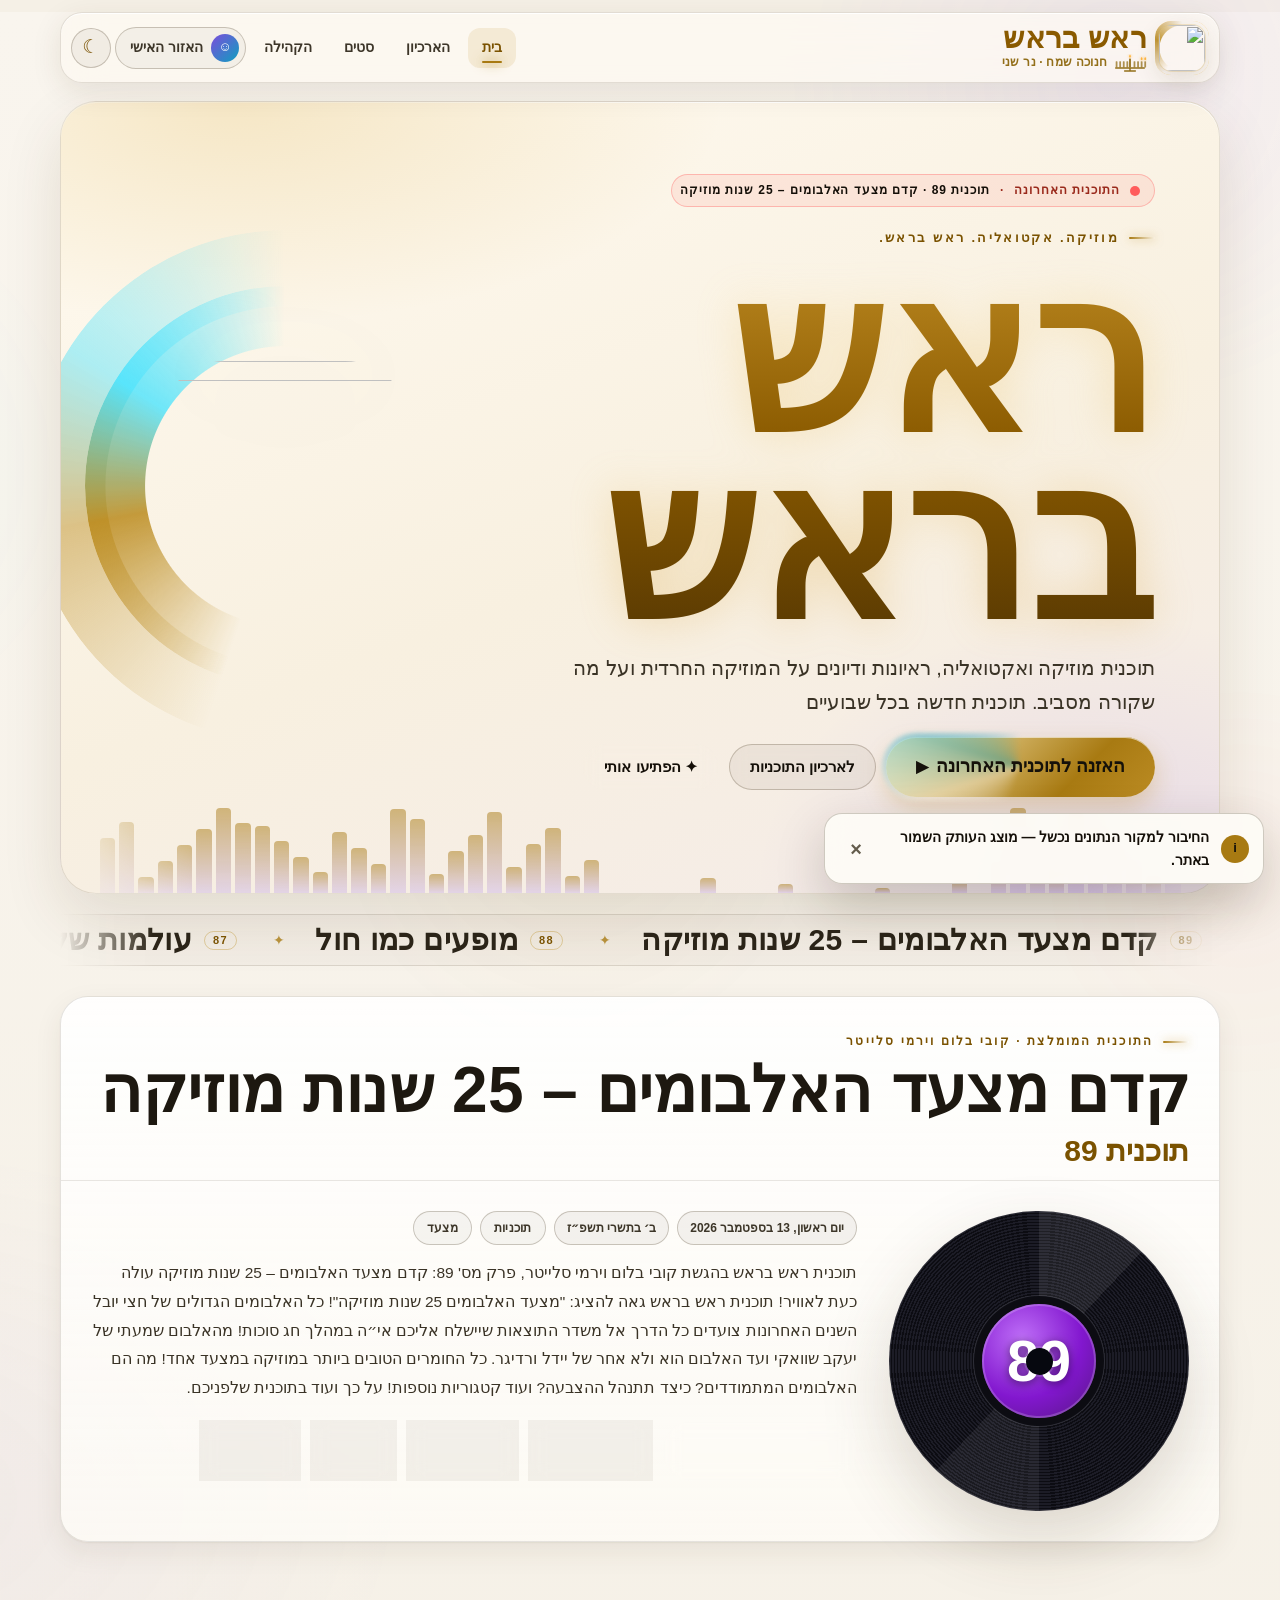
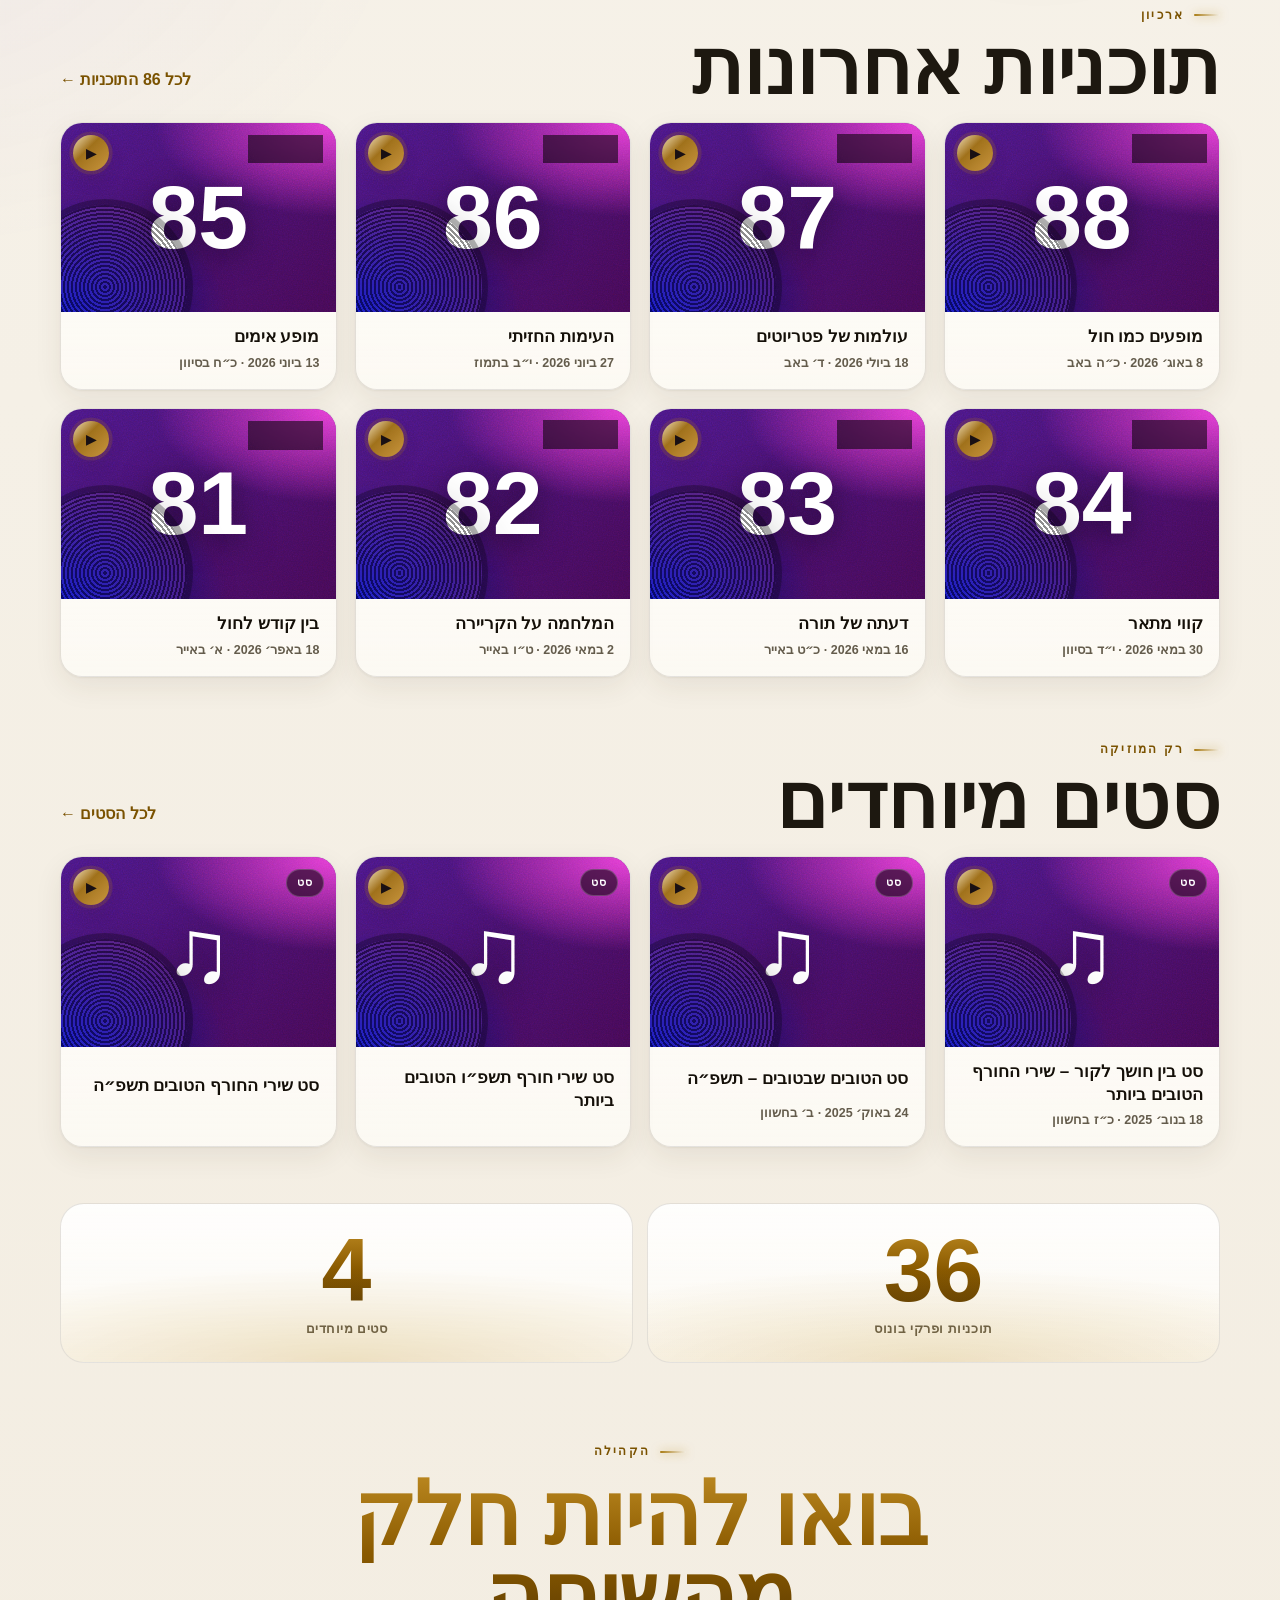
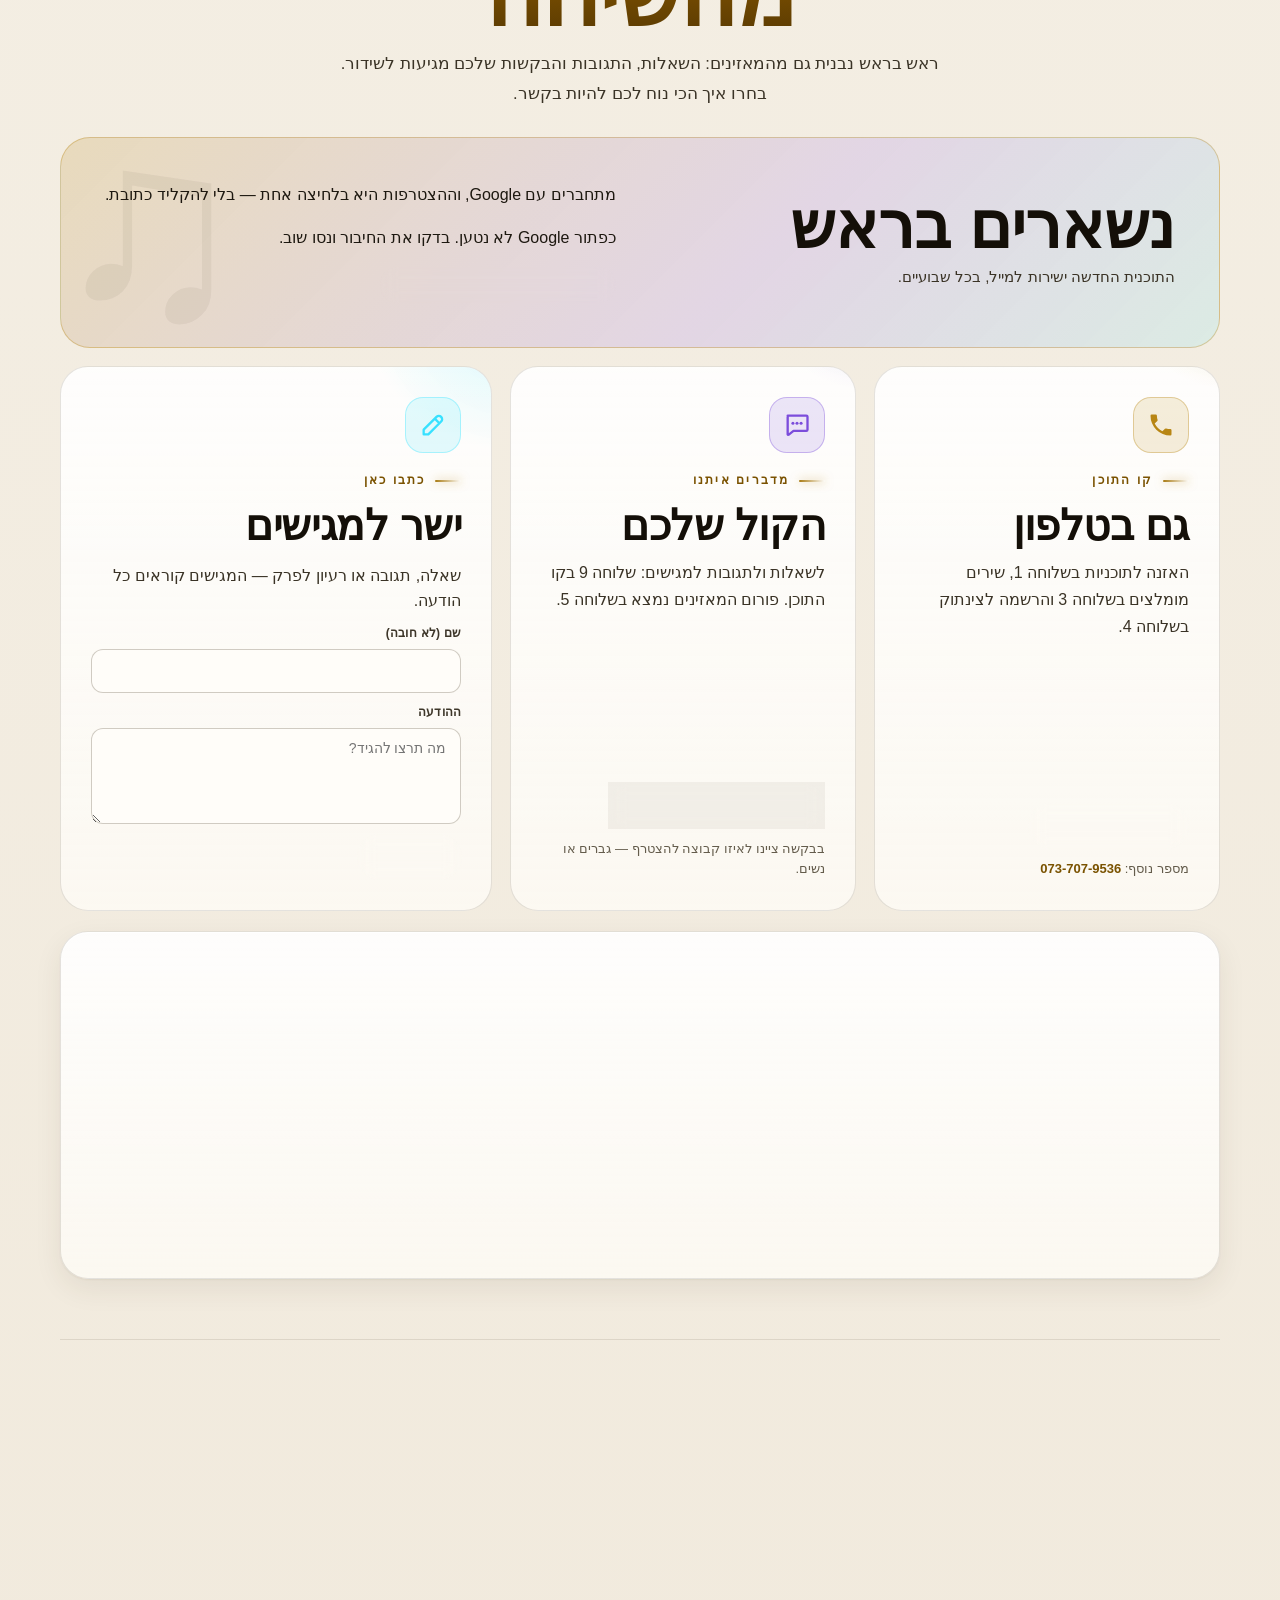
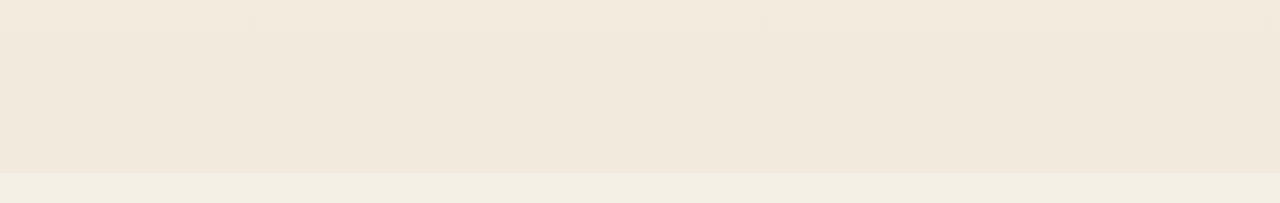
==== index.html @ 5e5c18af "Improve homepage search metadata" ====
<!doctype html>
<html lang="he" dir="rtl">
<head>
  <meta charset="utf-8">
  <meta name="viewport" content="width=device-width, initial-scale=1, viewport-fit=cover">
  <meta name="google-site-verification" content="rrPLo1RTYZDaKfsz_mU2lzwqFz5Nbcm3mrhCY-wW2sg">
  <meta http-equiv="Content-Security-Policy" content="default-src 'self'; script-src 'self' https://accounts.google.com/gsi/client; style-src 'self' 'unsafe-inline' https://fonts.googleapis.com https://accounts.google.com/gsi/style; font-src 'self' https://fonts.gstatic.com; img-src 'self' data: blob: https:; media-src 'self' blob: https:; connect-src 'self' https://rosh-berosh.smwlyqswkwt232.workers.dev https://accounts.google.com https://fonts.googleapis.com https://fonts.gstatic.com; frame-src https://accounts.google.com; worker-src 'self'; base-uri 'self'; form-action 'self'; object-src 'none'">
  <title>ראש בראש — תוכנית מוזיקה ואקטואליה</title>
  <meta name="description" content="ראש בראש היא תוכנית מוזיקה ואקטואליה עם ראיונות, דיונים על המוזיקה החרדית, שיחות עם מאזינים והקלטות מהארכיון. האזינו לתוכנית האחרונה ולפרקים.">
  <meta name="theme-color" content="#06080f">
  <meta property="og:title" content="ראש בראש — תוכנית מוזיקה ואקטואליה">
  <meta property="og:description" content="תוכנית מוזיקה ואקטואליה עם ראיונות, דיונים על המוזיקה החרדית והקלטות מהארכיון.">
  <meta property="og:type" content="website">
  <meta property="og:image" content="https://shmuel-lamed.github.io/rosh-berosh-2/assets/img/og-default.png">
  <meta property="og:image:width" content="1200">
  <meta property="og:image:height" content="630">
  <meta property="og:image:alt" content="ראש בראש — מוזיקה. אקטואליה. ראש בראש.">
  <meta property="og:locale" content="he_IL">
  <meta name="twitter:card" content="summary_large_image">
  <meta name="twitter:image" content="https://shmuel-lamed.github.io/rosh-berosh-2/assets/img/og-default.png">
  <link rel="icon" href="assets/img/medallion.svg" type="image/svg+xml">
  <link rel="icon" href="assets/img/icon-192.png" type="image/png" sizes="192x192">
  <link rel="apple-touch-icon" href="assets/img/apple-touch-icon.png">
  <link rel="manifest" href="manifest.webmanifest">
  <script src="assets/js/theme.js"></script>
  <script src="assets/js/app-update.js" defer></script>
  <link rel="preconnect" href="https://fonts.googleapis.com">
  <link rel="preconnect" href="https://fonts.gstatic.com" crossorigin>
  <link rel="preconnect" href="https://rosh-berosh.smwlyqswkwt232.workers.dev" crossorigin>
  <link rel="stylesheet" href="https://fonts.googleapis.com/css2?family=Heebo:wght@400;600;700;800;900&family=Karantina:wght@400;700&display=swap">
  <link rel="stylesheet" href="assets/css/rosh.css">
  <link rel="stylesheet" href="assets/css/features.css">
  <link rel="stylesheet" href="assets/css/polls.css">
  <!-- defer: הסקריפטים יורדים במקביל כבר מראש הדף, ורצים לפי הסדר אחרי שהדף נבנה -->
  <script src="assets/js/ui.js" defer></script>
  <script src="assets/js/store.js" defer></script>
  <script src="assets/js/player.js" defer></script>
  <script src="assets/js/extras.js" defer></script>
  <script src="assets/js/polls.js" defer></script>
  <script src="assets/js/router.js" defer></script>
  <script src="assets/js/home.js" defer></script>
</head>
<body>
  <a class="skip-link" href="#main">דילוג לתוכן</a>
  <div class="shell">
    <div id="site-header"></div>

    <main id="main">
      <section class="hero" aria-labelledby="hero-title" data-anim-zone>
        <div class="hero-copy">
          <a class="hero-live" id="hero-live" href="#featured" hidden><i aria-hidden="true"></i><span data-live-label>התוכנית האחרונה</span> · <b data-live-title></b></a>
          <p class="kicker"><span data-site-tagline>מוזיקה. אקטואליה. ראש בראש.</span></p>
          <h1 class="parade-title" id="hero-title">
            <span class="hero-line1 hero-title" data-text="ראש בראש" data-site-name>ראש בראש</span>
          </h1>
          <p class="lead" data-site-description>תוכנית מוזיקה ואקטואליה, ראיונות ודיונים על המוזיקה החרדית ועל מה שקורה מסביב. תוכנית חדשה בכל שבועיים</p>
          <div class="actions hero-actions">
            <button type="button" class="btn xl primary" data-play-latest>האזנה לתוכנית האחרונה <span>▶</span></button>
            <a class="btn" href="archive.html">לארכיון התוכניות</a>
            <button type="button" class="btn ghost" data-random title="תוכנית אקראית (R)">✦ הפתיעו אותי</button>
          </div>
        </div>
        <div class="hero-visual" aria-hidden="true">
          <span class="hero-orbit two"></span>
          <span class="hero-orbit"></span>
          <img class="hero-logo" src="assets/img/medallion.svg" alt="" width="250" height="250">
        </div>
        <div class="hero-eq" id="hero-eq" aria-hidden="true"></div>
      </section>

      <div class="ticker" id="ticker" aria-hidden="true" data-anim-zone></div>

      <section id="featured" aria-live="polite" data-reveal><div class="skel-featured" aria-hidden="true"><div class="skel-block"></div><div class="skel-lines"><div class="skel-line short"></div><div class="skel-line big"></div><div class="skel-line"></div><div class="skel-line"></div><div class="skel-line short"></div></div></div></section>
      <section id="whats-new" class="whats-new" aria-label="עדכונים חדשים" hidden></section>
      <section id="resume"></section>
      <section id="home-polls" class="polls-zone" aria-label="סקר" hidden></section>
      <section id="recent" class="grid-section"><div class="skel-grid" aria-hidden="true"><div class="skel-tile"><div class="skel-img"></div><div class="skel-line"></div><div class="skel-line short"></div></div><div class="skel-tile"><div class="skel-img"></div><div class="skel-line"></div><div class="skel-line short"></div></div><div class="skel-tile"><div class="skel-img"></div><div class="skel-line"></div><div class="skel-line short"></div></div><div class="skel-tile"><div class="skel-img"></div><div class="skel-line"></div><div class="skel-line short"></div></div></div></section>
      <section id="sets" class="grid-section"></section>
      <section id="stats"></section>
      <section id="follow"></section>
      <section id="about" class="card about-section" data-reveal><div class="card-body"><p class="kicker">מאחורי המיקרופון</p><h2>שתי דעות. שיחה אחת.</h2><p>ראש בראש היא תוכנית מוזיקה ואקטואליה בהגשת קובי בלום וירמי סלייטר. ראיונות עם אמנים, דיונים על המוזיקה החרדית, שיחות עם מאזינים ופרקים מיוחדים.</p><p>בארכיון תמצאו את תקופות ההגשה של שלמה גולדברג, מיכאל לוי וקובי בלום, את גרסת השלישייה ואת ההקלטות המשוחזרות מקו המכלול.</p><a class="btn" href="archive.html">לגלות את הארכיון</a></div></section>
    </main>

    <div id="site-footer"></div>
  </div>
</body>
</html>
---- assets/css/rosh.css ----
/* ראש בראש — מערכת העיצוב "אולפן לילה".
   רקע חצות עם זוהר נע, זהב חם, טיפוגרפיה ענקית (Karantina) וגוף ברור (Heebo),
   זכוכית כהה לכרטיסים, תקליט מסתובב בנגן, אקולייזר חי, ותנועה שמכבדת
   prefers-reduced-motion. תמה כהה (ברירת המחדל) ותמה בהירה — כל הצבעים שתלויים בתמה הם טוקנים. */

@property --a { syntax: '<angle>'; inherits: false; initial-value: 0deg; }

:root {
  --bg: #06080f;
  --bg-2: #0b1020;
  --panel: rgba(255, 255, 255, .045);
  --panel-2: rgba(255, 255, 255, .075);
  --panel2: rgba(255, 255, 255, .075);
  --panel-solid: #121729;
  --text: #f4f1e8;
  --muted: #a7a3b4;
  --ink-soft: #d9d4c6;
  --gold: #f0c65a;
  --gold-2: #e6c67d;
  --gold-ink: #ffd978;
  --gold-deep: #b8892a;
  --gold-hover: #ffe08a;
  --gold-selected: rgba(240, 198, 90, .12);
  --gold-tint: rgba(240, 198, 90, .16);
  --violet: #8b5cf6;
  --cyan: #38e1ff;
  --pink: #ff5c8a;
  --navy: #1b2a5a;
  --teal: #38e1ff;
  --teal-ink: #9df0ff;
  --teal-bg: rgba(56, 225, 255, .12);
  --teal-border: rgba(56, 225, 255, .35);
  --border: rgba(255, 255, 255, .09);
  --border-soft: rgba(255, 255, 255, .07);
  --border-strong: rgba(255, 255, 255, .18);
  --divider: rgba(255, 255, 255, .08);
  --success: #5ee6b8;
  --success-bg: rgba(94, 230, 184, .12);
  --success-border: rgba(94, 230, 184, .4);
  --error: #ff8f7a;
  --error-bg: rgba(255, 92, 92, .12);
  --error-border: rgba(255, 120, 100, .45);
  --error-solid: #ff6b5c;
  --progress: var(--gold);
  --progress-bg: rgba(255, 255, 255, .1);
  --focus: #38e1ff;

  /* טוקנים שתלויים בתמה (הערכים כאן: כהה; הבהירה למטה) */
  --gold-rgb: 240 198 90;
  --violet-rgb: 139 92 246;
  --fg-rgb: 255 255 255;            /* שכבות־על שקופות: ריחוף, משטחים, קווים */
  --hue-l: 78%;                     /* בהירות לטקסט בגוון של תוכנית/עונה: hsl(var(--h) 90% var(--hue-l)) */
  --hue-bg-l: 40%;                  /* בהירות לרקע בגוון של תוכנית (עיגול המספר בשורות) */
  --hue-tint: .5;                   /* עוצמת הגוון של התוכנית ברקע רצועת הפתיחה בדף התוכנית */
  --text-strong: #fff;
  --text-2: #d5d2e0;
  --banner-ink: #f6efd9;
  --ticker-ink: #e9e6f2;
  --live-ink: #ffd3cc;
  --violet-ink: #d9c9ff;
  --mark-bg: rgba(240, 198, 90, .35);
  --mark-ink: #fff7dc;
  --tip-bg: #fff;
  --tip-ink: #15110a;
  --field-bg: rgba(0, 0, 0, .3);
  --field-bg-focus: rgba(0, 0, 0, .4);
  --kbd-bg: rgba(0, 0, 0, .3);
  --glass: rgba(8, 11, 22, .62);
  --glass-2: rgba(9, 12, 24, .8);
  --glass-3: rgba(14, 18, 34, .92);
  --glass-solid: #0c1020;
  --glass-border: rgba(255, 255, 255, .14);
  --inset-hi: rgba(255, 255, 255, .06);
  --card-bg: linear-gradient(180deg, rgba(255, 255, 255, .06), rgba(255, 255, 255, .025));
  --backdrop: rgba(3, 4, 10, .7);
  --sh-1: rgba(0, 0, 0, .35);
  --sh-2: rgba(0, 0, 0, .5);
  --sh-3: rgba(0, 0, 0, .65);
  --body-bg: radial-gradient(1200px 700px at 90% -10%, rgba(139, 92, 246, .16), transparent 60%),
             radial-gradient(900px 600px at -10% 30%, rgba(56, 225, 255, .08), transparent 60%),
             linear-gradient(180deg, #080b17 0%, #06080f 40%, #05060c 100%);
  --hero-bg: linear-gradient(160deg, rgba(20, 27, 58, .85), rgba(8, 11, 22, .9) 55%, rgba(30, 14, 40, .8));
  --hero-glow: radial-gradient(700px 320px at 15% 0%, rgba(240, 198, 90, .18), transparent 70%), radial-gradient(500px 400px at 90% 100%, rgba(139, 92, 246, .28), transparent 70%);
  --profile-glow: radial-gradient(600px 260px at 10% 0%, rgba(240, 198, 90, .16), transparent 70%), radial-gradient(500px 300px at 95% 100%, rgba(139, 92, 246, .22), transparent 70%);
  --title-grad: linear-gradient(180deg, #fff8e2 0%, #e6c67d 42%, #a8771c 100%);
  --title-glow: linear-gradient(180deg, #fff2c4, #c9962c);
  --title-glow-opacity: .55;
  --aurora-opacity: .75;
  --aurora-blend: screen;
  --grain-opacity: .07;
  --grain-blend: soft-light;
  --spot-opacity: .55;
  --spot-blend: screen;
  --cta-ring-opacity: .8;
  --theme-glyph: "\2600\FE0E";      /* בכהה מוצגת שמש: לחיצה עוברת לבהיר */

  --radius-10: 12px;
  --radius-13: 14px;
  --radius-14: 16px;
  --radius-17: 20px;
  --radius-25: 28px;
  --radius-pill: 999px;

  --shadow-card: 0 10px 30px rgba(0, 0, 0, .35);
  --shadow-card-hover: 0 24px 60px rgba(0, 0, 0, .5), 0 0 0 1px rgba(240, 198, 90, .35), 0 0 40px rgba(240, 198, 90, .18);
  --shadow-panel: 0 30px 80px rgba(0, 0, 0, .55);
  --shadow-dialog: 0 40px 120px rgba(0, 0, 0, .7);
  --shadow-header: 0 10px 40px rgba(0, 0, 0, .35);
  --shadow-button: 0 12px 30px rgba(240, 198, 90, .32);
  --shadow-notice: 0 24px 60px rgba(0, 0, 0, .6);
  --ring-selected: 0 0 0 3px rgba(240, 198, 90, .22);

  --space-10: 10px;
  --space-14: 14px;
  --space-16: 16px;

  --sans: "Heebo", "Segoe UI", Arial, sans-serif;
  --display: "Karantina", "Heebo", Impact, sans-serif;
  --serif: Georgia, "Times New Roman", serif;
  --mono: ui-monospace, Menlo, Consolas, monospace;

  --ease: cubic-bezier(.2, .8, .2, 1);
  --dock-height: 0px;
  color-scheme: dark;
}

/* ---------- תמה בהירה: "אולפן בוקר" — נייר חם, דיו עמוק, זהב כהה שעומד ב־AA ----------
   נבחרת עם data-theme="light" על <html>; בלי המאפיין — לפי prefers-color-scheme.
   שני הבלוקים זהים: לעדכן יחד. */
@media (prefers-color-scheme: light) {
  :root:not([data-theme="dark"]) {
    color-scheme: light;
    --bg: #f5f0e6;
    --bg-2: #ece4d3;
    --panel: rgba(255, 255, 255, .6);
    --panel-2: rgba(255, 255, 255, .82);
    --panel2: rgba(255, 255, 255, .82);
    --panel-solid: #fffcf6;
    --text: #1d1810;
    --text-strong: #140f08;
    --text-2: #3a3326;
    --muted: #645c4c;
    --ink-soft: #3d3629;
    --gold: #a87a12;
    --gold-2: #8a5a00;
    --gold-ink: #7a5200;
    --gold-deep: #7a5410;
    --gold-hover: #c8961f;
    --gold-rgb: 184 134 20;
    --gold-selected: rgba(184, 134, 20, .12);
    --gold-tint: rgba(184, 134, 20, .16);
    --violet: #7c4ddb;
    --violet-rgb: 124 77 219;
    --cyan: #0e9fbf;
    --pink: #d63d6c;
    --teal: #0e9fbf;
    --teal-ink: #0b6479;
    --teal-bg: rgba(14, 159, 191, .1);
    --teal-border: rgba(14, 120, 150, .4);
    --fg-rgb: 40 30 14;
    --hue-l: 38%;
    --hue-bg-l: 86%;
    --hue-tint: .6;
    --border: rgba(60, 44, 18, .13);
    --border-soft: rgba(60, 44, 18, .09);
    --border-strong: rgba(60, 44, 18, .24);
    --divider: rgba(60, 44, 18, .11);
    --success: #0f6e52;
    --success-bg: rgba(15, 140, 100, .1);
    --success-border: rgba(15, 110, 82, .42);
    --error: #b3261e;
    --error-bg: rgba(200, 50, 40, .08);
    --error-border: rgba(179, 38, 30, .42);
    --error-solid: #c8372a;
    --progress-bg: rgba(40, 30, 14, .12);
    --focus: #0a6d8f;
    --banner-ink: #3a2c0c;
    --ticker-ink: #2b2418;
    --live-ink: #9a2a1c;
    --violet-ink: #5b3fc4;
    --mark-bg: rgba(200, 150, 31, .3);
    --mark-ink: #1b1407;
    --tip-bg: #1d1810;
    --tip-ink: #fff;
    --field-bg: #fffdf9;
    --field-bg-focus: #fff;
    --kbd-bg: rgba(40, 30, 14, .06);
    --glass: rgba(252, 249, 242, .74);
    --glass-2: rgba(252, 249, 242, .9);
    --glass-3: rgba(253, 251, 246, .96);
    --glass-solid: #fcf9f2;
    --glass-border: rgba(60, 44, 18, .16);
    --inset-hi: rgba(255, 255, 255, .9);
    --card-bg: linear-gradient(180deg, rgba(255, 255, 255, .9), rgba(255, 253, 248, .72));
    --backdrop: rgba(45, 34, 16, .38);
    --sh-1: rgba(70, 50, 20, .1);
    --sh-2: rgba(70, 50, 20, .14);
    --sh-3: rgba(70, 50, 20, .18);
    --shadow-card: 0 1px 2px rgba(70, 50, 20, .06), 0 10px 28px rgba(70, 50, 20, .08);
    --shadow-card-hover: 0 22px 50px rgba(70, 50, 20, .16), 0 0 0 1px rgba(184, 134, 20, .45), 0 0 36px rgba(200, 150, 31, .16);
    --shadow-panel: 0 24px 60px rgba(70, 50, 20, .12);
    --shadow-dialog: 0 40px 100px rgba(45, 34, 16, .28);
    --shadow-header: 0 8px 30px rgba(70, 50, 20, .1);
    --shadow-button: 0 10px 24px rgba(184, 134, 20, .28);
    --shadow-notice: 0 20px 50px rgba(45, 34, 16, .2);
    --ring-selected: 0 0 0 3px rgba(184, 134, 20, .24);
    --body-bg: radial-gradient(1200px 700px at 90% -10%, rgba(214, 165, 50, .12), transparent 60%),
               radial-gradient(900px 600px at -10% 30%, rgba(124, 77, 219, .05), transparent 60%),
               linear-gradient(180deg, #f9f5ee 0%, #f5f0e6 40%, #f1eadd 100%);
    --hero-bg: linear-gradient(160deg, #fffaf0, #f8f0e0 55%, #f4ebe8);
    --hero-glow: radial-gradient(700px 320px at 15% 0%, rgba(214, 165, 50, .22), transparent 70%), radial-gradient(500px 400px at 90% 100%, rgba(124, 77, 219, .12), transparent 70%);
    --profile-glow: radial-gradient(600px 260px at 10% 0%, rgba(214, 165, 50, .18), transparent 70%), radial-gradient(500px 300px at 95% 100%, rgba(124, 77, 219, .1), transparent 70%);
    --title-grad: linear-gradient(180deg, #b9861f 0%, #8a5a00 48%, #5a3a02 100%);
    --title-glow: linear-gradient(180deg, #f3cf7a, #d9a441);
    --title-glow-opacity: .35;
    --aurora-opacity: .2;
    --aurora-blend: normal;
    --grain-opacity: .05;
    --grain-blend: normal;
    --spot-opacity: .45;
    --spot-blend: multiply;
  --cta-ring-opacity: .4;
    --cta-ring-opacity: .4;
    --theme-glyph: "\263E\FE0E";    /* בבהיר מוצג ירח: לחיצה עוברת לכהה */
  }
}
:root[data-theme="light"] {
  color-scheme: light;
  --bg: #f5f0e6;
  --bg-2: #ece4d3;
  --panel: rgba(255, 255, 255, .6);
  --panel-2: rgba(255, 255, 255, .82);
  --panel2: rgba(255, 255, 255, .82);
  --panel-solid: #fffcf6;
  --text: #1d1810;
  --text-strong: #140f08;
  --text-2: #3a3326;
  --muted: #645c4c;
  --ink-soft: #3d3629;
  --gold: #a87a12;
  --gold-2: #8a5a00;
  --gold-ink: #7a5200;
  --gold-deep: #7a5410;
  --gold-hover: #c8961f;
  --gold-rgb: 184 134 20;
  --gold-selected: rgba(184, 134, 20, .12);
  --gold-tint: rgba(184, 134, 20, .16);
  --violet: #7c4ddb;
  --violet-rgb: 124 77 219;
  --cyan: #0e9fbf;
  --pink: #d63d6c;
  --teal: #0e9fbf;
  --teal-ink: #0b6479;
  --teal-bg: rgba(14, 159, 191, .1);
  --teal-border: rgba(14, 120, 150, .4);
  --fg-rgb: 40 30 14;
  --hue-l: 38%;
  --hue-bg-l: 86%;
  --hue-tint: .6;
  --border: rgba(60, 44, 18, .13);
  --border-soft: rgba(60, 44, 18, .09);
  --border-strong: rgba(60, 44, 18, .24);
  --divider: rgba(60, 44, 18, .11);
  --success: #0f6e52;
  --success-bg: rgba(15, 140, 100, .1);
  --success-border: rgba(15, 110, 82, .42);
  --error: #b3261e;
  --error-bg: rgba(200, 50, 40, .08);
  --error-border: rgba(179, 38, 30, .42);
  --error-solid: #c8372a;
  --progress-bg: rgba(40, 30, 14, .12);
  --focus: #0a6d8f;
  --banner-ink: #3a2c0c;
  --ticker-ink: #2b2418;
  --live-ink: #9a2a1c;
  --violet-ink: #5b3fc4;
  --mark-bg: rgba(200, 150, 31, .3);
  --mark-ink: #1b1407;
  --tip-bg: #1d1810;
  --tip-ink: #fff;
  --field-bg: #fffdf9;
  --field-bg-focus: #fff;
  --kbd-bg: rgba(40, 30, 14, .06);
  --glass: rgba(252, 249, 242, .74);
  --glass-2: rgba(252, 249, 242, .9);
  --glass-3: rgba(253, 251, 246, .96);
  --glass-solid: #fcf9f2;
  --glass-border: rgba(60, 44, 18, .16);
  --inset-hi: rgba(255, 255, 255, .9);
  --card-bg: linear-gradient(180deg, rgba(255, 255, 255, .9), rgba(255, 253, 248, .72));
  --backdrop: rgba(45, 34, 16, .38);
  --sh-1: rgba(70, 50, 20, .1);
  --sh-2: rgba(70, 50, 20, .14);
  --sh-3: rgba(70, 50, 20, .18);
  --shadow-card: 0 1px 2px rgba(70, 50, 20, .06), 0 10px 28px rgba(70, 50, 20, .08);
  --shadow-card-hover: 0 22px 50px rgba(70, 50, 20, .16), 0 0 0 1px rgba(184, 134, 20, .45), 0 0 36px rgba(200, 150, 31, .16);
  --shadow-panel: 0 24px 60px rgba(70, 50, 20, .12);
  --shadow-dialog: 0 40px 100px rgba(45, 34, 16, .28);
  --shadow-header: 0 8px 30px rgba(70, 50, 20, .1);
  --shadow-button: 0 10px 24px rgba(184, 134, 20, .28);
  --shadow-notice: 0 20px 50px rgba(45, 34, 16, .2);
  --ring-selected: 0 0 0 3px rgba(184, 134, 20, .24);
  --body-bg: radial-gradient(1200px 700px at 90% -10%, rgba(214, 165, 50, .12), transparent 60%),
             radial-gradient(900px 600px at -10% 30%, rgba(124, 77, 219, .05), transparent 60%),
             linear-gradient(180deg, #f9f5ee 0%, #f5f0e6 40%, #f1eadd 100%);
  --hero-bg: linear-gradient(160deg, #fffaf0, #f8f0e0 55%, #f4ebe8);
  --hero-glow: radial-gradient(700px 320px at 15% 0%, rgba(214, 165, 50, .22), transparent 70%), radial-gradient(500px 400px at 90% 100%, rgba(124, 77, 219, .12), transparent 70%);
  --profile-glow: radial-gradient(600px 260px at 10% 0%, rgba(214, 165, 50, .18), transparent 70%), radial-gradient(500px 300px at 95% 100%, rgba(124, 77, 219, .1), transparent 70%);
  --title-grad: linear-gradient(180deg, #b9861f 0%, #8a5a00 48%, #5a3a02 100%);
  --title-glow: linear-gradient(180deg, #f3cf7a, #d9a441);
  --title-glow-opacity: .35;
  --aurora-opacity: .2;
  --aurora-blend: normal;
  --grain-opacity: .05;
  --grain-blend: normal;
  --spot-opacity: .45;
  --spot-blend: multiply;
  --theme-glyph: "\263E\FE0E";    /* בבהיר מוצג ירח: לחיצה עוברת לכהה */
}

*, *::before, *::after { box-sizing: border-box; }

html {
  background: var(--bg);
  -webkit-text-size-adjust: 100%;
  scroll-behavior: smooth;
  scroll-padding-top: 96px;
}

body {
  margin: 0;
  min-height: 100vh;
  padding-bottom: var(--dock-height);
  background: var(--body-bg);
  color: var(--text);
  font: 16px/1.6 var(--sans);
  font-weight: 400;
  overflow-x: hidden;
  isolation: isolate;
}

::selection { background: rgb(var(--gold-rgb) / .85); color: #12100a; }

a { color: inherit; text-decoration: none; }
img { max-width: 100%; display: block; }
button { cursor: pointer; }
button, input, select, textarea { font: inherit; color: inherit; }
h1, h2, h3, h4 { margin: 0; font-weight: 900; line-height: 1.15; letter-spacing: -.01em; }
h1 { font-size: clamp(34px, 4.6vw, 56px); }
h2 { font-size: clamp(26px, 3.2vw, 38px); }
h3 { font-size: 20px; }
p { margin: 0 0 12px; }
mark { background: var(--mark-bg); color: var(--mark-ink); border-radius: 4px; padding: 0 2px; }
[hidden] { display: none !important; }
:focus-visible { outline: 2px solid var(--focus); outline-offset: 3px; border-radius: 6px; }

.visually-hidden {
  position: absolute !important; width: 1px; height: 1px; margin: -1px; padding: 0; overflow: hidden;
  clip: rect(0 0 0 0); white-space: nowrap; border: 0;
}
.skip-link {
  position: absolute; top: -60px; inset-inline-start: 16px; z-index: 100;
  padding: 10px 16px; border-radius: 10px; background: var(--gold); color: #12100a; font-weight: 900;
}
.skip-link:focus { top: 12px; }

/* ---------- שכבות רקע: זוהר צפוני נע + גרעיניות ---------- */

.aurora { position: fixed; inset: -20%; z-index: -2; pointer-events: none; overflow: hidden; }
.aurora i {
  position: absolute; display: block; border-radius: 50%; will-change: transform; opacity: var(--aurora-opacity);
  mix-blend-mode: var(--aurora-blend); filter: saturate(1.2);
}
.aurora i:nth-child(1) { width: 60vmax; height: 60vmax; left: 55%; top: -10%; background: radial-gradient(circle at 50% 50%, rgba(139, 92, 246, .35), rgba(139, 92, 246, 0) 62%); animation: drift1 28s ease-in-out infinite alternate; }
.aurora i:nth-child(2) { width: 52vmax; height: 52vmax; left: -15%; top: 25%; background: radial-gradient(circle at 50% 50%, rgba(56, 225, 255, .22), rgba(56, 225, 255, 0) 62%); animation: drift2 34s ease-in-out infinite alternate; }
.aurora i:nth-child(3) { width: 46vmax; height: 46vmax; left: 30%; top: 55%; background: radial-gradient(circle at 50% 50%, rgb(var(--gold-rgb) / .2), rgb(var(--gold-rgb) / 0) 62%); animation: drift3 40s ease-in-out infinite alternate; }
.aurora i:nth-child(4) { width: 38vmax; height: 38vmax; left: 70%; top: 65%; background: radial-gradient(circle at 50% 50%, rgba(255, 92, 138, .16), rgba(255, 92, 138, 0) 62%); animation: drift1 46s ease-in-out infinite alternate-reverse; }
@keyframes drift1 { from { transform: translate3d(0, 0, 0) scale(1); } to { transform: translate3d(-12vw, 14vh, 0) scale(1.18); } }
@keyframes drift2 { from { transform: translate3d(0, 0, 0) scale(1.1); } to { transform: translate3d(16vw, -10vh, 0) scale(.9); } }
@keyframes drift3 { from { transform: translate3d(0, 0, 0) scale(.95); } to { transform: translate3d(-10vw, -16vh, 0) scale(1.2); } }

.grain {
  position: fixed; inset: 0; z-index: -1; pointer-events: none; opacity: var(--grain-opacity); mix-blend-mode: var(--grain-blend);
  background-image: url("data:image/svg+xml;utf8,<svg xmlns='http://www.w3.org/2000/svg' width='220' height='220'><filter id='n'><feTurbulence type='fractalNoise' baseFrequency='.9' numOctaves='2' stitchTiles='stitch'/><feColorMatrix values='0 0 0 0 1 0 0 0 0 1 0 0 0 0 1 0 0 0 .6 0'/></filter><rect width='100%' height='100%' filter='url(%23n)'/></svg>");
  background-size: 220px 220px;
}

.spot {
  position: fixed; inset: 0; z-index: 0; pointer-events: none; mix-blend-mode: var(--spot-blend); opacity: var(--spot-opacity);
  background: radial-gradient(420px circle at var(--mx, -999px) var(--my, -999px), rgb(var(--gold-rgb) / .14), rgba(139, 92, 246, .06) 40%, transparent 70%);
  transition: opacity .4s;
}

/* ---------- מעטפת ---------- */

.shell { width: min(1240px, 100%); margin: 0 auto; padding: 0 clamp(16px, 4vw, 40px); position: relative; z-index: 1; }
main { display: block; min-height: 50vh; }
section[id] { scroll-margin-top: 110px; }

/* ---------- כותרת האתר ---------- */

/* עד שהסקריפט מצייר את הכותרת — אותו מקום בדיוק, כדי שהדף לא יקפוץ למטה כשהיא מופיעה */
#site-header:empty { height: 71px; margin: 12px 0 10px; }
/* אנימציות של אזור שיצא מהמסך נעצרות (ui.js → pauseOffscreen) */
.offscreen, .offscreen * { animation-play-state: paused !important; }

.site-header {
  position: sticky; top: 12px; z-index: 40;
  display: flex; align-items: center; justify-content: space-between; gap: 14px;
  margin: 12px 0 10px; padding: 10px 14px 10px 10px;
  border: 1px solid var(--border); border-radius: 22px;
  background: var(--glass);
  -webkit-backdrop-filter: blur(20px) saturate(1.4); backdrop-filter: blur(20px) saturate(1.4);
  box-shadow: var(--shadow-header), inset 0 1px 0 var(--inset-hi);
  transition: padding .35s var(--ease), border-color .35s, background .35s;
}
body.scrolled .site-header { padding: 6px 12px 6px 8px; border-color: var(--border-strong); background: var(--glass-2); }
.brand { display: flex; align-items: center; gap: 12px; position: relative; padding-inline-end: 6px; }
.brand .logo-ring {
  position: absolute; inset-inline-start: -4px; top: 50%; width: 54px; height: 54px; margin-top: -27px; border-radius: 16px;
  background: conic-gradient(from var(--a), transparent 0 60%, rgb(var(--gold-rgb) / .95) 80%, transparent 100%);
  animation: spin-a 5s linear infinite; opacity: .9; z-index: 0;
  -webkit-mask: radial-gradient(circle, transparent 0, transparent 22px, #000 23px); mask: radial-gradient(circle, transparent 0, transparent 22px, #000 23px);
}
.brand .logo-mark { position: relative; z-index: 1; width: 46px; height: 46px; border-radius: 13px; box-shadow: 0 8px 24px var(--sh-2), 0 0 0 1px rgba(230, 198, 125, .35); transition: transform .5s var(--ease); }
.brand:hover .logo-mark { transform: rotate(-8deg) scale(1.06); }
.brand strong { display: block; font-family: var(--display); font-weight: 700; font-size: 30px; line-height: 1; letter-spacing: .01em; color: var(--gold-2); }
.brand small { display: block; font-size: 11px; font-weight: 700; color: var(--muted); letter-spacing: .12em; }
.site-nav { display: flex; align-items: center; gap: 4px; flex-wrap: wrap; }
.site-nav a, .site-nav button {
  display: inline-flex; align-items: center; min-height: 40px; padding: 6px 14px; border-radius: 12px;
  background: transparent; border: 0; color: var(--ink-soft); font-size: 14px; font-weight: 700; position: relative;
  transition: color .2s, background .2s;
}
.site-nav a:hover { color: var(--text-strong); background: rgb(var(--fg-rgb) / .07); }
.site-nav a[aria-current="page"] { color: var(--gold-ink); background: var(--gold-selected); }
.site-nav a[aria-current="page"]::after { content: ""; position: absolute; inset-inline: 14px; bottom: 5px; height: 2px; border-radius: 2px; background: var(--gold); box-shadow: 0 0 12px var(--gold); }
.site-nav .admin-link { color: var(--muted); font-size: 12px; opacity: .8; }

/* ---------- טקסט תצוגה ---------- */

.kicker {
  display: inline-flex; align-items: center; gap: 10px; margin: 0 0 8px;
  font-size: 12px; font-weight: 800; letter-spacing: .18em; text-transform: uppercase; color: var(--gold-ink);
}
.kicker::before { content: ""; width: 26px; height: 2px; border-radius: 2px; background: linear-gradient(90deg, var(--gold), transparent); box-shadow: 0 0 10px rgb(var(--gold-rgb) / .6); }
.display { font-family: var(--display); font-weight: 700; letter-spacing: .005em; line-height: .92; }
.grad-text { background: var(--title-grad); -webkit-background-clip: text; background-clip: text; color: transparent; -webkit-text-fill-color: transparent; }

/* ---------- גיבור ---------- */

.hero {
  position: relative; margin: 18px 0 30px; padding: clamp(28px, 6vw, 72px) clamp(20px, 5vw, 64px) clamp(60px, 8vw, 96px);
  border: 1px solid var(--border); border-radius: 36px; overflow: hidden;
  background: var(--hero-bg);
  box-shadow: var(--shadow-panel), inset 0 1px 0 var(--inset-hi);
  display: grid; grid-template-columns: minmax(0, 1.35fr) minmax(220px, .65fr); gap: clamp(16px, 4vw, 48px); align-items: center;
}
.hero::before {
  content: ""; position: absolute; inset: -1px; pointer-events: none;
  background: var(--hero-glow);
}
.hero-copy { position: relative; z-index: 2; min-width: 0; }
.hero .kicker { font-size: 13px; }
.hero .kicker span { padding: 0; }
.parade-title { margin: 6px 0 4px; }
.hero-title, .parade-title .hero-line1 {
  display: block; position: relative; font-family: var(--display); font-weight: 700; line-height: .86; letter-spacing: .005em;
  font-size: clamp(88px, 17vw, 236px);
  background: var(--title-grad);
  -webkit-background-clip: text; background-clip: text; color: transparent; -webkit-text-fill-color: transparent;
  padding: 0; text-shadow: none;
}
.hero-title::after {
  content: attr(data-text); position: absolute; inset: 0; z-index: -1; pointer-events: none;
  background: var(--title-glow); -webkit-background-clip: text; background-clip: text; color: transparent; -webkit-text-fill-color: transparent;
  filter: blur(22px); opacity: var(--title-glow-opacity);
}
.hero .lead { color: var(--text-2); margin: 14px 0 0; max-width: 620px; font-size: clamp(16px, 1.6vw, 20px); line-height: 1.7; }
.hero-actions { margin-top: 26px; display: flex; flex-wrap: wrap; gap: 12px; align-items: center; }
.hero-live {
  display: inline-flex; align-items: center; gap: 10px; margin: 0 0 14px; padding: 6px 14px 6px 8px; max-width: 100%;
  white-space: nowrap; overflow: hidden; text-overflow: ellipsis;
  border: 1px solid rgba(255, 92, 92, .35); border-radius: 999px; background: rgba(255, 92, 92, .1);
  color: var(--live-ink); font-size: 12px; font-weight: 800; letter-spacing: .08em;
}
.hero-live i { width: 10px; height: 10px; border-radius: 50%; background: #ff5c5c; box-shadow: 0 0 0 0 rgba(255, 92, 92, .7); animation: pulse-dot 1.6s ease-out infinite; }
.hero-live b { color: var(--text-strong); font-weight: 900; overflow: hidden; text-overflow: ellipsis; }
@keyframes pulse-dot { 0% { box-shadow: 0 0 0 0 rgba(255, 92, 92, .7); } 70% { box-shadow: 0 0 0 12px rgba(255, 92, 92, 0); } 100% { box-shadow: 0 0 0 0 rgba(255, 92, 92, 0); } }

.hero-visual { position: relative; z-index: 1; display: grid; place-items: center; min-height: 260px; }
.hero-logo {
  width: clamp(150px, 20vw, 250px); height: auto; float: none; margin: 0; position: relative; z-index: 2;
  border-radius: 26%; filter: drop-shadow(0 30px 50px var(--sh-3)) drop-shadow(0 0 40px rgba(230, 198, 125, .25));
  animation: float 7s ease-in-out infinite;
}
@keyframes float { 0%, 100% { transform: translateY(0) rotate(-3deg); } 50% { transform: translateY(-16px) rotate(3deg); } }
.hero-orbit {
  position: absolute; width: clamp(240px, 32vw, 400px); aspect-ratio: 1; border-radius: 50%;
  background: conic-gradient(from var(--a), transparent 0 55%, rgb(var(--gold-rgb) / .9) 72%, rgba(56, 225, 255, .8) 84%, transparent 100%);
  -webkit-mask: radial-gradient(circle, transparent 0, transparent calc(50% - 2px), #000 calc(50% - 1px)); mask: radial-gradient(circle, transparent 0, transparent calc(50% - 2px), #000 calc(50% - 1px));
  animation: spin-a 9s linear infinite; opacity: .9; z-index: 1;
}
.hero-orbit.two { width: clamp(300px, 40vw, 520px); animation-duration: 16s; animation-direction: reverse; opacity: .5; }
@keyframes spin-a { to { --a: 360deg; } }

/* אקולייזר חי */
.eq { display: flex; align-items: flex-end; gap: 3px; height: 64px; }
.eq i { flex: 1; min-width: 3px; height: var(--hh, 40%); border-radius: 3px 3px 0 0; background: linear-gradient(180deg, var(--gold) 0%, rgb(var(--gold-rgb) / .25) 100%); transform-origin: bottom; animation: eq var(--p, 1s) ease-in-out var(--d, 0s) infinite alternate; opacity: .65; }
@keyframes eq { from { transform: scaleY(.25); } to { transform: scaleY(1); } }
.hero-eq { position: absolute; inset-inline: 0; bottom: 0; height: 90px; padding: 0 clamp(16px, 3vw, 40px); display: flex; align-items: flex-end; gap: 4px; opacity: .5; -webkit-mask: linear-gradient(90deg, transparent, #000 12%, #000 88%, transparent); mask: linear-gradient(90deg, transparent, #000 12%, #000 88%, transparent); pointer-events: none; z-index: 0; }
.hero-eq i { flex: 1; height: var(--hh, 40%); border-radius: 4px 4px 0 0; background: linear-gradient(180deg, var(--gold), rgba(139, 92, 246, .35)); transform-origin: bottom; animation: eq var(--p, 1s) ease-in-out var(--d, 0s) infinite alternate; }
body.is-playing .hero-eq { opacity: .95; }
body:not(.is-playing) .hero-eq i { animation-duration: calc(var(--p, 1s) * 2.4); }

/* סרט נע */
.ticker {
  position: relative; margin: -10px 0 30px; padding: 10px 0; overflow: hidden; white-space: nowrap;
  border-block: 1px solid var(--border); background: rgb(var(--fg-rgb) / .025);
  -webkit-mask: linear-gradient(90deg, transparent, #000 8%, #000 92%, transparent); mask: linear-gradient(90deg, transparent, #000 8%, #000 92%, transparent);
}
.ticker-track { display: inline-flex; gap: 0; animation: ticker 70s linear infinite; will-change: transform; }
.ticker:hover .ticker-track { animation-play-state: paused; }
.ticker a { display: inline-flex; align-items: center; gap: 12px; padding: 0 18px; font-family: var(--display); font-size: 30px; line-height: 1; color: var(--ticker-ink); letter-spacing: .01em; transition: color .2s; }
.ticker a:hover { color: var(--gold-ink); }
.ticker a b { font-weight: 700; }
.ticker a small { font-family: var(--sans); font-size: 11px; font-weight: 800; letter-spacing: .12em; color: var(--gold-ink); padding: 3px 8px; border: 1px solid rgb(var(--gold-rgb) / .35); border-radius: 999px; }
.ticker a::after { content: "✦"; color: var(--gold); margin-inline-start: 18px; font-size: 14px; opacity: .8; }
@keyframes ticker { from { transform: translateX(0); } to { transform: translateX(50%); } }

/* ---------- כפתורים ---------- */

.btn {
  display: inline-flex; align-items: center; justify-content: center; gap: 8px;
  min-height: 46px; padding: 10px 20px;
  border: 1px solid var(--border-strong); border-radius: 999px;
  background: rgb(var(--fg-rgb) / .05); color: var(--text-strong);
  font-size: 15px; font-weight: 800; line-height: 1.2; white-space: nowrap;
  transition: transform .25s var(--ease), background .2s, border-color .2s, box-shadow .25s, color .2s;
  -webkit-backdrop-filter: blur(8px); backdrop-filter: blur(8px);
}
.btn:hover { background: rgb(var(--fg-rgb) / .1); border-color: rgb(var(--fg-rgb) / .3); transform: translateY(-2px); }
.btn:active { transform: translateY(0) scale(.98); }
.btn[disabled], .btn[aria-disabled="true"] { opacity: .5; pointer-events: none; }
.btn span { font-size: .9em; }
.btn.primary, .btn.gold {
  position: relative; border: 0; color: #15110a;
  background: linear-gradient(135deg, #fff1bd 0%, var(--gold) 35%, #d4a23a 70%, #f5d47a 100%);
  background-size: 200% 200%; box-shadow: var(--shadow-button), inset 0 1px 0 rgba(255, 255, 255, .6);
  animation: sheen 6s ease-in-out infinite;
}
.btn.primary:hover, .btn.gold:hover { box-shadow: 0 16px 40px rgb(var(--gold-rgb) / .45), inset 0 1px 0 rgba(255, 255, 255, .7); transform: translateY(-3px); }
@keyframes sheen { 0%, 100% { background-position: 0% 50%; } 50% { background-position: 100% 50%; } }
.btn.xl { min-height: 60px; padding: 14px 30px; font-size: 18px; }
.btn.xl.primary::before {
  content: ""; position: absolute; inset: -4px; border-radius: inherit; z-index: -1;
  background: conic-gradient(from var(--a), transparent 0 55%, rgba(255, 255, 255, .9) 70%, var(--cyan) 80%, transparent 100%);
  animation: spin-a 3.5s linear infinite; opacity: var(--cta-ring-opacity); filter: blur(2px);
}
.btn.small { min-height: 36px; padding: 6px 14px; font-size: 13px; }
.btn.danger { border-color: var(--error-border); color: var(--error); background: var(--error-bg); }
.btn.ghost { background: transparent; border-color: transparent; }
.btn.ghost:hover { background: rgb(var(--fg-rgb) / .07); }

.icon-btn {
  display: inline-grid; place-items: center; width: 40px; height: 40px; padding: 0;
  border: 1px solid var(--border-strong); border-radius: 50%; background: rgb(var(--fg-rgb) / .05); color: var(--text-strong);
  font-size: 14px; font-weight: 900; line-height: 1;
  transition: transform .2s var(--ease), background .2s, border-color .2s, box-shadow .2s;
}
.icon-btn:hover { background: rgb(var(--fg-rgb) / .12); transform: translateY(-1px); }
.icon-btn.gold { border-color: rgb(var(--gold-rgb) / .5); color: var(--gold-ink); background: var(--gold-selected); }
.icon-btn.solid { border: 0; background: linear-gradient(135deg, #fff1bd, var(--gold) 40%, #d4a23a); color: #15110a; box-shadow: var(--shadow-button); }
.icon-btn.solid:hover { box-shadow: 0 14px 34px rgb(var(--gold-rgb) / .45); }

.chip {
  display: inline-flex; align-items: center; gap: 6px; min-height: 34px; padding: 6px 13px;
  border: 1px solid var(--border-strong); border-radius: 999px; background: rgb(var(--fg-rgb) / .04);
  color: var(--ink-soft); font-size: 12px; font-weight: 800; letter-spacing: .02em;
  transition: background .2s, border-color .2s, color .2s, transform .2s, box-shadow .2s;
}
.chip:hover { background: rgb(var(--fg-rgb) / .1); color: var(--text-strong); transform: translateY(-1px); }
.chip[aria-pressed="true"] { background: var(--gold); border-color: var(--gold); color: #15110a; box-shadow: 0 0 22px rgb(var(--gold-rgb) / .45); }
.chip[data-season][style] { --c: hsl(var(--h) 90% 66%); }
.chip[data-season][style]::before { content: ""; width: 8px; height: 8px; border-radius: 50%; background: var(--c); box-shadow: 0 0 10px var(--c); }
.chip[data-season][style][aria-pressed="true"] { background: hsl(var(--h) 80% 60%); border-color: hsl(var(--h) 80% 60%); box-shadow: 0 0 24px hsl(var(--h) 80% 60% / .55); color: #0b0d14; }
.chip[data-season][style][aria-pressed="true"]::before { background: #0b0d14; box-shadow: none; }

.pill {
  display: inline-flex; align-items: center; gap: 6px; padding: 5px 12px;
  border: 1px solid var(--border-strong); border-radius: 999px; background: rgb(var(--fg-rgb) / .05);
  font-size: 12px; font-weight: 800; color: var(--ink-soft);
}
.pill.teal { border-color: var(--teal-border); background: var(--teal-bg); color: var(--teal-ink); }
.pill.navy { border-color: rgb(var(--violet-rgb) / .5); background: rgb(var(--violet-rgb) / .16); color: var(--violet-ink); }
.pill.gold { border-color: rgb(var(--gold-rgb) / .5); background: var(--gold-selected); color: var(--gold-ink); }

.segmented { display: inline-flex; padding: 3px; border: 1px solid var(--border-strong); border-radius: 999px; background: rgb(var(--fg-rgb) / .04); }
.segmented button { min-height: 30px; padding: 4px 12px; border: 0; border-radius: 999px; background: transparent; color: var(--muted); font-size: 12px; font-weight: 800; transition: background .2s, color .2s; }
.segmented button[aria-pressed="true"] { background: rgb(var(--fg-rgb) / .14); color: var(--text-strong); }

.toggle { min-height: 34px; padding: 5px 14px; border: 1px solid var(--border-strong); border-radius: 999px; background: rgb(var(--fg-rgb) / .04); color: var(--muted); font-size: 12px; font-weight: 800; }
.toggle.on { border-color: var(--success-border); background: var(--success-bg); color: var(--success); }

.actions { display: flex; flex-wrap: wrap; gap: 10px; margin-top: 18px; }

/* ---------- כרטיסים ---------- */

.card {
  position: relative; border: 1px solid var(--border); border-radius: var(--radius-25);
  background: var(--card-bg);
  box-shadow: var(--shadow-card), inset 0 1px 0 var(--inset-hi);
}
.card + .card { margin-top: 18px; }
.card-body { padding: clamp(18px, 3vw, 30px); }
.card-foot { display: flex; flex-wrap: wrap; gap: 10px; justify-content: flex-end; padding: 16px 22px; border-top: 1px solid var(--divider); }
.section-title {
  display: flex; align-items: flex-end; justify-content: space-between; gap: 16px; flex-wrap: wrap;
  padding: clamp(18px, 3vw, 28px) clamp(18px, 3vw, 30px) 14px; border-bottom: 1px solid var(--divider);
}
.section-title h1, .section-title h2 { font-family: var(--display); font-weight: 700; font-size: clamp(40px, 5vw, 64px); line-height: .95; letter-spacing: .005em; }
.section-title > strong { font-family: var(--display); font-size: 30px; color: var(--gold-ink); font-weight: 700; line-height: 1; }
.grid-section { margin: 56px 0; }
.grid-head { display: flex; align-items: flex-end; justify-content: space-between; gap: 16px; flex-wrap: wrap; margin: 0 0 20px; }
.grid-head h2 { font-family: var(--display); font-weight: 700; font-size: clamp(44px, 6vw, 80px); line-height: .9; letter-spacing: .005em; }
.grid-head > a { font-weight: 800; color: var(--gold-ink); padding: 8px 0; border-bottom: 2px solid transparent; transition: border-color .2s; }
.grid-head > a:hover { border-color: var(--gold); }

.desc { color: var(--text-2); line-height: 1.85; white-space: pre-line; font-size: 15.5px; }
.meta { display: flex; flex-wrap: wrap; gap: 8px; margin: 0 0 14px; }

/* ---------- רשת התוכניות ---------- */

.ep-grid { display: grid; grid-template-columns: repeat(auto-fill, minmax(230px, 1fr)); gap: 18px; perspective: 1200px; }
.ep-card {
  position: relative; display: grid; grid-template-rows: auto auto auto; gap: 4px; padding: 0 0 16px;
  border: 1px solid var(--border); border-radius: 22px; overflow: hidden; isolation: isolate;
  background: var(--card-bg);
  box-shadow: var(--shadow-card); transform-style: preserve-3d;
  transition: transform .5s var(--ease), box-shadow .5s var(--ease), border-color .3s;
}
.ep-card:hover, .ep-card:focus-visible { transform: translateY(-8px) rotateX(3deg) scale(1.015); box-shadow: var(--shadow-card-hover); border-color: rgb(var(--gold-rgb) / .5); z-index: 2; }
.ep-grid:hover .ep-card:not(:hover) { opacity: .72; }
.ep-card .ep-cover, .ep-card .cover-fallback { width: 100%; aspect-ratio: 1.45; object-fit: cover; margin: 0 0 10px; border-radius: 0; }
.cover-fallback {
  --h: 268;
  position: relative; display: grid; place-items: center; overflow: hidden;
  background:
    radial-gradient(120% 90% at 100% 0%, hsl(calc(var(--h) + 40) 95% 62% / .9), transparent 55%),
    radial-gradient(100% 100% at 0% 100%, hsl(calc(var(--h) - 30) 90% 40% / .95), transparent 60%),
    linear-gradient(135deg, hsl(var(--h) 70% 30%), hsl(calc(var(--h) + 20) 80% 18%));
  color: #fff; font-family: var(--display); font-weight: 700; font-size: 84px; line-height: 1;
  text-shadow: 0 6px 30px rgba(0, 0, 0, .5);
}
.cover-fallback::before {
  content: ""; position: absolute; inset: 0; opacity: .5; mix-blend-mode: overlay; pointer-events: none;
  background-image: url("data:image/svg+xml;utf8,<svg xmlns='http://www.w3.org/2000/svg' width='160' height='160'><filter id='n'><feTurbulence type='fractalNoise' baseFrequency='.8' numOctaves='2'/></filter><rect width='100%' height='100%' filter='url(%23n)' opacity='.8'/></svg>");
}
.cover-fallback::after {
  content: ""; position: absolute; width: 60%; aspect-ratio: 1; border-radius: 50%; inset-inline-end: -14%; bottom: -30%;
  background: repeating-radial-gradient(circle, rgba(0, 0, 0, .55) 0 2px, rgba(255, 255, 255, .08) 2px 4px);
  box-shadow: 0 0 0 6px rgba(0, 0, 0, .35), 0 20px 50px rgba(0, 0, 0, .5); opacity: .8;
}
.ep-card .cover-fallback { font-size: clamp(64px, 7vw, 96px); }
.ep-card .ep-num { position: absolute; top: 12px; inset-inline-start: 12px; z-index: 2; padding: 4px 10px; border-radius: 999px; background: rgba(0, 0, 0, .55); -webkit-backdrop-filter: blur(6px); backdrop-filter: blur(6px); color: #fff; font-size: 11px; font-weight: 900; letter-spacing: .08em; border: 1px solid rgba(255, 255, 255, .2); }
.ep-card .ep-badge {
  position: absolute; top: 10px; inset-inline-end: 10px; z-index: 2; display: grid; place-items: center; width: 40px; height: 40px; border-radius: 50%;
  background: linear-gradient(135deg, #fff1bd, var(--gold) 40%, #d4a23a); color: #15110a; font-style: normal; font-size: 14px; font-weight: 900;
  box-shadow: 0 10px 24px var(--sh-2), 0 0 0 4px rgb(var(--gold-rgb) / .2); transform: scale(.9); opacity: .92; transition: transform .3s var(--ease), opacity .3s;
}
.ep-card:hover .ep-badge { transform: scale(1.06); opacity: 1; }
.ep-card .ep-badge.gold { background: #fff; }
.ep-card b { display: block; padding: 0 16px; font-size: 17px; font-weight: 800; line-height: 1.35; color: var(--text-strong); }
.ep-card small { display: block; padding: 0 16px; font-size: 12.5px; font-weight: 700; color: var(--muted); }
.ep-card .ep-meta { display: block; padding: 4px 16px 0; font-size: 12px; font-weight: 800; color: var(--gold-ink); }
.ep-card .resume { position: absolute; inset-inline: 0; bottom: 0; height: 4px; background: rgb(var(--fg-rgb) / .1); }
.ep-card .resume i { display: block; height: 100%; background: linear-gradient(90deg, var(--gold), var(--cyan)); box-shadow: 0 0 12px var(--gold); }
.ep-card.current { border-color: var(--gold); box-shadow: 0 0 0 1px var(--gold), 0 0 40px rgb(var(--gold-rgb) / .3); }
.ep-card.current::after { content: "מתנגן"; position: absolute; bottom: 12px; inset-inline-end: 14px; font-size: 11px; font-weight: 900; color: var(--gold-ink); letter-spacing: .1em; }

/* ---------- שורות ---------- */

.row-list { display: grid; gap: 8px; }
.row {
  display: flex; align-items: center; gap: 12px; padding: 8px 12px 8px 10px;
  border: 1px solid var(--border); border-radius: 18px; background: rgb(var(--fg-rgb) / .035);
  transition: background .2s, border-color .2s, transform .25s var(--ease);
}
.row:hover { background: rgb(var(--fg-rgb) / .07); border-color: var(--border-strong); transform: translateX(-3px); }
.row.selected, .row[aria-current="true"] { border-color: rgb(var(--gold-rgb) / .6); background: var(--gold-selected); box-shadow: var(--ring-selected); }
.row-main { flex: 1; display: flex; align-items: center; gap: 12px; min-width: 0; padding: 4px 0; border: 0; background: none; text-align: start; color: inherit; }
.row-main:disabled { cursor: default; opacity: .8; }
.row-main > i, .row-main .n {
  flex: none; display: grid; place-items: center; width: 40px; height: 40px; border-radius: 50%;
  background: rgb(var(--fg-rgb) / .08); border: 1px solid var(--border-strong); color: var(--gold-ink); font-style: normal; font-size: 13px; font-weight: 900;
  transition: background .2s, color .2s, transform .2s;
}
.row-main:hover > i, .row-main:hover .n { background: var(--gold); color: #15110a; border-color: var(--gold); transform: scale(1.06); }
.row .txt { min-width: 0; display: grid; gap: 2px; }
.row .txt b { font-size: 15px; font-weight: 800; color: var(--text-strong); overflow: hidden; text-overflow: ellipsis; white-space: nowrap; }
.row .txt small { font-size: 12px; font-weight: 700; color: var(--muted); overflow: hidden; text-overflow: ellipsis; white-space: nowrap; }
.row .time { flex: none; font-family: var(--mono); font-size: 12px; font-weight: 700; color: var(--muted); direction: ltr; padding: 4px 10px; border-radius: 999px; background: rgb(var(--fg-rgb) / .05); }
.row[aria-current="true"] .n { background: var(--gold); color: #15110a; border-color: var(--gold); }
.row[aria-current="true"] .n span { display: none; }
.row[aria-current="true"] .n::before { content: ""; width: 14px; height: 14px; background: linear-gradient(90deg, #15110a 0 3px, transparent 3px 5.5px, #15110a 5.5px 8.5px, transparent 8.5px 11px, #15110a 11px 14px); animation: eq-tiny .7s ease-in-out infinite alternate; }
@keyframes eq-tiny { from { transform: scaleY(.4); } to { transform: scaleY(1); } }

/* ---------- רשימת שירים בתוך תוכנית ---------- */


/* ---------- דף תוכנית ---------- */

.ep-hero { display: grid; grid-template-columns: minmax(200px, 300px) minmax(0, 1fr); gap: clamp(18px, 3vw, 32px); padding: clamp(18px, 3vw, 30px); align-items: start; }
.ep-hero .cover { position: relative; }
.ep-hero .cover img, .ep-hero .cover-fallback { width: 100%; aspect-ratio: 1; border-radius: 22px; object-fit: cover; box-shadow: 0 30px 60px var(--sh-2); }
.ep-hero .cover-fallback { min-height: 0; font-size: clamp(80px, 9vw, 130px); }
.ep-hero h1 { font-family: var(--display); font-size: clamp(44px, 6vw, 84px); font-weight: 700; line-height: .95; }
.now-playing-strip {
  display: flex; align-items: center; gap: 14px; flex-wrap: wrap; margin: 0 clamp(18px, 3vw, 30px) 10px; padding: 12px 18px;
  border: 1px solid rgb(var(--gold-rgb) / .45); border-radius: 16px; background: var(--gold-selected); color: var(--gold-ink); font-size: 13px; font-weight: 800;
}
.now-playing-strip b { color: var(--text-strong); }
.prevnext { display: grid; grid-template-columns: 1fr 1fr; gap: 14px; margin: 18px 0 40px; }
.prevnext a {
  display: grid; gap: 4px; padding: 16px 20px; border: 1px solid var(--border); border-radius: 20px; background: rgb(var(--fg-rgb) / .04);
  transition: background .2s, border-color .2s, transform .25s var(--ease);
}
.prevnext a:hover { background: rgb(var(--fg-rgb) / .08); border-color: var(--gold); transform: translateY(-3px); }
.prevnext a:last-child { text-align: end; }
.prevnext small { font-size: 11px; font-weight: 800; letter-spacing: .12em; color: var(--gold-ink); }
.prevnext b { font-size: 16px; color: var(--text-strong); }

/* ---------- דף תוכנית: "עמוד אלבום" ----------
   רצועת פתיחה בגוון של התוכנית (--h מ־coverVars): עטיפה ותקליט שמציץ ממנה, כותרת,
   שורת פרטים אחת ופס פעולות — ההאזנה ראשונה. מתחת: על התוכנית (עם הפרטים בצד),
   תגובות והודעה פרטית. הכול תחת #episode, כדי ש־.ep-hero של דף הבית לא ישתנה. */
#episode { display: grid; gap: 18px; margin: 18px 0 0; }
#episode .card + .card { margin: 0; }

#episode .ep-hero {
  --art: clamp(230px, 25vw, 310px);
  position: relative; isolation: isolate; overflow: hidden;
  display: grid; grid-template-columns: var(--art) minmax(0, 1fr); grid-template-areas: "art head" "bar bar" "now now";
  gap: 0 clamp(28px, 4vw, 52px); align-items: end;
  padding: clamp(22px, 3.4vw, 40px);
  border: 1px solid hsl(var(--h) 70% 60% / .24); border-radius: var(--radius-25);
  background:
    radial-gradient(90% 130% at 100% 0%, hsl(var(--h) 85% var(--hue-bg-l) / var(--hue-tint)), transparent 60%),
    radial-gradient(70% 120% at 0% 100%, hsl(calc(var(--h) + 60) 80% var(--hue-bg-l) / .22), transparent 65%),
    var(--hero-bg);
  box-shadow: var(--shadow-panel), inset 0 1px 0 var(--inset-hi);
}

/* עטיפה ותקליט */
#episode .ep-art { grid-area: art; position: relative; width: 100%; aspect-ratio: 100 / 76; align-self: center; }
#episode .ep-sleeve {
  position: absolute; top: 0; inset-inline-start: 0; z-index: 2; width: 76%; aspect-ratio: 1; overflow: hidden;
  display: grid; place-items: center; border-radius: 12px;
  background:
    radial-gradient(120% 90% at 100% 0%, hsl(calc(var(--h) + 40) 95% 62% / .9), transparent 55%),
    radial-gradient(100% 100% at 0% 100%, hsl(calc(var(--h) - 30) 90% 40% / .95), transparent 60%),
    linear-gradient(135deg, hsl(var(--h) 70% 30%), hsl(calc(var(--h) + 20) 80% 18%));
  box-shadow: 0 30px 60px var(--sh-2), 0 10px 20px var(--sh-1), inset 0 0 0 1px rgba(255, 255, 255, .12);
}
#episode .ep-sleeve::before {
  content: ""; position: absolute; inset: 0; opacity: .45; mix-blend-mode: overlay; pointer-events: none;
  background-image: url("data:image/svg+xml;utf8,<svg xmlns='http://www.w3.org/2000/svg' width='160' height='160'><filter id='n'><feTurbulence type='fractalNoise' baseFrequency='.8' numOctaves='2'/></filter><rect width='100%' height='100%' filter='url(%23n)' opacity='.8'/></svg>");
}
#episode .ep-sleeve::after {   /* ברק של נייר מבריק */
  content: ""; position: absolute; inset: 0; pointer-events: none;
  background: linear-gradient(125deg, rgba(255, 255, 255, .22), transparent 38%, transparent 70%, rgba(0, 0, 0, .18));
}
/* עטיפה עם תמונה: כל התמונה נראית (בכל צורה — לרוחב או לאורך), ומאחוריה עותק מטושטש שלה ממלא את הריבוע */
#episode .ep-sleeve.has-cover { background: #0c0c12; }
#episode .ep-sleeve.has-cover::before { display: none; }
#episode .ep-sleeve img { position: absolute; inset: 0; width: 100%; height: 100%; object-fit: contain; }
#episode .ep-sleeve .ep-sleeve-fill { object-fit: cover; filter: blur(14px) saturate(1.3) brightness(.65); transform: scale(1.2); }
#episode .ep-sleeve b { position: relative; z-index: 1; font-family: var(--display); font-weight: 700; font-size: clamp(96px, 11vw, 150px); line-height: .8; color: #fff; text-shadow: 0 8px 30px rgba(0, 0, 0, .45); }
#episode .ep-sleeve small { position: absolute; z-index: 1; bottom: 8%; inset-inline-start: 9%; font-size: 11px; font-weight: 800; letter-spacing: .22em; color: rgba(255, 255, 255, .82); }
#episode .ep-disc { position: absolute; top: 4%; inset-inline-end: 0; z-index: 1; width: 70%; aspect-ratio: 1; transition: transform .9s var(--ease); }
#episode .ep-disc .vinyl { box-shadow: 0 20px 40px var(--sh-2), 0 0 0 1px rgba(255, 255, 255, .14), inset 0 0 0 3px rgba(255, 255, 255, .05); }
#episode .ep-disc .vinyl::after { box-shadow: inset 0 0 0 2px rgba(255, 255, 255, .2), 0 0 0 6px #0c0c12, 0 0 0 7px rgba(255, 255, 255, .08); }
#episode .ep-art.is-live .ep-disc { transform: translateX(-9%); }   /* מתנגן: התקליט יוצא עוד קצת מהעטיפה */

/* כותרת ופרטים */
#episode .ep-head { grid-area: head; min-width: 0; padding-bottom: 4px; }
#episode .ep-head .kicker { margin: 0 0 12px; }
#episode .ep-kick > span { white-space: nowrap; }
#episode .ep-head h1 {
  margin: 0; font-family: var(--display); font-weight: 700; font-size: clamp(52px, 7vw, 104px); line-height: .9; letter-spacing: .005em;
  color: var(--text-strong); text-wrap: balance; overflow-wrap: anywhere;
}
#episode .ep-head h1.ep-title-long { font-size: clamp(44px, 5.4vw, 78px); }
#episode .ep-facts { display: flex; flex-wrap: wrap; align-items: center; gap: 4px 10px; margin: 18px 0 0; color: var(--text-2); font-size: 15px; font-weight: 700; }
#episode .ep-facts time { color: var(--text-strong); }
#episode .ep-facts .ep-nw { white-space: nowrap; }
#episode .ep-facts i { font-style: normal; color: var(--gold); }

/* פס הפעולות: האזנה, ואחריה כל השאר בקבוצה אחת */
#episode .ep-actionbar {
  grid-area: bar; display: flex; align-items: center; justify-content: space-between; flex-wrap: wrap; gap: 16px 24px;
  margin-top: clamp(22px, 3vw, 32px); padding-top: clamp(18px, 2.4vw, 24px); border-top: 1px solid var(--divider);
}
#episode .ep-actionbar:empty { min-height: 93px; }   /* הדף הסטטי: מקום שמור עד שהכפתורים מצוירים */
#episode .ep-play {
  display: inline-flex; align-items: center; gap: 16px; min-height: 64px; padding: 0; padding-inline-end: 14px;
  border: 0; border-radius: 999px; background: none; color: var(--text-strong); font: 800 19px/1.2 var(--sans);
  transition: color .2s;
}
#episode .ep-play:hover { color: var(--gold-ink); }
#episode .ep-play:focus-visible { outline: 3px solid var(--focus); outline-offset: 4px; }
#episode .ep-play-disc {
  position: relative; flex: none; display: grid; place-items: center; width: 68px; height: 68px; border-radius: 50%;
  background: linear-gradient(135deg, #fff1bd 0%, var(--gold) 38%, #d4a23a 72%, #f5d47a 100%);
  box-shadow: var(--shadow-button), inset 0 1px 0 rgba(255, 255, 255, .6);
  transition: transform .25s var(--ease), box-shadow .25s;
}
#episode .ep-play:hover .ep-play-disc { transform: scale(1.06); box-shadow: 0 16px 40px rgb(var(--gold-rgb) / .45), inset 0 1px 0 rgba(255, 255, 255, .7); }
#episode .ep-play:active .ep-play-disc { transform: scale(.95); }
/* הטבעת המסתובבת של כפתור ההאזנה הראשי באתר */
#episode .ep-play-disc::before {
  content: ""; position: absolute; inset: -4px; border-radius: 50%; z-index: -1;
  background: conic-gradient(from var(--a), transparent 0 55%, rgba(255, 255, 255, .9) 70%, var(--cyan) 80%, transparent 100%);
  animation: spin-a 3.5s linear infinite; opacity: var(--cta-ring-opacity); filter: blur(2px);
}
#episode .ep-play.is-playing .ep-play-disc::before { animation: none; opacity: 0; }
/* ▶ ו־❚❚ מצוירים בשני חצאים, ועוברים זה לזה בתנועה */
#episode .ep-play-disc i { position: relative; width: 22px; height: 24px; transform: translateX(2px); transition: transform .25s var(--ease); }
/* שני החצאים פרושים על כל הריבוע וחופפים בפיקסל — בלי תפר באמצע המשולש במסכים בצפיפות לא שלמה */
#episode .ep-play-disc i::before, #episode .ep-play-disc i::after { content: ""; position: absolute; inset: 0; background: #15110a; transition: clip-path .25s var(--ease); }
#episode .ep-play-disc i::before { clip-path: polygon(0 0, calc(50% + 1px) calc(25% + .55px), calc(50% + 1px) calc(75% - .55px), 0 100%); }
#episode .ep-play-disc i::after { clip-path: polygon(50% 25%, 100% 50%, 100% 50%, 50% 75%); }
#episode .ep-play.is-playing .ep-play-disc i { transform: none; }
#episode .ep-play.is-playing .ep-play-disc i::before { clip-path: polygon(0 0, 33% 0, 33% 100%, 0 100%); }
#episode .ep-play.is-playing .ep-play-disc i::after { clip-path: polygon(67% 0, 100% 0, 100% 100%, 67% 100%); }
#episode .ep-play-time { white-space: nowrap; }

#episode .ep-tools { display: flex; flex-wrap: wrap; gap: 8px; }
#episode .ep-tools .btn {
  min-height: 44px; padding: 8px 16px; padding-inline-start: 13px; font-size: 14px;
  background: rgb(var(--fg-rgb) / .06); border-color: var(--border-strong);
  -webkit-backdrop-filter: none; backdrop-filter: none;
}
#episode .ep-tools .btn:hover { background: rgb(var(--fg-rgb) / .12); border-color: rgb(var(--gold-rgb) / .55); }
#episode .ep-tools .btn[aria-pressed="true"]:not(.like-btn) { background: var(--gold-selected); border-color: rgb(var(--gold-rgb) / .55); color: var(--gold-ink); }
#episode .ep-tools .like-btn[aria-pressed="true"] { color: var(--pink); border-color: color-mix(in srgb, var(--pink) 50%, transparent); }

/* אייקונים לכפתורים (data-ico): מסכה בצבע הטקסט; במצב "לחוץ" האייקון מתחלף */
[data-ico]::before { content: ""; flex: none; width: 18px; height: 18px; background: currentColor; -webkit-mask: var(--ico) center / contain no-repeat; mask: var(--ico) center / contain no-repeat; }
[data-ico="later"] { --ico: url("data:image/svg+xml;utf8,<svg xmlns='http://www.w3.org/2000/svg' viewBox='0 0 24 24' fill='none' stroke='black' stroke-width='2' stroke-linecap='round' stroke-linejoin='round'><circle cx='12' cy='12' r='8.5'/><path d='M12 7.5V12l3 2'/></svg>"); }
[data-ico="later"][aria-pressed="true"] { --ico: url("data:image/svg+xml;utf8,<svg xmlns='http://www.w3.org/2000/svg' viewBox='0 0 24 24' fill='none' stroke='black' stroke-width='2' stroke-linecap='round' stroke-linejoin='round'><circle cx='12' cy='12' r='8.5'/><path d='m8.4 12.3 2.5 2.5 4.8-5.1'/></svg>"); }
[data-ico="queue"] { --ico: url("data:image/svg+xml;utf8,<svg xmlns='http://www.w3.org/2000/svg' viewBox='0 0 24 24' fill='none' stroke='black' stroke-width='2' stroke-linecap='round' stroke-linejoin='round'><path d='M4 6.5h12M4 12h12M4 17.5h7M18 14.5v6M15 17.5h6'/></svg>"); }
[data-ico="queue"][aria-pressed="true"] { --ico: url("data:image/svg+xml;utf8,<svg xmlns='http://www.w3.org/2000/svg' viewBox='0 0 24 24' fill='none' stroke='black' stroke-width='2' stroke-linecap='round' stroke-linejoin='round'><path d='M4 6.5h12M4 12h12M4 17.5h7M14.5 17.6l2.2 2.2 4.3-4.6'/></svg>"); }
[data-ico="like"] { --ico: url("data:image/svg+xml;utf8,<svg xmlns='http://www.w3.org/2000/svg' viewBox='0 0 24 24' fill='none' stroke='black' stroke-width='2' stroke-linejoin='round'><path d='M12 20s-7.2-4.4-8.8-9C2 7.6 4.2 4.8 7.3 4.8c1.9 0 3.5 1 4.7 2.7 1.2-1.7 2.8-2.7 4.7-2.7 3.1 0 5.3 2.8 4.1 6.2C19.2 15.6 12 20 12 20z'/></svg>"); }
[data-ico="like"][aria-pressed="true"] { --ico: url("data:image/svg+xml;utf8,<svg xmlns='http://www.w3.org/2000/svg' viewBox='0 0 24 24' fill='black' stroke='black' stroke-width='2' stroke-linejoin='round'><path d='M12 20s-7.2-4.4-8.8-9C2 7.6 4.2 4.8 7.3 4.8c1.9 0 3.5 1 4.7 2.7 1.2-1.7 2.8-2.7 4.7-2.7 3.1 0 5.3 2.8 4.1 6.2C19.2 15.6 12 20 12 20z'/></svg>"); }
[data-ico="share"] { --ico: url("data:image/svg+xml;utf8,<svg xmlns='http://www.w3.org/2000/svg' viewBox='0 0 24 24' fill='none' stroke='black' stroke-width='2' stroke-linecap='round' stroke-linejoin='round'><path d='M12 3.5v11M7.8 7.7 12 3.5l4.2 4.2M5.5 12.5V18a2 2 0 0 0 2 2h9a2 2 0 0 0 2-2v-5.5'/></svg>"); }
[data-ico="download"] { --ico: url("data:image/svg+xml;utf8,<svg xmlns='http://www.w3.org/2000/svg' viewBox='0 0 24 24' fill='none' stroke='black' stroke-width='2' stroke-linecap='round' stroke-linejoin='round'><path d='M12 3.5v11M7.8 10.3 12 14.5l4.2-4.2M5.5 19.5h13'/></svg>"); }

/* "מתנגן עכשיו" */
#episode .ep-now { grid-area: now; justify-self: start; width: fit-content; margin: 16px 0 0; padding: 8px 16px; gap: 10px; border-radius: 999px; }
#episode .ep-now b { font-variant-numeric: tabular-nums; }
#episode .ep-eq { display: inline-flex; align-items: flex-end; gap: 2px; height: 14px; }
#episode .ep-eq i { width: 3px; height: 100%; border-radius: 2px; background: currentColor; transform-origin: bottom; animation: ep-eq .8s ease-in-out infinite alternate; }
#episode .ep-eq i:nth-child(2) { animation-delay: -.3s; }
#episode .ep-eq i:nth-child(3) { animation-delay: -.55s; }
#episode .ep-eq.paused i { animation: none; transform: scaleY(.35); }
@keyframes ep-eq { from { transform: scaleY(.3); } to { transform: scaleY(1); } }

#episode .ep-survey { margin: 0; }

/* מתחת לרצועה: תוכן בטור הראשי, פרטים והודעה פרטית בצד */
#episode .ep-body { display: grid; gap: 18px; min-width: 0; }
#episode .ep-section .grid-head { margin: 0 0 18px; }
#episode .ep-section .grid-head h2 { font-size: clamp(36px, 4vw, 48px); }
#episode .comments { border-top: 1px solid var(--border); }

/* על התוכנית: שורות באורך נוח לקריאה, ותיאור ארוך מקופל */
#episode .ep-desc-text { max-width: 66ch; color: var(--text-2); font-size: 16.5px; line-height: 1.9; }
#episode .ep-desc-text p { margin: 0 0 1em; white-space: pre-line; }
#episode .ep-desc-text p:last-child { margin: 0; }
#episode .ep-desc-text p:first-child { color: var(--text); }
#episode .ep-desc.is-collapsed .ep-desc-text {
  max-height: calc(1.9em * 6); overflow: hidden;
  -webkit-mask-image: linear-gradient(180deg, #000 50%, transparent); mask-image: linear-gradient(180deg, #000 50%, transparent);
}
#episode .ep-link { color: var(--gold-ink); font-weight: 700; text-decoration: underline; text-decoration-color: rgb(var(--gold-rgb) / .5); text-underline-offset: 3px; overflow-wrap: anywhere; }
#episode .ep-link:hover { text-decoration-color: currentColor; }
#episode .ep-link::after { content: " ↗"; font-size: .85em; }
#episode .ep-more {
  display: inline-flex; align-items: center; gap: 10px; margin-top: 16px; min-height: 42px; padding: 6px 18px;
  border: 1px solid rgb(var(--gold-rgb) / .45); border-radius: 999px; background: var(--gold-selected); color: var(--gold-ink);
  font: 800 14px/1.2 var(--sans); transition: background .2s, transform .2s var(--ease);
}
#episode .ep-more:hover { background: var(--gold-tint); transform: translateY(-1px); }
#episode .ep-more:focus-visible { outline: 3px solid var(--focus); outline-offset: 3px; }
#episode .ep-more::after { content: ""; width: 7px; height: 7px; border: solid currentColor; border-width: 0 2px 2px 0; transform: translateY(-2px) rotate(45deg); transition: transform .25s var(--ease); }
#episode .ep-more[aria-expanded="true"]::after { transform: translateY(2px) rotate(-135deg); }

/* פרטי התוכנית: בצד התיאור, באותו כרטיס */
#episode .ep-about { display: grid; grid-template-columns: minmax(0, 1fr) minmax(200px, 250px); gap: 22px clamp(28px, 4vw, 60px); align-items: start; }
#episode .ep-about-main { min-width: 0; }
#episode .ep-details { display: grid; gap: 16px; margin: 0; padding-inline-start: clamp(22px, 3vw, 36px); border-inline-start: 1px solid var(--divider); }
#episode .ep-details > div { display: grid; gap: 8px; }
#episode .ep-details > div + div { padding-top: 16px; border-top: 1px solid var(--divider); }
#episode .ep-details dt { font-size: 12px; font-weight: 800; color: var(--muted); }
#episode .ep-details dd { margin: 0; font-size: 15px; font-weight: 800; color: var(--text-strong); }
#episode .ep-details dd > a:not(.chip) { color: var(--gold-ink); }
#episode .ep-details dd > a:not(.chip):hover { text-decoration: underline; text-underline-offset: 3px; }
#episode .ep-tags { display: flex; flex-wrap: wrap; gap: 8px; }

/* הודעה פרטית: שורה אחת שנפתחת לטופס */
#episode .ep-private { overflow: hidden; }
#episode .ep-private summary { display: flex; align-items: center; gap: 14px; padding: 18px 20px; list-style: none; color: var(--text-strong); border-radius: inherit; }
#episode .ep-private summary::-webkit-details-marker { display: none; }
#episode .ep-private summary::after { content: ""; flex: none; margin-inline-start: auto; width: 8px; height: 8px; border: solid var(--muted); border-width: 0 2px 2px 0; transform: rotate(45deg); transition: transform .25s var(--ease); }
#episode .ep-private[open] summary::after { transform: rotate(-135deg); }
#episode .ep-private summary:hover { background: rgb(var(--fg-rgb) / .04); }
#episode .ep-private summary:focus-visible { outline-offset: -3px; }
#episode .ep-private-mark { flex: none; display: grid; place-items: center; width: 44px; height: 44px; border-radius: 50%; border: 1px solid rgb(var(--violet-rgb) / .45); background: rgb(var(--violet-rgb) / .16); color: var(--violet-ink); font-size: 18px; }
#episode .ep-private-txt { display: grid; gap: 2px; min-width: 0; }
#episode .ep-private-txt b { font-size: 16px; }
#episode .ep-private-txt small { color: var(--muted); font-size: 12.5px; font-weight: 700; }
#episode .ep-private-body { padding: 4px 20px 20px; }
#episode .ep-private .message-form { margin: 0; }
#episode .ep-private .message-form > .kicker, #episode .ep-private .message-form > .kicker + p { display: none; }   /* הכותרת וההסבר כבר בשורה שנפתחה */

/* קודמת / הבאה */
#prevnext .ep-nb { display: flex; align-items: center; gap: 14px; }
#prevnext .ep-nb > span:not(.ep-nb-arrow) { flex: 1; display: grid; gap: 4px; min-width: 0; }
#prevnext .ep-nb b { overflow: hidden; text-overflow: ellipsis; white-space: nowrap; }
#prevnext .ep-nb em { font-style: normal; font-size: 12px; font-weight: 700; color: var(--muted); }
#prevnext .ep-nb-arrow { flex: none; display: grid; place-items: center; width: 40px; height: 40px; border-radius: 50%; border: 1px solid var(--border-strong); color: var(--gold-ink); font-weight: 900; transition: background .2s, color .2s, border-color .2s; }
#prevnext .ep-nb:hover .ep-nb-arrow { background: var(--gold); border-color: var(--gold); color: #15110a; }

@media (max-width: 1000px) {
  /* הפרטים מתחת לתיאור, בשורה */
  #episode .ep-about { grid-template-columns: minmax(0, 1fr); }
  #episode .ep-details { grid-template-columns: repeat(auto-fit, minmax(180px, 1fr)); padding: 20px 0 0; border: 0; border-top: 1px solid var(--divider); }
  #episode .ep-details > div + div { padding-top: 0; border-top: 0; }
}
@media (max-width: 910px) { #episode .ep-actionbar:empty { min-height: 150px; } }   /* כאן הכפתורים יורדים לשורה שנייה */
@media (max-width: 760px) {
  #episode { gap: 14px; margin-top: 10px; }
  /* בטלפון: עטיפה קטנה ליד הכותרת, וההאזנה במסך הראשון */
  /* העטיפה ליד שורת התוכנית והתאריך, והכותרת ברוחב מלא מתחתיהן */
  #episode .ep-hero { --art: 104px; grid-template-areas: "art kick" "art facts" "title title" "bar bar" "now now"; column-gap: 14px; align-items: center; padding: 18px 16px; border-radius: 22px; }
  #episode .ep-head { display: contents; }
  #episode .ep-head .kicker { grid-area: kick; align-self: end; }
  #episode .ep-head h1 { grid-area: title; margin-top: 14px; }
  #episode .ep-facts { grid-area: facts; align-self: start; }
  #episode .ep-kick > span { display: block; }
  #episode .ep-kick > .ep-kick-sep { display: none; }
  #episode .ep-sleeve { border-radius: 8px; }
  #episode .ep-sleeve b { font-size: 58px; }
  #episode .ep-sleeve small { display: none; }
  #episode .ep-disc .vinyl::after { box-shadow: inset 0 0 0 1px rgba(255, 255, 255, .2), 0 0 0 3px #0c0c12; }
  #episode .ep-head .kicker { display: block; margin-bottom: 6px; font-size: 11px; letter-spacing: .1em; line-height: 1.5; }
  #episode .ep-head .kicker::before { display: none; }
  #episode .ep-head h1 { font-size: clamp(40px, 12vw, 54px); line-height: .92; }
  #episode .ep-head h1.ep-title-long { font-size: clamp(34px, 9.6vw, 42px); }
  /* בטור צר: כל פרט בשורה משלו, בלי נקודות מפרידות שנשארות תלויות בסוף שורה */
  #episode .ep-facts { display: grid; gap: 0; margin-top: 0; font-size: 12.5px; line-height: 1.55; }
  #episode .ep-facts i { display: none; }
  #episode .ep-actionbar { flex-direction: column; align-items: stretch; gap: 10px; margin-top: 16px; padding-top: 16px; }
  #episode .ep-play {
    justify-content: center; width: 100%; min-height: 58px; padding: 6px; padding-inline-end: 50px; gap: 0;
    background: linear-gradient(135deg, #fff1bd 0%, var(--gold) 35%, #d4a23a 70%, #f5d47a 100%); color: #15110a;
    box-shadow: var(--shadow-button), inset 0 1px 0 rgba(255, 255, 255, .6); font-size: 17px;
  }
  #episode .ep-play:hover { color: #15110a; }
  #episode .ep-play-disc { width: 46px; height: 46px; background: #15110a; box-shadow: none; }
  #episode .ep-play:hover .ep-play-disc { box-shadow: none; }
  #episode .ep-play-disc::before { display: none; }
  #episode .ep-play-disc i { width: 15px; height: 17px; }
  #episode .ep-play-disc i::before, #episode .ep-play-disc i::after { background: var(--gold); }
  #episode .ep-play-label { flex: 1; text-align: center; }
  /* שאר הפעולות: שורה אחת של אריחים — אייקון ומתחתיו התווית */
  #episode .ep-tools { display: grid; grid-auto-flow: column; grid-auto-columns: minmax(0, 1fr); gap: 6px; }
  #episode .ep-tools .btn { flex-direction: column; gap: 5px; min-height: 62px; padding: 8px 2px; border-radius: 16px; font-size: 12px; }
  #episode .ep-tools .btn::before { width: 20px; height: 20px; }
  #episode .ep-actionbar:empty { min-height: 147px; }
  #episode .ep-desc-text { font-size: 16px; }
  #episode .ep-private summary { padding: 16px; }
  #episode .ep-private-body { padding: 4px 16px 16px; }
}
@media (max-width: 370px) {
  #episode .ep-hero { --art: 92px; column-gap: 12px; padding: 16px 14px; }
  #episode .ep-sleeve b { font-size: 48px; }
  #episode .ep-head h1 { font-size: 38px; }
  #episode .ep-play { padding-inline-end: 16px; font-size: 15.5px; }
  #episode .ep-tools { gap: 4px; }
  #episode .ep-tools .btn { font-size: 11.5px; }
}
@media (forced-colors: active) {
  [data-ico]::before, #episode .ep-play-disc i::before, #episode .ep-play-disc i::after { forced-color-adjust: none; background: ButtonText; }
  [data-ico][aria-pressed="true"] { outline: 2px solid Highlight; outline-offset: 1px; }
}
@media (pointer: coarse) {
  #episode .ep-details dd > a:not(.chip) { display: inline-block; padding-block: 10px; margin-block: -10px; }
}
[data-lite="1"] #episode .ep-sleeve::before, [data-lite="1"] #episode .ep-play-disc::before { display: none; }
[data-lite="1"] #episode .ep-hero { box-shadow: var(--shadow-card); }

/* תקליט מסתובב */
.vinyl {
  --label: 268;
  position: relative; width: 100%; aspect-ratio: 1; border-radius: 50%; overflow: hidden;
  background: repeating-radial-gradient(circle at 50% 50%, #0c0c12 0 1.5px, #1c1c26 1.5px 3px), #0c0c12;
  box-shadow: 0 30px 70px var(--sh-3), inset 0 0 0 1px rgba(255, 255, 255, .06), 0 0 0 1px rgba(255, 255, 255, .06);
  animation: spin 4s linear infinite paused;
}
.vinyl::before {
  content: ""; position: absolute; inset: 0; border-radius: 50%;
  background: conic-gradient(from 0deg, rgba(255, 255, 255, .08) 0 12%, transparent 12% 50%, rgba(255, 255, 255, .06) 50% 62%, transparent 62% 100%);
}
.vinyl::after {
  content: attr(data-num); position: absolute; inset: 31%; border-radius: 50%; display: grid; place-items: center;
  background: radial-gradient(circle at 35% 30%, hsl(var(--label) 90% 70%), hsl(var(--label) 80% 45%) 55%, hsl(var(--label) 70% 30%));
  color: #fff; font-family: var(--display); font-size: clamp(38px, 4.5vw, 64px); font-weight: 700; text-shadow: 0 2px 10px rgba(0, 0, 0, .5);
  box-shadow: inset 0 0 0 2px rgba(255, 255, 255, .2), 0 0 0 8px #0c0c12, 0 0 0 9px rgba(255, 255, 255, .08);
}
.vinyl i { position: absolute; left: 50%; top: 50%; width: 9%; aspect-ratio: 1; margin: -4.5% 0 0 -4.5%; border-radius: 50%; background: #06080f; z-index: 2; box-shadow: 0 0 0 2px rgba(255, 255, 255, .15); }
body.is-playing .vinyl.live { animation-play-state: running; }
@keyframes spin { to { transform: rotate(360deg); } }

/* ---------- חיפוש וסינון ---------- */

.search-box {
  display: flex; align-items: center; gap: 12px; padding: 6px 8px 6px 16px;
  border: 1px solid var(--border-strong); border-radius: 999px; background: rgb(var(--fg-rgb) / .05);
  transition: border-color .2s, box-shadow .3s, background .2s;
}
.search-box:focus-within { border-color: var(--gold); box-shadow: 0 0 0 4px rgb(var(--gold-rgb) / .18), 0 0 40px rgb(var(--gold-rgb) / .2); background: rgb(var(--fg-rgb) / .08); }
.search-box .search-glyph { color: var(--gold-ink); font-size: 20px; }
.search-box input { flex: 1; min-width: 0; min-height: 46px; padding: 8px 4px; border: 0; background: transparent; color: var(--text-strong); font-size: 17px; font-weight: 600; outline: none; }
.search-box input::placeholder { color: var(--muted); }
.search-box kbd { padding: 3px 9px; border: 1px solid var(--border-strong); border-radius: 8px; background: var(--kbd-bg); color: var(--muted); font: 700 11px var(--mono); }
.filters { display: flex; flex-wrap: wrap; align-items: center; gap: 8px; margin: 16px 0 22px; }
.filters .spacer { flex: 1; }
.filter-chips, .filter-tools { display: contents; }
#filters:empty { min-height: 80px; }
.filters .count { font-size: 12px; font-weight: 800; color: var(--muted); }


.season-block { margin: 0 0 36px; }
.season-head { display: flex; align-items: center; gap: 14px; margin: 0 0 16px; }
.season-head h2 { font-family: var(--display); font-weight: 700; font-size: clamp(32px, 4vw, 48px); line-height: 1; }
.season-head .line { flex: 1; height: 1px; background: linear-gradient(90deg, var(--gold), transparent); }

/* ---------- לוח מספרים ---------- */

.stats { display: grid; grid-template-columns: repeat(2, 1fr); gap: 14px; margin: 56px 0; }
.stat {
  position: relative; padding: 26px 22px 22px; border: 1px solid var(--border); border-radius: 24px; overflow: hidden;
  background: var(--card-bg);
  text-align: center; transition: transform .35s var(--ease), border-color .3s;
}
.stat:hover { transform: translateY(-6px); border-color: rgb(var(--gold-rgb) / .5); }
.stat::before { content: ""; position: absolute; inset: auto -30% -60% -30%; height: 120%; background: radial-gradient(closest-side, rgb(var(--gold-rgb) / .22), transparent); pointer-events: none; }
.stat b { display: block; font-family: var(--display); font-weight: 700; font-size: clamp(56px, 7vw, 96px); line-height: .9; background: var(--title-grad); -webkit-background-clip: text; background-clip: text; color: transparent; -webkit-text-fill-color: transparent; }
.stat small { display: block; margin-top: 8px; font-size: 13px; font-weight: 800; color: var(--muted); letter-spacing: .04em; }

/* ---------- הרשמה, קהילה, אודות ---------- */

.subscribe-card {
  position: relative; display: grid; grid-template-columns: 1fr auto; gap: 20px; align-items: center; overflow: hidden;
  margin: 56px 0 20px; padding: clamp(24px, 4vw, 44px); border: 1px solid rgb(var(--gold-rgb) / .35); border-radius: 30px;
  background: linear-gradient(135deg, rgb(var(--gold-rgb) / .18), rgba(139, 92, 246, .16) 60%, rgba(56, 225, 255, .12));
}
.subscribe-card::before { content: "♫"; position: absolute; inset-inline-end: -10px; top: -40px; font-family: var(--display); font-size: 260px; line-height: 1; color: rgb(var(--fg-rgb) / .05); pointer-events: none; }
.subscribe-copy b { display: block; font-family: var(--display); font-weight: 700; font-size: clamp(40px, 5vw, 64px); line-height: .95; color: var(--text-strong); }
.subscribe-copy small { display: block; margin-top: 8px; font-size: 15px; color: var(--text-2); max-width: 560px; line-height: 1.6; }
.community { margin: 72px 0 20px; }
.community-head { text-align: center; max-width: 900px; margin: 0 auto 28px; }
.community-head .kicker { justify-content: center; }
.community-head h2 { font-family: var(--display); font-weight: 700; font-size: clamp(48px, 7vw, 88px); line-height: .92; margin: 6px 0 12px; background: var(--title-grad); -webkit-background-clip: text; background-clip: text; color: transparent; -webkit-text-fill-color: transparent; }
.community-head p:last-child { max-width: 620px; margin: 0 auto; font-size: 16.5px; line-height: 1.8; color: var(--text-2); }
.community .subscribe-card { margin: 0 0 18px; }
.community-ways { display: grid; grid-template-columns: 1fr 1fr 1.25fr; gap: 18px; align-items: stretch; }
.way {
  position: relative; display: flex; flex-direction: column; gap: 4px; overflow: hidden;
  padding: clamp(22px, 3vw, 30px); border: 1px solid var(--border); border-radius: 28px; background: var(--card-bg);
  transition: transform .35s var(--ease), border-color .3s, box-shadow .35s;
}
.way::before { content: ""; position: absolute; inset: -40% -40% auto auto; width: 70%; aspect-ratio: 1; background: radial-gradient(closest-side, rgb(var(--way) / .22), transparent); pointer-events: none; }
.way:hover { transform: translateY(-5px); border-color: rgb(var(--way) / .45); box-shadow: 0 22px 50px var(--sh-1); }
.way-icon { position: relative; display: grid; place-items: center; width: 56px; height: 56px; margin-bottom: 14px; border-radius: 18px; color: rgb(var(--way)); background: rgb(var(--way) / .14); border: 1px solid rgb(var(--way) / .35); }
.way-icon svg { width: 28px; height: 28px; }
.way h3 { position: relative; font-family: var(--display); font-weight: 700; font-size: 42px; line-height: 1; margin: 2px 0 8px; color: var(--text-strong); }
.way > p:not(.kicker) { position: relative; margin: 0; color: var(--text-2); line-height: 1.7; }
.way-foot { position: relative; display: grid; gap: 10px; justify-items: start; margin-top: auto; padding-top: 18px; }
.way-foot small { color: var(--muted); font-size: 13px; line-height: 1.6; }
.way-foot small a { color: var(--gold-ink); font-weight: 800; }
.way-phone { font-size: 18px; letter-spacing: .04em; }
.way-write .message-form { position: relative; margin-top: 4px; }
.way .message-form > .kicker:empty { display: none; }
.community-links { display: flex; flex-wrap: wrap; justify-content: center; gap: 10px; margin-top: 22px; }
.community-links a { padding: 8px 16px; border: 1px solid var(--border); border-radius: 99px; background: rgb(var(--fg-rgb) / .04); color: var(--gold-ink); font-size: 13px; font-weight: 800; text-decoration: none; transition: border-color .25s, background .25s; }
.community-links a:hover { border-color: rgb(var(--gold-rgb) / .5); background: rgb(var(--gold-rgb) / .1); }
.about-section h2 { font-family: var(--display); font-weight: 700; font-size: 44px; line-height: 1; margin: 0 0 10px; }
.about-section { margin: 20px 0 60px; }
.about-section p { max-width: 820px; line-height: 1.9; color: var(--text-2); font-size: 16px; }

/* ---------- טפסים ---------- */

.field { display: grid; gap: 6px; }
.field > span, .field > label { font-size: 12px; font-weight: 800; color: var(--ink-soft); letter-spacing: .02em; }
.field small { color: var(--muted); font-size: 11px; font-weight: 700; }
.input, .field input, .field select, .field textarea {
  width: 100%; min-height: 44px; padding: 9px 14px;
  border: 1px solid var(--border-strong); border-radius: 12px; background: var(--field-bg); color: var(--text-strong);
  font-size: 14px; transition: border-color .2s, box-shadow .2s, background .2s;
}
.input option, .field select option { background: var(--panel-solid); color: var(--text-strong); }
.field input[type="file"] { padding: 8px; }
.field input[type="file"]::file-selector-button { margin-inline-end: 10px; padding: 6px 12px; border: 1px solid var(--border-strong); border-radius: 999px; background: rgb(var(--fg-rgb) / .08); color: var(--text-strong); font-weight: 800; }
.field textarea { min-height: 120px; resize: vertical; line-height: 1.55; }
.input:focus, .field input:focus, .field select:focus, .field textarea:focus { outline: none; border-color: var(--gold); box-shadow: var(--ring-selected); background: var(--field-bg-focus); }
.field.invalid input, .field.invalid textarea, .field.invalid select { border-color: var(--error-solid); }
.field .err { color: var(--error); font-size: 11px; font-weight: 800; }
.check { display: inline-flex; align-items: center; gap: 8px; font-size: 13px; font-weight: 800; color: var(--ink-soft); cursor: pointer; }
.check input { width: 18px; height: 18px; accent-color: var(--gold); margin: 0; }
select.input { appearance: none; padding-inline-end: 34px; background-image: linear-gradient(45deg, transparent 50%, var(--gold) 50%), linear-gradient(135deg, var(--gold) 50%, transparent 50%); background-position: calc(100% - 18px) 55%, calc(100% - 13px) 55%; background-size: 5px 5px; background-repeat: no-repeat; }
[dir="rtl"] select.input { background-position: 18px 55%, 13px 55%; }

/* ---------- הודעות ---------- */

/* מעל הנגן כשהוא פתוח (--dock-height כולל כבר את השוליים הבטוחים), ומעל פס הבית של הטלפון כשהוא סגור */
.notice-host { position: fixed; inset-inline-start: 16px; bottom: calc(max(var(--dock-height), env(safe-area-inset-bottom, 0px)) + 16px); z-index: 90; display: grid; gap: 8px; max-width: min(440px, calc(100% - 32px)); }
.notice {
  display: flex; align-items: center; gap: 12px; padding: 12px 14px 12px 16px;
  border: 1px solid var(--border-strong); border-radius: 18px;
  background: var(--glass-3); -webkit-backdrop-filter: blur(16px); backdrop-filter: blur(16px);
  box-shadow: var(--shadow-notice); color: var(--text-strong); font-size: 14px; font-weight: 700;
  animation: notice-in .45s var(--ease);
}
@keyframes notice-in { from { opacity: 0; transform: translateY(16px) scale(.96); } to { opacity: 1; transform: none; } }
.notice-text { margin: 0; flex: 1; }
.notice-icon { flex: none; display: grid; place-items: center; width: 28px; height: 28px; border-radius: 50%; background: rgb(var(--fg-rgb) / .12); font-size: 13px; font-weight: 900; }
.notice-success { border-color: var(--success-border); }
.notice-success .notice-icon { background: var(--success); color: #062b21; }
.notice-error { border-color: var(--error-border); }
.notice-error .notice-icon { background: var(--error-solid); color: #fff; }
.notice-info .notice-icon { background: var(--gold); color: #15110a; }
.notice-close { flex: none; width: 30px; height: 30px; border: 0; border-radius: 50%; background: transparent; color: var(--muted); font-size: 20px; line-height: 1; }
.notice-close:hover { background: rgb(var(--fg-rgb) / .1); color: var(--text-strong); }
.notice-spinner { flex: none; width: 22px; height: 22px; border-radius: 50%; border: 3px solid rgb(var(--fg-rgb) / .15); border-top-color: var(--gold); animation: spin 1s linear infinite; }

/* ---------- מצבי ריק / טעינה / שגיאה ---------- */

.state { display: grid; justify-items: center; gap: 10px; padding: 50px 20px; text-align: center; color: var(--muted); }
.state .mark { display: grid; place-items: center; width: 68px; height: 68px; border-radius: 50%; background: var(--gold-selected); border: 1px solid rgb(var(--gold-rgb) / .4); color: var(--gold-ink); font-size: 28px; font-weight: 900; }
.state h3 { color: var(--text-strong); font-family: var(--display); font-weight: 700; font-size: 36px; }
.state p { max-width: 460px; }
.state.error .mark { background: var(--error-bg); border-color: var(--error-border); color: var(--error); }

/* ---------- נגן קבוע ---------- */

.dock {
  position: fixed; inset-inline: 0; bottom: 0; z-index: 60; padding: 0 12px calc(12px + env(safe-area-inset-bottom, 0px));   /* מעל פס הבית באייפון */
  transform: translateY(120%); transition: transform .55s var(--ease); pointer-events: none;
}
.dock.open { transform: none; pointer-events: auto; }
/* שורה אחת: מה מתנגן | פקדים ופס התקדמות | שיתוף, הורדה וסגירה */
.dock-inner {
  position: relative; width: min(1180px, 100%); margin: 0 auto; padding: 8px 14px;
  border: 1px solid var(--glass-border); border-radius: 22px;
  background: var(--glass-2); -webkit-backdrop-filter: blur(26px) saturate(1.5); backdrop-filter: blur(26px) saturate(1.5);
  box-shadow: 0 18px 50px var(--sh-2), inset 0 1px 0 var(--inset-hi);
  display: grid; grid-template-columns: minmax(0, 1fr) minmax(340px, 1.6fr) minmax(0, 1fr); align-items: center; gap: 18px;
}
.dock-inner::before { content: ""; position: absolute; inset: -1px; border-radius: inherit; padding: 1px; pointer-events: none; background: linear-gradient(120deg, rgb(var(--gold-rgb) / .55), transparent 30%, transparent 70%, rgba(56, 225, 255, .45)); -webkit-mask: linear-gradient(#000 0 0) content-box, linear-gradient(#000 0 0); mask: linear-gradient(#000 0 0) content-box, linear-gradient(#000 0 0); -webkit-mask-composite: xor; mask-composite: exclude; opacity: .45; }
.dock [hidden] { display: none; }
.dock svg { width: 18px; height: 18px; fill: none; stroke: currentColor; stroke-width: 2; stroke-linecap: round; stroke-linejoin: round; }
.dock svg.fill { fill: currentColor; }
.dock-now { display: flex; align-items: center; gap: 12px; min-width: 0; }
.dock-art {
  flex: none; width: 46px; height: 46px; border-radius: 50%; display: grid; place-items: center; overflow: hidden;
  background: repeating-radial-gradient(circle at 50% 50%, #0c0c12 0 1.5px, #23232e 1.5px 3px); color: var(--gold-ink); font-size: 18px; font-weight: 900;
  box-shadow: 0 6px 16px var(--sh-2), 0 0 0 1px rgba(255, 255, 255, .1); position: relative;
  animation: spin 3.2s linear infinite paused;
}
.dock-art::after { content: ""; position: absolute; inset: 34%; border-radius: 50%; background: radial-gradient(circle at 35% 30%, hsl(var(--h, 268) 90% 70%), hsl(var(--h, 268) 80% 42%)); box-shadow: 0 0 0 3px #0c0c12; }
.dock-art img { width: 100%; height: 100%; object-fit: cover; position: relative; z-index: 1; }
.dock-art i { position: absolute; left: 50%; top: 50%; width: 6px; height: 6px; margin: -3px 0 0 -3px; border-radius: 50%; background: #06080f; z-index: 2; }
body.is-playing .dock-art { animation-play-state: running; }
.dock-text { flex: 1; min-width: 0; display: grid; grid-template-columns: minmax(0, 1fr); gap: 1px; }
.dock-text b { display: block; font-size: 14px; font-weight: 900; color: var(--text-strong); overflow: hidden; text-overflow: ellipsis; white-space: nowrap; }
.dock-text a:hover b { color: var(--gold-ink); }
.dock-text .now { display: flex; align-items: center; gap: 8px; font-size: 12px; font-weight: 700; color: var(--gold-ink); overflow: hidden; text-overflow: ellipsis; white-space: nowrap; }
.dock-live { display: none; align-items: flex-end; gap: 2px; height: 12px; }
.dock-live i { width: 3px; height: 100%; background: var(--gold); border-radius: 2px; transform-origin: bottom; animation: eq .6s ease-in-out var(--d, 0s) infinite alternate; }
body.is-playing .dock-live { display: inline-flex; }
.dock-center { display: grid; gap: 2px; min-width: 0; }
/* מקשי הנגן משמאל לימין, כמו בכל נגן: קודמת/אחורה משמאל, הבאה/קדימה מימין */
.dock-controls { display: flex; align-items: center; justify-content: center; gap: 6px; direction: ltr; }
.dock-btn {
  display: inline-grid; place-items: center; flex: none; width: 36px; height: 36px; padding: 0;
  border: 0; border-radius: 50%; background: transparent; color: var(--ink-soft); line-height: 1;
  transition: background .2s, color .2s;
}
.dock-btn:hover { background: rgb(var(--fg-rgb) / .08); color: var(--text-strong); }
.dock-skip { font: 800 11px var(--mono); }
.dock-controls .moment-btn { margin-inline-start: 4px; }
.dock-controls .moment-btn[aria-pressed="true"] { color: var(--pink); }
.dock-controls .moment-btn[aria-pressed="true"] svg { fill: currentColor; }
.dock-speed {
  flex: none; width: 48px; height: 28px; margin-inline-end: 4px; padding: 0; border: 1px solid var(--border-strong); border-radius: 999px;
  background: transparent; color: var(--ink-soft); font: 800 11px var(--mono); text-align: center; text-align-last: center; cursor: pointer;
  -webkit-appearance: none; appearance: none; transition: background .2s, color .2s;
}
.dock-speed:hover { background: rgb(var(--fg-rgb) / .08); color: var(--text-strong); }
.dock-speed option { background: var(--panel-solid); color: var(--text-strong); }
.dock-play {
  position: relative; display: inline-grid; place-items: center; flex: none; width: 44px; height: 44px; margin: 0 4px; padding: 0;
  border: 0; border-radius: 50%; background: linear-gradient(135deg, #fff1bd, var(--gold) 40%, #d4a23a); color: #15110a;
  box-shadow: 0 6px 18px rgb(var(--gold-rgb) / .3); transition: transform .2s var(--ease), box-shadow .2s;
}
.dock-play:hover { transform: scale(1.05); box-shadow: 0 8px 24px rgb(var(--gold-rgb) / .45); }
.dock-play svg { width: 20px; height: 20px; }
.dock-play [data-i="pause"], .dock-play[data-state="playing"] [data-i="play"] { display: none; }
.dock-play[data-state="playing"] [data-i="pause"] { display: block; }
.dock-play::after { content: ""; position: absolute; inset: -5px; border-radius: 50%; border: 2px solid rgb(var(--gold-rgb) / .5); opacity: 0; }
body.is-playing .dock-play::after { animation: ring 1.8s ease-out infinite; }
@keyframes ring { 0% { transform: scale(.85); opacity: .9; } 100% { transform: scale(1.35); opacity: 0; } }
/* הזמן שעבר בצד שבו הפס מתחיל, והאורך בצד שבו הוא נגמר */
.dock-bar { display: flex; align-items: center; gap: 10px; direction: ltr; }
.dock-bar time { flex: none; min-width: 44px; font-family: var(--mono); font-size: 11px; font-weight: 700; color: var(--muted); text-align: center; }
.scrub { position: relative; flex: 1; height: 18px; display: flex; align-items: center; cursor: pointer; direction: ltr; touch-action: none; }
.scrub .segs { display: flex; gap: 2px; width: 100%; height: 4px; transition: height .2s; }
.scrub:hover .segs, .scrub:focus-visible .segs { height: 6px; }
.scrub .seg { position: relative; flex: 1 1 0; height: 100%; border-radius: 4px; background: rgb(var(--fg-rgb) / .14); overflow: hidden; }
.scrub .seg.cue::after { content: ""; position: absolute; left: 0; top: 0; bottom: 0; width: 2px; background: rgb(var(--fg-rgb) / .35); }
.scrub .seg i { display: block; height: 100%; width: 0; background: linear-gradient(90deg, #d4a23a, var(--gold)); }
.scrub .seg.done i { background: linear-gradient(90deg, #b8892a, var(--gold)); }
.scrub .knob { position: absolute; top: 50%; width: 12px; height: 12px; margin: -6px 0 0 -6px; border-radius: 50%; background: #fff; box-shadow: 0 0 0 3px rgb(var(--gold-rgb) / .35), 0 2px 8px var(--sh-2); pointer-events: none; transition: transform .2s; }
.scrub:hover .knob, .scrub:focus-visible .knob { transform: scale(1.3); }
.scrub .tip { position: absolute; bottom: calc(100% + 6px); transform: translateX(-50%); padding: 5px 10px; border-radius: 8px; background: var(--tip-bg); color: var(--tip-ink); font-size: 11px; font-weight: 800; white-space: nowrap; opacity: 0; pointer-events: none; transition: opacity .15s; direction: rtl; }
.dock-extra { display: flex; align-items: center; justify-content: flex-end; gap: 2px; }
/* עוצמת הקול: אייקון לפי הרמה; במחשב פס ליד הכפתור, בטלפון פס קטן שנפתח מעל */
.dock-vol { position: relative; display: flex; align-items: center; }
.dock-vol [data-mute] svg { display: none; }
.dock-vol [data-mute][data-level="vol"] svg[data-i="vol"], .dock-vol [data-mute][data-level="low"] svg[data-i="low"], .dock-vol [data-mute][data-level="mute"] svg[data-i="mute"] { display: block; }
.dock-vol [data-mute][data-level="mute"] { color: var(--muted); }
.dock-vol-pop { display: flex; align-items: center; }
.dock-vol-mute { display: none; }
.dock-vol-range {
  -webkit-appearance: none; appearance: none; width: 86px; height: 22px; margin: 0 4px; background: transparent; cursor: pointer;
  --v: 100%;
}
.dock-vol-range::-webkit-slider-runnable-track { height: 4px; border-radius: 4px; background: linear-gradient(90deg, var(--gold) var(--v), var(--progress-bg) var(--v)); }
.dock-vol-range::-moz-range-track { height: 4px; border-radius: 4px; background: var(--progress-bg); }
.dock-vol-range::-moz-range-progress { height: 4px; border-radius: 4px; background: var(--gold); }
.dock-vol-range::-webkit-slider-thumb { -webkit-appearance: none; width: 14px; height: 14px; margin-top: -5px; border-radius: 50%; background: var(--gold-ink); box-shadow: 0 0 0 3px rgb(var(--gold-rgb) / .25); }
.dock-vol-range::-moz-range-thumb { width: 14px; height: 14px; border: 0; border-radius: 50%; background: var(--gold-ink); }
.dock-vol-range:focus-visible { outline: 3px solid var(--focus); outline-offset: 2px; border-radius: 8px; }
.dock-close svg { width: 16px; height: 16px; }
body.has-dock { --dock-height: 100px; }

/* ---------- פוטר ---------- */

.site-footer { position: relative; margin: 60px 0 30px; padding: 30px 0 0; border-top: 1px solid var(--divider); overflow: hidden; }
.footer-mark { font-family: var(--display); font-weight: 700; font-size: clamp(90px, 20vw, 260px); line-height: .8; color: rgb(var(--fg-rgb) / .035); text-align: center; pointer-events: none; user-select: none; margin: -10px 0 -30px; letter-spacing: .01em; }
.footer-row { display: flex; align-items: center; justify-content: space-between; gap: 14px; flex-wrap: wrap; font-size: 13px; font-weight: 700; color: var(--muted); }
.footer-row nav { display: flex; align-items: center; gap: 12px; flex-wrap: wrap; }
.footer-row nav a { color: var(--ink-soft); }
.footer-row nav a:hover { color: var(--gold-ink); }

/* ---------- דיאלוג ---------- */

dialog.sheet {
  width: min(560px, calc(100% - 32px)); margin: auto; padding: 0;
  border: 1px solid var(--border-strong); border-radius: 28px;
  background: var(--glass-3); -webkit-backdrop-filter: blur(24px); backdrop-filter: blur(24px);
  color: var(--text); box-shadow: var(--shadow-dialog);
  animation: sheet-in .4s var(--ease);
}
dialog.sheet::backdrop { background: var(--backdrop); -webkit-backdrop-filter: blur(6px); backdrop-filter: blur(6px); }
@keyframes sheet-in { from { opacity: 0; transform: translateY(20px) scale(.97); } to { opacity: 1; transform: none; } }
dialog.sheet .section-title { padding: 20px 22px 14px; }
dialog.sheet .section-title h2 { font-size: 40px; }
dialog.sheet .card-body { padding: 18px 22px 22px; }
.share-dlg .card-body { display: grid; gap: 14px; }
.share-title { margin: 0; font-weight: 800; color: var(--text-strong); }
.share-from { display: flex; flex-wrap: wrap; align-items: center; gap: 10px; }
.share-from .input { width: 110px; text-align: center; font-variant-numeric: tabular-nums; }
.share-hint { margin: -4px 0 0; font-size: 13px; color: var(--muted); }
.share-hint.bad { color: var(--error); }
.share-ops { display: flex; flex-wrap: wrap; gap: 10px; }
.guest-select { width: auto; max-width: 220px; min-height: 36px; padding-block: 6px; border-radius: 99px; font-size: 12px; font-weight: 800; }
.guest-select.on { border-color: rgb(var(--gold-rgb) / .6); background: var(--gold-tint); color: var(--gold-ink); }
.guest-link { color: inherit; font-weight: 800; text-decoration: underline; text-decoration-color: rgb(var(--gold-rgb) / .5); text-underline-offset: 3px; }
.guest-link:hover { color: var(--gold-ink); text-decoration-color: currentColor; }
.kbd-list { display: grid; grid-template-columns: auto 1fr; gap: 10px 16px; align-items: center; font-size: 14px; }
.kbd-list kbd { justify-self: start; padding: 4px 10px; border: 1px solid var(--border-strong); border-bottom-width: 3px; border-radius: 8px; background: var(--kbd-bg); font: 700 12px var(--mono); direction: ltr; }

/* ---------- תנועה: גילוי בגלילה ---------- */

[data-reveal] { opacity: 0; transform: translateY(26px); transition: opacity .8s var(--ease), transform .8s var(--ease); transition-delay: calc(var(--i, 0) * 70ms); }
[data-reveal].in { opacity: 1; transform: none; }

/* מעבר בין דפים (דפדפנים שתומכים) */
@view-transition { navigation: auto; }
::view-transition-old(root) { animation: 220ms ease-out both vt-out; }
::view-transition-new(root) { animation: 320ms ease-out both vt-in; }
@keyframes vt-out { to { opacity: 0; transform: translateY(-10px); } }
@keyframes vt-in { from { opacity: 0; transform: translateY(14px); } }

/* ---------- רספונסיבי ---------- */

@media (max-width: 1000px) {
  .community-ways { grid-template-columns: 1fr 1fr; }
  .way-write { grid-column: 1 / -1; }
  .stats { grid-template-columns: repeat(2, 1fr); }
  .hero { grid-template-columns: minmax(0, 1fr); }
  .hero-visual { min-height: 200px; order: -1; }
  .hero-logo { width: 140px; }
  .hero-orbit { width: 220px; } .hero-orbit.two { width: 290px; }
}
@media (max-width: 760px) {
  body { font-size: 15px; }
  .site-header { top: 8px; margin: 8px 0; padding: 8px 10px; border-radius: 18px; flex-wrap: wrap; }
  #site-header:empty { height: 120px; margin: 8px 0; }
  .filters { display: grid; gap: 10px; }
  .filter-chips { --g: clamp(16px, 4vw, 40px); display: flex; gap: 8px; overflow-x: auto; scrollbar-width: none; margin-inline: calc(-1 * var(--g)); padding: 2px var(--g); scroll-padding-inline: var(--g); }
  .filter-chips::-webkit-scrollbar { display: none; }
  .filter-chips .chip { flex: none; }
  .filter-tools { display: flex; flex-wrap: wrap; align-items: center; gap: 8px; }
  #filters:empty { min-height: 90px; }
  .brand strong { font-size: 26px; }
  .site-nav { width: 100%; gap: 2px; overflow-x: auto; flex-wrap: nowrap; scrollbar-width: none; }
  .site-nav::-webkit-scrollbar { display: none; }
  .site-nav a, .site-nav button { padding: 6px 10px; font-size: 13px; white-space: nowrap; }
  .hero { padding: 24px 18px 70px; border-radius: 26px; }
  .hero-title, .parade-title .hero-line1 { font-size: clamp(80px, 24vw, 120px); }
  .hero .lead { font-size: 15.5px; }
  .ticker a { font-size: 24px; }
  .section-title { padding: 18px 18px 12px; }
  .section-title h1, .section-title h2 { font-size: 36px; }
  .grid-head h2 { font-size: 44px; }
  .ep-grid { grid-template-columns: repeat(auto-fill, minmax(160px, 1fr)); gap: 12px; }
  .ep-card b { font-size: 15px; }
  .ep-hero { grid-template-columns: 1fr; }
  .ep-hero .cover { max-width: 260px; }
  .community-ways, .subscribe-card { grid-template-columns: 1fr; }
  .prevnext { grid-template-columns: 1fr; }
  .stats { gap: 10px; margin: 36px 0; }
  .stat { padding: 18px 12px 16px; }
  .hide-sm { display: none; }
  .dock { padding: 0 6px calc(6px + env(safe-area-inset-bottom, 0px)); }
  /* בטלפון: מה מתנגן + שיתוף/סגירה בשורה העליונה, מתחת הפס ואז הפקדים */
  .dock-inner { grid-template-columns: minmax(0, 1fr) auto; gap: 4px 8px; padding: 10px 10px 6px; border-radius: 20px; }
  .dock-extra { grid-area: 1 / 2; }
  .dock-vol-pop {
    position: absolute; bottom: calc(100% + 10px); inset-inline-end: -6px; z-index: 5; display: none;
    flex-direction: column; gap: 10px; align-items: stretch; padding: 14px 14px 10px; min-width: 190px;
    border: 1px solid var(--glass-border); border-radius: 18px; background: var(--glass-3); box-shadow: 0 16px 40px var(--sh-2);
  }
  .dock-vol.open .dock-vol-pop { display: flex; }
  .dock-vol-range { width: 100%; height: 30px; margin: 0; }
  .dock-vol-range::-webkit-slider-thumb { width: 22px; height: 22px; margin-top: -9px; }
  .dock-vol-mute { display: block; min-height: 36px; border: 1px solid var(--border); border-radius: 99px; background: rgb(var(--fg-rgb) / .05); color: var(--text); font: inherit; font-size: 13px; font-weight: 800; }
  .dock-center { grid-column: 1 / -1; gap: 0; }
  .dock-bar { order: -1; gap: 8px; }
  .dock-bar time { min-width: 38px; }
  .dock-controls { justify-content: space-between; gap: 2px; }
  .dock-art { width: 40px; height: 40px; }
  .dock-speed, .dock-play, .dock-controls .moment-btn { margin: 0; }
  body.has-dock { --dock-height: 140px; }   /* רק בלי ResizeObserver; אחרת player.js מודד את הגובה בפועל */
  .footer-mark { margin: 0 0 -14px; }
}
@media (max-width: 430px) { #filters:empty { min-height: 130px; } }
/* טלפון צר מאוד: פקדים מעט קטנים יותר כדי שכל השורה תיכנס */
@media (max-width: 359px) {
  .dock-controls .dock-btn { width: 34px; min-width: 34px; }
  .dock-speed { width: 42px; }
}
/* פחות תנועה: לפי המערכת (אלא אם המשתמש בחר "תנועה מלאה"), או לפי בחירה באתר (data-motion="reduced").
   שני הבלוקים זהים: לעדכן יחד. */
@media (prefers-reduced-motion: reduce) {
  :root:not([data-motion="full"]), :root:not([data-motion="full"]) *, :root:not([data-motion="full"]) *::before, :root:not([data-motion="full"]) *::after { animation-duration: .001ms !important; animation-iteration-count: 1 !important; transition-duration: .001ms !important; scroll-behavior: auto !important; }
  :root:not([data-motion="full"]) .aurora, :root:not([data-motion="full"]) .spot { display: none; }
  :root:not([data-motion="full"]) [data-reveal] { opacity: 1; transform: none; }
  :root:not([data-motion="full"]) .ticker-track { animation: none; }
  :root:not([data-motion="full"])::view-transition-old(root), :root:not([data-motion="full"])::view-transition-new(root) { animation: none; }
}
:root[data-motion="reduced"], :root[data-motion="reduced"] *, :root[data-motion="reduced"] *::before, :root[data-motion="reduced"] *::after { animation-duration: .001ms !important; animation-iteration-count: 1 !important; transition-duration: .001ms !important; scroll-behavior: auto !important; }
:root[data-motion="reduced"] .aurora, :root[data-motion="reduced"] .spot { display: none; }
:root[data-motion="reduced"] [data-reveal] { opacity: 1; transform: none; }
:root[data-motion="reduced"] .ticker-track { animation: none; }
:root[data-motion="reduced"]::view-transition-old(root), :root[data-motion="reduced"]::view-transition-new(root) { animation: none; }

/* ---------- האזור האישי ---------- */

.site-nav .me-link { gap: 8px; padding-inline-start: 6px; border: 1px solid var(--border-strong); border-radius: 999px; background: rgb(var(--fg-rgb) / .04); }
.site-nav .me-link .avatar { display: grid; place-items: center; width: 28px; height: 28px; border-radius: 50%; background: linear-gradient(135deg, var(--violet), var(--cyan)); color: #fff; font-size: 13px; font-weight: 900; object-fit: cover; }
.site-nav .me-link.signed .avatar { background: linear-gradient(135deg, var(--gold), #d4a23a); color: #15110a; }
.site-nav .me-link[aria-current="page"]::after { display: none; }
.site-nav .admin-link { color: var(--gold-ink); font-size: 13px; opacity: 1; border: 1px dashed rgb(var(--gold-rgb) / .5); border-radius: 999px; }
.profile-card { overflow: hidden; }
.profile-card::before { content: ""; position: absolute; inset: -1px; pointer-events: none; background: var(--profile-glow); }
.profile-hero { position: relative; display: grid; grid-template-columns: auto 1fr; gap: clamp(18px, 3vw, 34px); align-items: center; padding: clamp(22px, 4vw, 44px); }
.profile-avatar { width: clamp(96px, 12vw, 150px); height: clamp(96px, 12vw, 150px); border-radius: 36%; display: grid; place-items: center; object-fit: cover; background: linear-gradient(135deg, var(--gold), #d4a23a 50%, var(--violet)); color: #15110a; font-family: var(--display); font-size: clamp(48px, 6vw, 84px); font-weight: 700; box-shadow: 0 24px 60px var(--sh-2), 0 0 0 4px rgb(var(--fg-rgb) / .08); animation: float 8s ease-in-out infinite; }
.profile-copy h1 { font-family: var(--display); font-weight: 700; font-size: clamp(48px, 7vw, 96px); line-height: .9; }
.profile-copy .desc { margin: 8px 0 0; max-width: 620px; }
@media (max-width: 760px) { .profile-hero { grid-template-columns: 1fr; text-align: center; justify-items: center; } .profile-copy .actions { justify-content: center; } .profile-copy .kicker { justify-content: center; } }

/* הודעה בדף הבית / תצוגה מקדימה */
.site-banner { display: flex; align-items: center; gap: 12px; flex-wrap: wrap; margin: 12px 0 0; padding: 12px 18px; border: 1px solid rgb(var(--gold-rgb) / .45); border-radius: 18px; background: linear-gradient(90deg, rgb(var(--gold-rgb) / .16), rgb(var(--gold-rgb) / .05)); color: var(--banner-ink); font-weight: 700; font-size: 14.5px; line-height: 1.5; }
.site-banner p { margin: 0; flex: 1; min-width: 200px; }
.site-banner-mark { display: grid; place-items: center; width: 30px; height: 30px; border-radius: 50%; background: var(--gold); color: #15110a; font-size: 14px; flex: none; }
.site-banner.preview { border-color: var(--teal-border); background: var(--teal-bg); color: var(--teal-ink); }
.site-banner.preview .site-banner-mark { background: var(--teal); color: #062b33; }
/* דף העדכונים */
.update-list { display: grid; gap: 14px; }
.update { padding: 20px 22px; }
.update time { display: block; font-size: 12px; font-weight: 800; letter-spacing: .08em; color: var(--gold-ink); margin: 0 0 6px; }
.update h2 { font-family: var(--display); font-weight: 700; font-size: 36px; line-height: 1; margin: 0 0 8px; }
.update p { margin: 0; white-space: pre-line; color: var(--text-2); line-height: 1.8; }
.update .pin { font-size: 11px; font-weight: 900; color: var(--gold-ink); margin-inline-start: 8px; }
/* טופס הודעה למגישים והרשמה לתפוצה */
.message-form { display: grid; gap: 10px; margin-top: 12px; }
.message-form textarea { min-height: 96px; }
.subscribe-google { display: grid; gap: 8px; justify-items: start; }
.subscribe-google .g { min-height: 44px; }
.subscribe-state { font-weight: 800; color: var(--success); }
.google-slot { min-height: 44px; display: grid; place-items: center; }

.site-banner.vote { border-color: var(--success-border); background: linear-gradient(90deg, rgba(94, 230, 184, .16), rgba(94, 230, 184, .04)); }
.site-banner.vote .site-banner-mark { background: var(--success); color: #062b21; }

/* טופס "כתבו לנו": ui.js כותב צבע קבוע בתוך style — מיישרים לטוקן כדי שיעבוד גם בבהיר */
.message-form > p[style*="#d5d2e0"] { color: var(--text-2) !important; }

/* ---------- כפתור תמה (בהיר/כהה) — מוצג בכותרת ---------- */

.theme-toggle {
  position: relative; display: inline-grid; place-items: center; flex: none; width: 40px; height: 40px; padding: 0;
  border: 1px solid var(--border-strong); border-radius: 50%; background: rgb(var(--fg-rgb) / .05); color: var(--gold-ink);
  font: 400 19px/1 "Segoe UI Symbol", "Noto Sans Symbols 2", "Noto Sans Symbols", "DejaVu Sans", var(--sans);
  cursor: pointer; transition: transform .35s var(--ease), background .2s, border-color .2s, color .2s;
}
.theme-toggle::before { content: var(--theme-glyph); display: block; transform: translateY(-1px); }
.theme-toggle:hover { background: rgb(var(--fg-rgb) / .1); border-color: rgb(var(--gold-rgb) / .55); transform: rotate(-14deg); }
.theme-toggle:active { transform: rotate(-14deg) scale(.94); }
/* בחירה "לפי המערכת": נקודה קטנה בפינה (אם הכפתור מסמן data-mode="system") */
.theme-toggle[data-mode="system"]::after { content: ""; position: absolute; bottom: 5px; inset-inline-end: 5px; width: 6px; height: 6px; border-radius: 50%; background: var(--focus); box-shadow: 0 0 0 2px var(--bg); }
.site-nav .theme-toggle { display: inline-grid; width: 40px; min-height: 40px; padding: 0; border: 1px solid var(--border-strong); border-radius: 50%; background: rgb(var(--fg-rgb) / .05); color: var(--gold-ink); font-size: 19px; }
.site-nav .theme-toggle:hover { background: rgb(var(--fg-rgb) / .1); color: var(--gold-ink); }

/* ---------- נגישות ---------- */

/* טבעת מיקוד ברורה בשתי התמות: קו מלא + הילה בצבע הרקע כדי שיבלוט גם על זהב */
:focus-visible { outline: 3px solid var(--focus); outline-offset: 3px; }
.btn:focus-visible, .chip:focus-visible, .icon-btn:focus-visible, .dock-btn:focus-visible, .dock-play:focus-visible, .dock-speed:focus-visible, .theme-toggle:focus-visible, .ep-card:focus-visible, .site-nav a:focus-visible { outline: 3px solid var(--focus); outline-offset: 3px; box-shadow: 0 0 0 6px var(--bg); }
/* יעדי מגע: לפחות 40px לכפתורי אייקון ולפקדים קטנים במכשירי מגע */
@media (pointer: coarse) {
  .icon-btn, .theme-toggle, .dock-btn, .notice-close, .track-row .ops .icon-btn { min-width: 40px; min-height: 40px; }
  .track-row .ops .icon-btn { width: 40px; height: 40px; }
  .dock-btn { width: 40px; height: 40px; }
  .dock-speed { height: 32px; }
  .notice-close { width: 40px; height: 40px; }
  .chip, .toggle, .btn.small, .segmented button, .small-select { min-height: 40px; }
  .check input { width: 22px; height: 22px; }
}

/* ---------- מצב קל: טלפונים חלשים בלבד (theme.js מסמן data-lite="1") ----------
   אותו מראה, בלי מה שעולה ביוקר לצייר: טשטוש רקע, זוהר, גרעיניות, אור עוקב, צללים כבדים, סרט נע. */
:root[data-lite="1"] {
  --glass: var(--glass-solid);
  --glass-2: var(--glass-solid);
  --glass-3: var(--glass-solid);
  --shadow-card: 0 4px 12px var(--sh-1);
  --shadow-card-hover: 0 8px 18px var(--sh-2), 0 0 0 1px rgb(var(--gold-rgb) / .5);
  --shadow-panel: 0 10px 24px var(--sh-1);
  --shadow-dialog: 0 16px 40px var(--sh-2);
  --shadow-header: 0 4px 14px var(--sh-1);
  --shadow-button: 0 6px 14px rgb(var(--gold-rgb) / .25);
  --shadow-notice: 0 10px 24px var(--sh-2);
}
[data-lite="1"] .aurora, [data-lite="1"] .grain, [data-lite="1"] .spot, [data-lite="1"] .hero-title::after, [data-lite="1"] .cover-fallback::before { display: none; }
[data-lite="1"] *, [data-lite="1"] *::before, [data-lite="1"] *::after, [data-lite="1"] dialog::backdrop { -webkit-backdrop-filter: none !important; backdrop-filter: none !important; }
[data-lite="1"] dialog.sheet::backdrop { background: var(--backdrop); }
[data-lite="1"] .ticker-track, [data-lite="1"] .hero-orbit, [data-lite="1"] .brand .logo-ring, [data-lite="1"] .btn.primary, [data-lite="1"] .btn.gold, [data-lite="1"] .btn.xl.primary::before, [data-lite="1"] .hero-logo, [data-lite="1"] .profile-avatar { animation: none; }
[data-lite="1"] .hero-logo { filter: drop-shadow(0 14px 22px var(--sh-2)); }
[data-lite="1"] .btn.xl.primary::before { filter: none; }
[data-lite="1"] .ep-grid { perspective: none; }
[data-lite="1"] .ep-card { transform-style: flat; }
[data-lite="1"] .ep-card:hover, [data-lite="1"] .ep-card:focus-visible { transform: translateY(-4px); }
[data-lite="1"] .ep-card .ep-num { background: rgba(0, 0, 0, .7); }
[data-lite="1"] .cover-fallback::after, [data-lite="1"] .vinyl, [data-lite="1"] .dock-inner { box-shadow: 0 8px 20px var(--sh-2); }
[data-lite="1"] .site-header, [data-lite="1"] .dock-inner, [data-lite="1"] .card, [data-lite="1"] .hero { box-shadow: var(--shadow-card); }

/* ---------- הצהרת נגישות ---------- */
.grid-head h1 { font-family: var(--display); font-weight: 700; font-size: clamp(44px, 6vw, 80px); line-height: .9; letter-spacing: .005em; }
.statement { display: grid; gap: 16px; max-width: 900px; }
.statement .card + .card { margin: 0; }
.statement h2 { font-family: var(--display); font-weight: 700; font-size: clamp(32px, 4vw, 44px); line-height: 1; margin: 0 0 12px; color: var(--text-strong); }
.statement p { color: var(--text-2); line-height: 1.85; max-width: 760px; }
.statement b { color: var(--text-strong); }
.statement-list { margin: 0; padding-inline-start: 22px; display: grid; gap: 10px; color: var(--text-2); line-height: 1.8; }
.statement-list li::marker { color: var(--gold); }
.statement kbd { padding: 1px 8px; border: 1px solid var(--border-strong); border-bottom-width: 2px; border-radius: 6px; background: var(--kbd-bg); font: 700 13px var(--mono); }
.contact-list { display: grid; gap: 8px; margin: 14px 0; }
.contact-list > div { display: flex; flex-wrap: wrap; gap: 4px 14px; align-items: baseline; padding: 10px 14px; border: 1px solid var(--border); border-radius: 14px; background: rgb(var(--fg-rgb) / .03); }
.contact-list dt { min-width: 110px; font-size: 13px; font-weight: 800; color: var(--muted); }
.contact-list dd { margin: 0; font-weight: 800; color: var(--text-strong); }
.contact-list a { color: var(--gold-ink); text-decoration: underline; text-underline-offset: 3px; }
.ltr-inline { direction: ltr; unicode-bidi: isolate; display: inline-block; }
.muted-note { font-size: 14px; color: var(--muted) !important; }
.statement-date { margin: 4px 4px 0; font-size: 14px; font-weight: 700; color: var(--muted); }

/* הסרה מרשימת התפוצה: אזהרה לפני, ואישור אחרי */
dialog.unsub-dlg { width: min(520px, 94vw); }
.unsub-warn { display: flex; gap: 12px; align-items: flex-start; padding: 14px 16px; border: 1px solid var(--error-border); border-radius: 16px; background: var(--error-bg); }
.unsub-warn span { font-size: 22px; line-height: 1.2; color: var(--error); }
.unsub-warn p { margin: 0; line-height: 1.7; color: var(--text); }
.unsub-dlg .card-foot { justify-content: space-between; flex-wrap: wrap; }
.unsub-done { grid-template-columns: auto minmax(0, 1fr); align-items: center; gap: 6px 12px; padding: 14px 16px; border: 1px solid var(--success-border); border-radius: 16px; background: var(--success-bg); }
.unsub-done-mark { display: grid; place-items: center; width: 34px; height: 34px; border-radius: 50%; background: var(--success); color: #06231a; font-weight: 900; }
.unsub-done b { display: block; color: var(--text-strong); }
.unsub-done small { color: var(--text-2); }
.unsub-done .btn { grid-column: 1 / -1; justify-self: start; }
.unsub-dlg .section-title { flex-wrap: nowrap; } .unsub-dlg .section-title h2 { font-size: 32px; }
---- assets/css/features.css ----
/* תוספות: כפתורי אהבתי ותור, הצעת חיפוש, בדיקת התקינות המקובצת בניהול,
   כרטיס ה־AI, גרפים של הסטטיסטיקה המעמיקה, והתראות. נשען על הטוקנים של
   rosh.css, ולכן עובד במצב כהה ובמצב בהיר. */

#main:focus { outline: none; }

/* ---------- אהבתי ---------- */
.like-btn[aria-pressed="true"] { color: var(--pink); border-color: color-mix(in srgb, var(--pink) 55%, transparent); }
.like-count { font-variant-numeric: tabular-nums; opacity: .75; margin-inline-start: 2px; }
[data-queue][aria-pressed="true"], [data-later][aria-pressed="true"] { border-color: var(--gold); }

/* ---------- "אולי התכוונתם ל…" ---------- */
.link-btn { padding: 0; border: 0; background: none; color: var(--gold-ink); font: inherit; font-weight: 800; text-decoration: underline; text-underline-offset: 3px; cursor: pointer; }

/* ---------- ניהול: בדיקת תקינות מקובצת ---------- */
.health-groups { display: grid; gap: 10px; }
.health-group { border: 1px solid var(--border); border-radius: var(--radius-13); padding: 12px 14px; background: rgb(var(--fg-rgb, 255 255 255) / .03); }
.hg-head { display: flex; align-items: center; gap: 10px; flex-wrap: wrap; }
.hg-head > b { font-size: 22px; font-variant-numeric: tabular-nums; min-width: 2.2ch; color: var(--gold-ink); }
.hg-head > span:not(.cue-hint) { flex: 1; font-weight: 800; }
.hg-head .cue-hint { display: inline-flex; align-items: center; gap: 6px; }
.health-group details { margin-top: 6px; }
.health-group summary { cursor: pointer; color: var(--muted); font-size: 12.5px; font-weight: 700; }

/* ---------- ניהול: AI ---------- */
.ai-result { margin-top: 14px; padding: 14px 16px; border-radius: var(--radius-13); border: 1px solid var(--gold-tint); background: var(--gold-selected); }
.ai-result p { margin: 0 0 10px; line-height: 1.7; }
.ai-transcript { margin-top: 14px; }
.ai-transcript summary { cursor: pointer; font-weight: 800; }
.transcript-text { margin-top: 8px; max-height: 360px; overflow: auto; white-space: pre-wrap; line-height: 1.8; font-size: 14px; padding: 12px 14px; border-radius: var(--radius-10); border: 1px solid var(--border); background: rgb(var(--fg-rgb, 255 255 255) / .03); }
.upload-status .notice-spinner { display: inline-block; vertical-align: middle; }

/* ---------- ניהול: סטטיסטיקה מעמיקה ---------- */
.hbars { display: grid; gap: 6px; margin-top: 8px; }
.hbar { display: grid; grid-template-columns: minmax(90px, 30%) 1fr auto; align-items: center; gap: 10px; font-size: 13px; }
.hbar i { display: block; height: 10px; width: var(--w); min-width: 2px; border-radius: 99px; background: linear-gradient(90deg, var(--gold-deep), var(--gold-ink)); }
.hbar b { font-variant-numeric: tabular-nums; color: var(--gold-ink); }
.bars.hours, .bars.retention { height: 110px; gap: 2px; }
.bars.retention .bar i { background: linear-gradient(180deg, var(--cyan), color-mix(in srgb, var(--cyan) 35%, transparent)); }
.notify-check { margin-inline-start: 6px; }
.push-form .actions { margin-top: 12px; }

@media (max-width: 760px) {
  .hbar { grid-template-columns: minmax(80px, 38%) 1fr auto; }
  .bars.hours .bar:nth-child(even) small { visibility: visible; }
}

/* ---------- תגובות המאזינים בדף התוכנית ---------- */
.comments { border-top: 1px solid var(--divider); }
.comments .count { font-size: .6em; color: var(--muted); font-variant-numeric: tabular-nums; }
.comment-form { display: grid; gap: 10px; margin: 6px 0 18px; }
.comment-form textarea { min-height: 84px; }
.comment-form-foot { display: flex; align-items: center; justify-content: space-between; gap: 10px; flex-wrap: wrap; }
.comment-login { display: flex; align-items: center; gap: 12px; flex-wrap: wrap; padding: 14px 16px; border: 1px dashed var(--border-strong); border-radius: var(--radius-13); margin: 6px 0 18px; }
.comment-login p { margin: 0; flex: 1; min-width: 200px; }
.comment-list { list-style: none; margin: 0; padding: 0; display: grid; gap: 12px; }
.comment-list.mine { margin-bottom: 14px; }
.comment { padding: 14px 16px; border-radius: var(--radius-13); border: 1px solid var(--border); background: rgb(var(--fg-rgb, 255 255 255) / .03); }
.comment.pinned { border-color: var(--gold); background: var(--gold-selected); }
.comment.pending { opacity: .75; border-style: dashed; }
.comment-head { display: flex; align-items: center; gap: 8px; flex-wrap: wrap; }
.comment-head small { color: var(--muted); font-size: 12px; margin-inline-start: auto; }
.comment p { margin: 8px 0 0; line-height: 1.7; white-space: pre-line; }
.comment-reply { margin-top: 10px; padding: 10px 12px; border-inline-start: 3px solid var(--gold); border-radius: 0 10px 10px 0; background: rgb(var(--fg-rgb, 255 255 255) / .04); }
.comment-reply span { font-size: 12px; font-weight: 800; color: var(--gold-ink); }
.comment-reply p { margin-top: 4px; }
.moment-chip { font: inherit; font-size: 12px; font-weight: 800; padding: 3px 10px; border-radius: 99px; border: 1px solid var(--border-strong); background: none; color: var(--text); cursor: pointer; direction: ltr; }
.moment-chip:hover { border-color: var(--gold); }
.private-msg summary { cursor: pointer; font-weight: 800; color: var(--muted); padding: 10px 0; }
/* רגעים שמאזינים הגיבו עליהם — על פס ההתקדמות בנגן */
.scrub .markers { position: absolute; inset: 0; pointer-events: none; }
.scrub .markers i { position: absolute; top: 50%; width: 6px; height: 6px; margin: -3px 0 0 -3px; border-radius: 50%; background: var(--cyan); box-shadow: 0 0 0 2px var(--panel-solid); }

/* ---------- ניהול: גרירת קבצים, השלמת תאריכים, מה ישתנה, בדיקת איות, תגובות ---------- */
#editor.drop-ready { outline: 3px dashed var(--gold); outline-offset: 6px; border-radius: var(--radius-17); }
#editor.drop-ready::before { content: "שחררו כאן — הקלטה או תמונה"; position: sticky; top: 90px; z-index: 5; display: block; margin: 0 auto 10px; width: fit-content; padding: 8px 16px; border-radius: 99px; background: var(--gold); color: #1a1405; font-weight: 800; }
.dates-list { list-style: none; margin: 0; padding: 0; display: grid; gap: 6px; }
.dates-list li { display: grid; grid-template-columns: 44px 1fr auto; align-items: center; gap: 10px; padding: 8px 10px; border-radius: 12px; border: 1px solid var(--border); }
.dates-list li.done { border-color: var(--success-border); background: var(--success-bg); }
.dates-list li.dates-season { display: block; border: 0; padding: 12px 2px 2px; font-weight: 800; color: var(--gold-ink); }
.dates-list .num { font-weight: 900; text-align: center; color: var(--muted); }
.dates-list .txt { display: grid; min-width: 0; }
.dates-list .txt b { overflow: hidden; text-overflow: ellipsis; white-space: nowrap; }
.dates-list .txt small { color: var(--muted); font-size: 12px; }
.dates-list input[type="date"] { min-height: 40px; padding: 4px 10px; border-radius: 10px; border: 1px solid var(--border-strong); background: var(--field-bg, transparent); color: var(--text); }
.diff { margin-top: 12px; }
.diff summary { cursor: pointer; font-weight: 800; }
.diff-list { margin: 8px 0 0; padding-inline-start: 18px; display: grid; gap: 6px; font-size: 13.5px; }
.diff-list ul { margin: 2px 0 0; padding-inline-start: 16px; color: var(--muted); }
.proof-list { list-style: none; margin: 12px 0 0; padding: 0; display: grid; gap: 10px; }
.proof-list li { padding: 10px 12px; border: 1px solid var(--border); border-radius: 12px; display: grid; gap: 6px; }
.proof-changes { display: flex; flex-wrap: wrap; gap: 6px 12px; font-size: 13.5px; }
.proof-changes del { color: var(--error); text-decoration: line-through; }
.proof-changes ins { color: var(--success); text-decoration: none; font-weight: 800; }
.proof-ops, .mod-ops { display: flex; gap: 6px; flex-wrap: wrap; }
.mod-list { list-style: none; margin: 14px 0 0; padding: 0; display: grid; gap: 12px; }
.mod { padding: 12px 14px; border: 1px solid var(--border); border-radius: 12px; display: grid; gap: 8px; }
.mod.pending { border-color: var(--gold); }
.mod.hidden { opacity: .6; }
.mod-head { display: flex; gap: 8px; align-items: center; flex-wrap: wrap; }
.mod-head small { color: var(--muted); font-size: 12px; }
.mod p { margin: 0; white-space: pre-line; }
.mod textarea { min-height: 54px; }
.editor-back { display: none; }

/* ---------- ניהול מהטלפון ---------- */
@media (max-width: 640px) {
  .admin-top { flex-wrap: wrap; }
  .admin-top .admin-title h1 { font-size: 30px; }
  /* כפתור הפרסום תמיד בהישג יד, בתחתית המסך */
  #btn-publish-top { position: fixed; inset-inline: 12px; bottom: calc(10px + env(safe-area-inset-bottom, 0px)); z-index: 60; justify-content: center; min-height: 52px; box-shadow: var(--shadow-button); }
  body.has-dock #btn-publish-top { bottom: calc(150px + env(safe-area-inset-bottom, 0px)); }
  /* ההודעות הצפות מעל כפתור הפרסום, לא עליו */
  body[data-page="admin"] .notice-host { bottom: calc(72px + env(safe-area-inset-bottom, 0px)); }
  .admin-panel { padding-bottom: 80px; }
  .inline-toggles { display: grid; grid-template-columns: 1fr 1fr; gap: 6px; width: 100%; }
  .inline-toggles .btn { justify-content: center; }
  .section-title { flex-wrap: wrap; }
  .switches { flex-direction: column; align-items: stretch; }
  .switches .toggle { justify-content: center; }
  .field input, .field select, .field textarea { font-size: 16px; }   /* בלי הגדלה אוטומטית באייפון */
  .ep-list { max-height: 45vh; }
  .editor-back { display: inline-flex; }
  .bulk-bar, .bulk-actions { flex-wrap: wrap; }
  body[data-page="admin"] dialog.sheet, body[data-page="admin"] dialog.sheet.wide { width: 100%; max-width: none; max-height: 100dvh; height: 100dvh; margin: 0; border-radius: 0; }
  .dates-list li { grid-template-columns: 34px 1fr; }
  .dates-list input[type="date"] { grid-column: 1 / -1; width: 100%; }
  .hg-head .btn, .mod-ops .btn, .proof-ops .btn { flex: 1 1 auto; justify-content: center; }
  .comment-form-foot .btn { width: 100%; justify-content: center; }
}

/* ---------- הרגעים שסימנתם ♥ ---------- */
.moment-btn[aria-pressed="true"] { color: var(--pink); border-color: color-mix(in srgb, var(--pink) 55%, transparent); }
.moments-list { display: grid; gap: 10px; }
.moments-row { padding: 12px 14px; border-radius: var(--radius-13); border: 1px solid var(--border); border-inline-start: 4px solid hsl(var(--h) 80% 60%); display: grid; gap: 8px; }
.moments-row a { color: inherit; text-decoration: none; }
.moments-chips { display: flex; flex-wrap: wrap; gap: 6px; }
.moment-pair { display: inline-flex; align-items: center; gap: 2px; }
.moment-del { font: inherit; font-size: 11px; border: 0; background: none; color: var(--muted); cursor: pointer; padding: 2px 4px; }
.moment-del:hover { color: var(--error); }
.hot-list { margin: 8px 0 0; padding: 0; list-style: none; display: flex; flex-wrap: wrap; gap: 6px; }
.title-ideas { display: flex; flex-wrap: wrap; gap: 6px; margin-top: 10px; }
.whatsapp-text { white-space: pre-line; padding: 10px 12px; border-radius: 10px; border: 1px solid var(--border); margin-top: 8px; }

/* ---------- מצב חג (extras.js): ברכה מתחת לשם, גוון חגיגי, וקישוט שנופל פעם אחת ---------- */
.brand small.holiday-line { display: flex; align-items: center; gap: 6px; letter-spacing: .02em; font-size: 12px; font-weight: 800; color: hsl(var(--holiday-hue, 42) 85% 62%); }
:root[data-theme="light"] .brand small.holiday-line { color: hsl(var(--holiday-hue, 42) 70% 34%); }
@media (prefers-color-scheme: light) { :root:not([data-theme="dark"]) .brand small.holiday-line { color: hsl(var(--holiday-hue, 42) 70% 34%); } }
.holiday-line .menorah { flex: none; color: currentColor; }
.holiday-line .menorah path[fill="#ffb640"] { filter: drop-shadow(0 0 2px #ffb640); animation: flicker 1.6s ease-in-out infinite alternate; transform-box: fill-box; transform-origin: 50% 100%; }
.holiday-icon { font-size: 14px; line-height: 1; }
body.holiday .logo-ring { box-shadow: 0 0 0 2px hsl(var(--holiday-hue) 90% 60% / .55), 0 0 26px hsl(var(--holiday-hue) 90% 60% / .45); }
body.holiday-yom-kippur .logo-ring { box-shadow: 0 0 0 2px rgba(255, 255, 255, .5), 0 0 22px rgba(255, 255, 255, .35); }
@keyframes flicker { from { transform: scaleY(.85); opacity: .85; } to { transform: scaleY(1.1); opacity: 1; } }
.holiday-rain { position: fixed; inset: 0; z-index: 60; pointer-events: none; overflow: hidden; }
.holiday-rain i { position: absolute; top: -8vh; left: var(--x); font-style: normal; font-size: calc(22px * var(--s)); animation: holiday-fall var(--t) cubic-bezier(.3, .1, .6, 1) var(--d) forwards; opacity: 0; }
@keyframes holiday-fall { 0% { transform: translateY(0) rotate(0); opacity: 0; } 10% { opacity: .95; } 85% { opacity: .9; } 100% { transform: translateY(112vh) rotate(var(--r)); opacity: 0; } }

/* ---------- עטיפה חיה: התוכנית שמתנגנת נושמת ופועמת (הכלל עצמו נכתב ב־extras.js) ---------- */
@keyframes cover-beat {
  0%, 100% { transform: scale(1); filter: brightness(1) saturate(1); box-shadow: 0 0 0 0 var(--glow, transparent); }
  14% { transform: scale(1.035); filter: brightness(1.12) saturate(1.15); box-shadow: 0 0 26px 2px var(--glow, transparent); }
  38% { transform: scale(1.012); filter: brightness(1.04); }
}
.ep-card .ep-cover, .ep-card .cover-fallback, .featured-card .cover { transform-origin: 50% 50%; will-change: auto; }

/* ---------- נגן צף (חלון Picture-in-Picture) ---------- */
.pip-body { margin: 0; min-height: 100vh; display: grid; place-items: center; background: var(--bg); color: var(--text); font-family: var(--sans, Heebo, Arial, sans-serif); overflow: hidden; }
.pip { display: grid; grid-template-columns: 110px minmax(0, 1fr); gap: 14px; align-items: center; width: 100%; padding: 14px; box-sizing: border-box; }
.pip-art { width: 110px; height: 110px; border-radius: 16px; overflow: hidden; display: grid; place-items: center; background: linear-gradient(135deg, hsl(var(--h, 268) 70% 45%), hsl(calc(var(--h, 268) + 60) 70% 25%)); color: #fff; font-family: var(--display, Impact); font-size: 44px; box-shadow: 0 10px 30px rgba(0, 0, 0, .45); }
.pip-body.is-playing .pip-art { animation: cover-beat .6s ease-in-out infinite; --glow: hsl(var(--h, 42) 90% 62% / .5); }
.pip-art img { width: 100%; height: 100%; object-fit: cover; }
.pip-main { display: grid; gap: 6px; min-width: 0; }
.pip-title { font-size: 15px; font-weight: 900; white-space: nowrap; overflow: hidden; text-overflow: ellipsis; color: var(--text-strong); }
.pip-bar { height: 6px; border-radius: 99px; background: rgb(var(--fg-rgb, 255 255 255) / .15); cursor: pointer; overflow: hidden; }
.pip-bar i { display: block; height: 100%; background: var(--gold, #f0c65a); border-radius: inherit; }
.pip-time { font-size: 11.5px; font-weight: 700; color: var(--muted); font-variant-numeric: tabular-nums; }
.pip-controls { display: flex; align-items: center; gap: 6px; }
.pip-controls .dock-play { width: 46px; height: 46px; font-size: 16px; font-weight: 900; color: #15110a; }
body.pip-open .dock [data-pip] { color: var(--gold); }

/* ---------- טעינה מעוצבת: שלדים מנצנצים עד שהתוכן מגיע ---------- */
.skel-block, .skel-line, .skel-tile .skel-img { position: relative; overflow: hidden; background: rgb(var(--fg-rgb) / .07); border-radius: 12px; }
.skel-block::after, .skel-line::after, .skel-tile .skel-img::after { content: ""; position: absolute; inset: 0; transform: translateX(100%); background: linear-gradient(90deg, transparent, rgb(var(--fg-rgb) / .08), transparent); animation: skel-shine 1.4s ease-in-out infinite; }
@keyframes skel-shine { to { transform: translateX(-100%); } }
.skel-line { height: 14px; border-radius: 99px; }
.skel-line.big { height: 38px; width: 70%; border-radius: 14px; }
.skel-line.short { width: 45%; }
.skel-featured { display: grid; grid-template-columns: minmax(160px, 300px) minmax(0, 1fr); gap: 24px; align-items: center; padding: clamp(18px, 3vw, 30px); border: 1px solid var(--border); border-radius: var(--radius-17, 22px); background: var(--glass-1, rgb(var(--fg-rgb) / .03)); margin: 30px 0; }
.skel-featured .skel-block { aspect-ratio: 1; }
.skel-lines { display: grid; gap: 14px; }
.skel-grid { display: grid; grid-template-columns: repeat(auto-fill, minmax(220px, 1fr)); gap: 16px; margin: 20px 0; }
.skel-tile { display: grid; gap: 10px; }
.skel-tile .skel-img { aspect-ratio: 1.45; border-radius: var(--radius-13, 16px); }
.skel-ep { display: grid; grid-template-columns: minmax(200px, 300px) minmax(0, 1fr); gap: clamp(18px, 3vw, 32px); padding: clamp(18px, 3vw, 30px); }
.skel-ep .skel-block { aspect-ratio: 1; border-radius: 50%; }
@media (max-width: 700px) { .skel-featured, .skel-ep { grid-template-columns: 1fr; } .skel-featured .skel-block, .skel-ep .skel-block { max-width: 220px; } }

/* ---------- מהירות: מה שמתחת למסך לא מצויר עד שמגיעים אליו ---------- */
.site-footer, #about { content-visibility: auto; contain-intrinsic-size: auto 420px; }

/* ---------- מה חדש (home.js): רק כשיש עדכון שעוד לא ראיתם ---------- */
.whats-new { margin: 22px 0; }
.whats-new[hidden] { display: none; }
.news-card {
  position: relative; overflow: hidden; padding: clamp(18px, 3vw, 28px);
  border: 1px solid rgb(var(--gold-rgb) / .45); border-radius: 26px;
  background: radial-gradient(120% 100% at 100% 0%, rgb(var(--gold-rgb) / .2), transparent 60%), var(--card-bg);
  box-shadow: 0 18px 50px var(--sh-1);
  animation: news-in .5s var(--ease) both;
}
.news-card::before { content: ""; position: absolute; inset-inline: 0; top: 0; height: 3px; background: linear-gradient(90deg, var(--gold), transparent); }
.news-head { display: flex; align-items: center; gap: 14px; }
.news-head h2 { margin: 2px 0 0; font-family: var(--display); font-weight: 700; font-size: clamp(34px, 5vw, 48px); line-height: 1; }
.news-head .icon-btn { margin-inline-start: auto; }
.news-mark { flex: none; display: grid; place-items: center; width: 48px; height: 48px; border-radius: 16px; background: var(--gold-tint); border: 1px solid rgb(var(--gold-rgb) / .45); color: var(--gold-ink); font-size: 22px; animation: news-glow 2.4s ease-in-out infinite; }
.news-list { display: grid; grid-template-columns: repeat(auto-fit, minmax(240px, 1fr)); gap: 12px; margin-top: 16px; }
.news-item { display: grid; gap: 6px; align-content: start; padding: 14px 16px; border: 1px solid var(--border); border-radius: 18px; background: rgb(var(--fg-rgb) / .035); }
.news-item time { font-size: 12px; font-weight: 800; letter-spacing: .06em; color: var(--gold-ink); }
.news-item h3 { margin: 0; font-size: 18px; color: var(--text-strong); }
.news-item p { margin: 0; color: var(--text-2); line-height: 1.7; white-space: pre-line; }
.news-item .btn { justify-self: start; margin-top: 4px; }
.news-foot { display: flex; flex-wrap: wrap; gap: 8px; margin-top: 16px; }
.whats-new.closing .news-card { animation: news-out .28s var(--ease) both; }
@keyframes news-in { from { opacity: 0; transform: translateY(12px) scale(.98); } }
@keyframes news-out { to { opacity: 0; transform: translateY(-8px) scale(.98); } }
@keyframes news-glow { 50% { box-shadow: 0 0 0 6px rgb(var(--gold-rgb) / .12); } }
/* נקודה עם מספר ליד "עדכונים" בתפריט */
.site-nav a.has-new { position: relative; }
.nav-new { display: inline-grid; place-items: center; min-width: 18px; height: 18px; margin-inline-start: 6px; padding: 0 5px; border-radius: 99px; background: var(--pink); color: #fff; font-style: normal; font-size: 11px; font-weight: 900; line-height: 1; vertical-align: 1px; }
.update.is-new { border-color: rgb(var(--gold-rgb) / .55); box-shadow: 0 0 0 1px rgb(var(--gold-rgb) / .25) inset; }
.new-tag { margin-inline-start: 8px; padding: 1px 8px; border-radius: 99px; background: var(--pink); color: #fff; font-size: 10.5px; font-weight: 900; letter-spacing: 0; }
@media (prefers-reduced-motion: reduce) { .news-card, .news-mark, .whats-new.closing .news-card { animation: none; } }
---- assets/css/polls.css ----
/* סקרים (polls.js): שלוש פריסות — רשימה, רשת, כרטיסים; תמונות לאפשרויות בעיגול, בריבוע
   או בריבוע מעוגל, בשלושה גדלים; צבע לכל סקר (--poll-h); פסי תוצאות מונפשים. */

.polls-zone { display: grid; gap: 18px; margin: 28px 0; }
.polls-zone[hidden] { display: none; }
.poll-slot[hidden] { display: none; }

.poll {
  --pa: hsl(var(--poll-h, 42) 85% 58%);
  --pa-ink: hsl(var(--poll-h, 42) 90% var(--hue-l));
  --pa-soft: hsl(var(--poll-h, 42) 85% 58% / .14);
  --pa-line: hsl(var(--poll-h, 42) 85% 58% / .45);
  --pi: 64px;
  position: relative; overflow: hidden; container-type: inline-size;
  border: 1px solid var(--border); border-radius: 28px;
  background: radial-gradient(120% 90% at 100% 0%, var(--pa-soft), transparent 60%), var(--card-bg);
  box-shadow: 0 18px 50px var(--sh-1);
}
.poll-featured { border-color: var(--pa-line); box-shadow: 0 24px 70px var(--sh-1), 0 0 0 1px var(--pa-soft) inset; }
.poll-featured::before { content: ""; position: absolute; inset-inline: 0; top: 0; height: 4px; background: linear-gradient(90deg, var(--pa), transparent); }

.poll-banner { aspect-ratio: 16 / 6; max-height: 260px; width: 100%; overflow: hidden; background: var(--pa-soft); }
.poll-banner img { width: 100%; height: 100%; object-fit: cover; display: block; }

.poll-head { display: flex; gap: 18px; align-items: center; padding: clamp(20px, 3vw, 30px) clamp(18px, 3vw, 30px) 14px; }
.poll-thumb { flex: none; width: 92px; height: 92px; overflow: hidden; border-radius: 22px; border: 2px solid var(--pa-line); background: var(--pa-soft); }
.poll-thumb.circle { border-radius: 50%; }
.poll-thumb img { width: 100%; height: 100%; object-fit: cover; display: block; }
.poll-headtext { min-width: 0; }
.poll-meta { display: flex; flex-wrap: wrap; align-items: center; gap: 8px 10px; }
.poll-kicker { font-size: 12px; font-weight: 800; letter-spacing: .12em; color: var(--pa-ink); }
.poll-chip { display: inline-flex; align-items: center; gap: 6px; padding: 3px 10px; border-radius: 99px; font-size: 11.5px; font-weight: 800; color: var(--muted); background: rgb(var(--fg-rgb) / .06); border: 1px solid var(--border); }
.poll-chip.live { color: var(--success); border-color: var(--success-border); background: var(--success-bg); }
.poll-chip.live i { width: 7px; height: 7px; border-radius: 50%; background: currentColor; box-shadow: 0 0 0 0 currentColor; animation: poll-pulse 1.8s ease-out infinite; }
.poll-chip.closed { color: var(--muted); }
@keyframes poll-pulse { 0% { box-shadow: 0 0 0 0 color-mix(in srgb, currentColor 60%, transparent); } 100% { box-shadow: 0 0 0 8px transparent; } }
.poll-q { margin: 6px 0 0; font-family: var(--display); font-weight: 700; font-size: clamp(30px, 7cqi, 48px); line-height: 1; color: var(--text-strong); }
.poll-featured .poll-q { font-size: clamp(34px, 8cqi, 58px); }
.poll-desc { margin: 10px 0 0; color: var(--text-2); line-height: 1.7; max-width: 720px; }

/* ---------- האפשרויות ---------- */
.poll-options { display: grid; gap: 10px; padding: 6px clamp(18px, 3vw, 30px) 4px; }
.poll-opt {
  position: relative; isolation: isolate; overflow: hidden;
  display: flex; align-items: center; gap: 14px; width: 100%; min-height: 56px; padding: 10px 16px;
  border: 1px solid var(--border); border-radius: 18px; background: rgb(var(--fg-rgb) / .035);
  color: var(--text); font: inherit; text-align: start; cursor: pointer;
  transition: transform .25s var(--ease), border-color .25s, background .25s, box-shadow .25s;
}
.poll-opt:hover:not([aria-disabled]) { transform: translateY(-2px); border-color: var(--pa-line); background: rgb(var(--fg-rgb) / .06); }
.poll-opt:focus-visible { outline: 3px solid var(--focus); outline-offset: 2px; }
.poll-opt[aria-disabled] { cursor: default; }
.poll-opt.on { border-color: var(--pa); background: var(--pa-soft); box-shadow: 0 0 0 1px var(--pa) inset, 0 10px 26px var(--pa-soft); }
.poll-txt { position: relative; z-index: 1; display: grid; gap: 2px; min-width: 0; flex: 1; }
.poll-txt b { font-weight: 800; font-size: 16px; color: var(--text-strong); overflow-wrap: anywhere; }
.poll-txt small { color: var(--muted); font-size: 13px; font-weight: 700; }
.poll-img { position: relative; z-index: 1; flex: none; width: var(--pi); height: var(--pi); overflow: hidden; border-radius: 14px; background: var(--pa-soft); border: 1px solid var(--pa-line); display: grid; place-items: center; }
.poll-img img { width: 100%; height: 100%; object-fit: cover; display: block; }
.poll-img.empty { font-family: var(--display); font-weight: 700; font-size: calc(var(--pi) * .5); color: var(--pa-ink); }
.shape-circle .poll-img { border-radius: 50%; }
.shape-square .poll-img { border-radius: 6px; }
.shape-rounded .poll-img { border-radius: 22%; }
.size-s { --pi: 44px; }
.size-m { --pi: 64px; }
.size-l { --pi: 96px; }

/* סימון הבחירה: עיגול (בחירה אחת) או ריבוע (כמה) */
.poll-mark { position: relative; z-index: 1; flex: none; width: 26px; height: 26px; border-radius: 50%; border: 2px solid var(--border-strong); display: grid; place-items: center; transition: background .2s, border-color .2s; }
.poll-opt[aria-pressed] .poll-mark { border-radius: 8px; }
.poll-opt.on .poll-mark, .poll-opt.mine .poll-mark { border-color: var(--pa); background: var(--pa); }
.poll-opt.on .poll-mark::after, .poll-opt.mine .poll-mark::after { content: "✓"; color: #15110a; font-size: 14px; font-weight: 900; }

/* ---------- תוצאות ---------- */
.poll-bar { position: absolute; inset-block: 0; inset-inline-start: 0; z-index: 0; width: var(--pct); background: linear-gradient(90deg, var(--pa-soft), hsl(var(--poll-h, 42) 85% 58% / .26)); transition: width .9s var(--ease); }
.poll-pct { position: relative; z-index: 1; flex: none; min-width: 3.2em; text-align: end; font-weight: 900; font-size: 15px; font-variant-numeric: tabular-nums; color: var(--text-2); }
.poll-opt.win .poll-pct { color: var(--pa-ink); }
.poll-opt.win { border-color: var(--pa-line); }
.show-res .poll-opt:not(.on):not(.mine) .poll-mark { opacity: .35; }
.just-voted .poll-bar { animation: poll-grow 1s var(--ease) both; animation-delay: calc(var(--i, 0) * 70ms); }
@keyframes poll-grow { from { width: 0; } }

/* ---------- רשת ---------- */
.poll-grid { --pi: 120px; }
.poll-grid.size-s { --pi: 84px; }
.poll-grid.size-l { --pi: 170px; }
.poll-grid .poll-options { grid-template-columns: repeat(auto-fill, minmax(calc(var(--pi) + 36px), 1fr)); gap: 12px; }
.poll-grid .poll-img { width: min(var(--pi), 100%); height: auto; aspect-ratio: 1; }
.poll-grid .poll-opt { flex-direction: column; justify-content: flex-start; gap: 10px; padding: 16px 12px 14px; text-align: center; }
.poll-grid .poll-txt { justify-items: center; }
.poll-grid .poll-mark { position: absolute; top: 10px; inset-inline-end: 10px; background: var(--glass); }
.poll-grid .poll-bar, .poll-cards .poll-bar { inset-block: auto 0; height: 6px; border-radius: 0 6px 6px 0; background: var(--pa); }
.poll-grid .poll-pct { min-width: 0; text-align: center; }

/* ---------- כרטיסים גדולים ---------- */
.poll-cards .poll-options { grid-template-columns: repeat(auto-fill, minmax(210px, 1fr)); gap: 14px; }
.poll-cards.size-s .poll-options { grid-template-columns: repeat(auto-fill, minmax(160px, 1fr)); }
.poll-cards.size-l .poll-options { grid-template-columns: repeat(auto-fill, minmax(280px, 1fr)); }
.poll-cards .poll-opt { flex-direction: column; align-items: stretch; gap: 0; padding: 0; border-radius: 22px; }
.poll-cards .poll-img { width: 100%; height: auto; aspect-ratio: 1; border: 0; border-bottom: 1px solid var(--border); }
.poll-cards.shape-circle .poll-img { width: calc(100% - 40px); margin: 20px auto 0; border: 3px solid var(--pa-line); }
.poll-cards.shape-rounded .poll-img { border-radius: 22px 22px 0 0; }
.poll-cards.shape-square .poll-img { border-radius: 0; }
.poll-cards .poll-img.empty { font-size: 72px; }
.poll-cards .poll-txt { padding: 14px 16px 16px; }
.poll-cards .poll-txt b { font-size: 18px; }
.poll-cards .poll-mark { position: absolute; top: 12px; inset-inline-end: 12px; width: 32px; height: 32px; background: var(--glass); border-color: rgba(255, 255, 255, .7); }
.poll-cards .poll-pct { position: absolute; bottom: 14px; inset-inline-end: 14px; min-width: 0; font-size: 18px; }

/* ---------- תחתית ---------- */
.poll-foot { display: flex; flex-wrap: wrap; align-items: center; justify-content: space-between; gap: 10px 16px; padding: 16px clamp(18px, 3vw, 30px) clamp(18px, 3vw, 26px); }
.poll-actions { display: flex; gap: 8px; margin-inline-start: auto; }
.poll-hint { color: var(--muted); font-size: 13px; font-weight: 700; }
.poll-done { color: var(--success); font-weight: 800; }
.poll-total { color: var(--muted); font-size: 13px; font-weight: 800; }
.poll-login { margin: 0 clamp(18px, 3vw, 30px) clamp(18px, 3vw, 26px); padding: 16px; border: 1px dashed var(--pa-line); border-radius: 18px; display: grid; gap: 10px; justify-items: start; background: var(--pa-soft); }
.poll-login p { margin: 0; color: var(--text-2); }
.poll-error { margin: 0 clamp(18px, 3vw, 30px) 18px; color: var(--error); font-weight: 700; }

@media (max-width: 760px) { .poll { border-radius: 22px; } }
/* לפי הרוחב של הסקר עצמו (גם בתצוגה המקדימה בגודל טלפון בניהול) */
@container (max-width: 600px) {
  .poll-head { gap: 12px; }
  .poll-thumb { width: 64px; height: 64px; }
  .size-l .poll-options { --pi: 76px; }
  .poll-grid .poll-options { --pi: 90px; }
  .poll-grid.size-s .poll-options { --pi: 64px; }
  .poll-grid.size-l .poll-options { --pi: 120px; }
  .poll-grid .poll-options { grid-template-columns: repeat(auto-fill, minmax(min(calc(var(--pi) + 24px), calc(50% - 6px)), 1fr)); }
  .poll-banner { aspect-ratio: 16 / 7; }
  .poll-cards .poll-options, .poll-cards.size-l .poll-options { grid-template-columns: repeat(auto-fill, minmax(150px, 1fr)); gap: 10px; }
  .poll-cards.size-s .poll-options { grid-template-columns: repeat(auto-fill, minmax(120px, 1fr)); }
  .poll-cards .poll-txt b { font-size: 15px; }
  .poll-actions { width: 100%; }
  .poll-actions .btn.primary { flex: 1; }
}
@media (prefers-reduced-motion: reduce) {
  .poll-opt, .poll-bar { transition: none; }
  .just-voted .poll-bar, .poll-chip.live i { animation: none; }
}
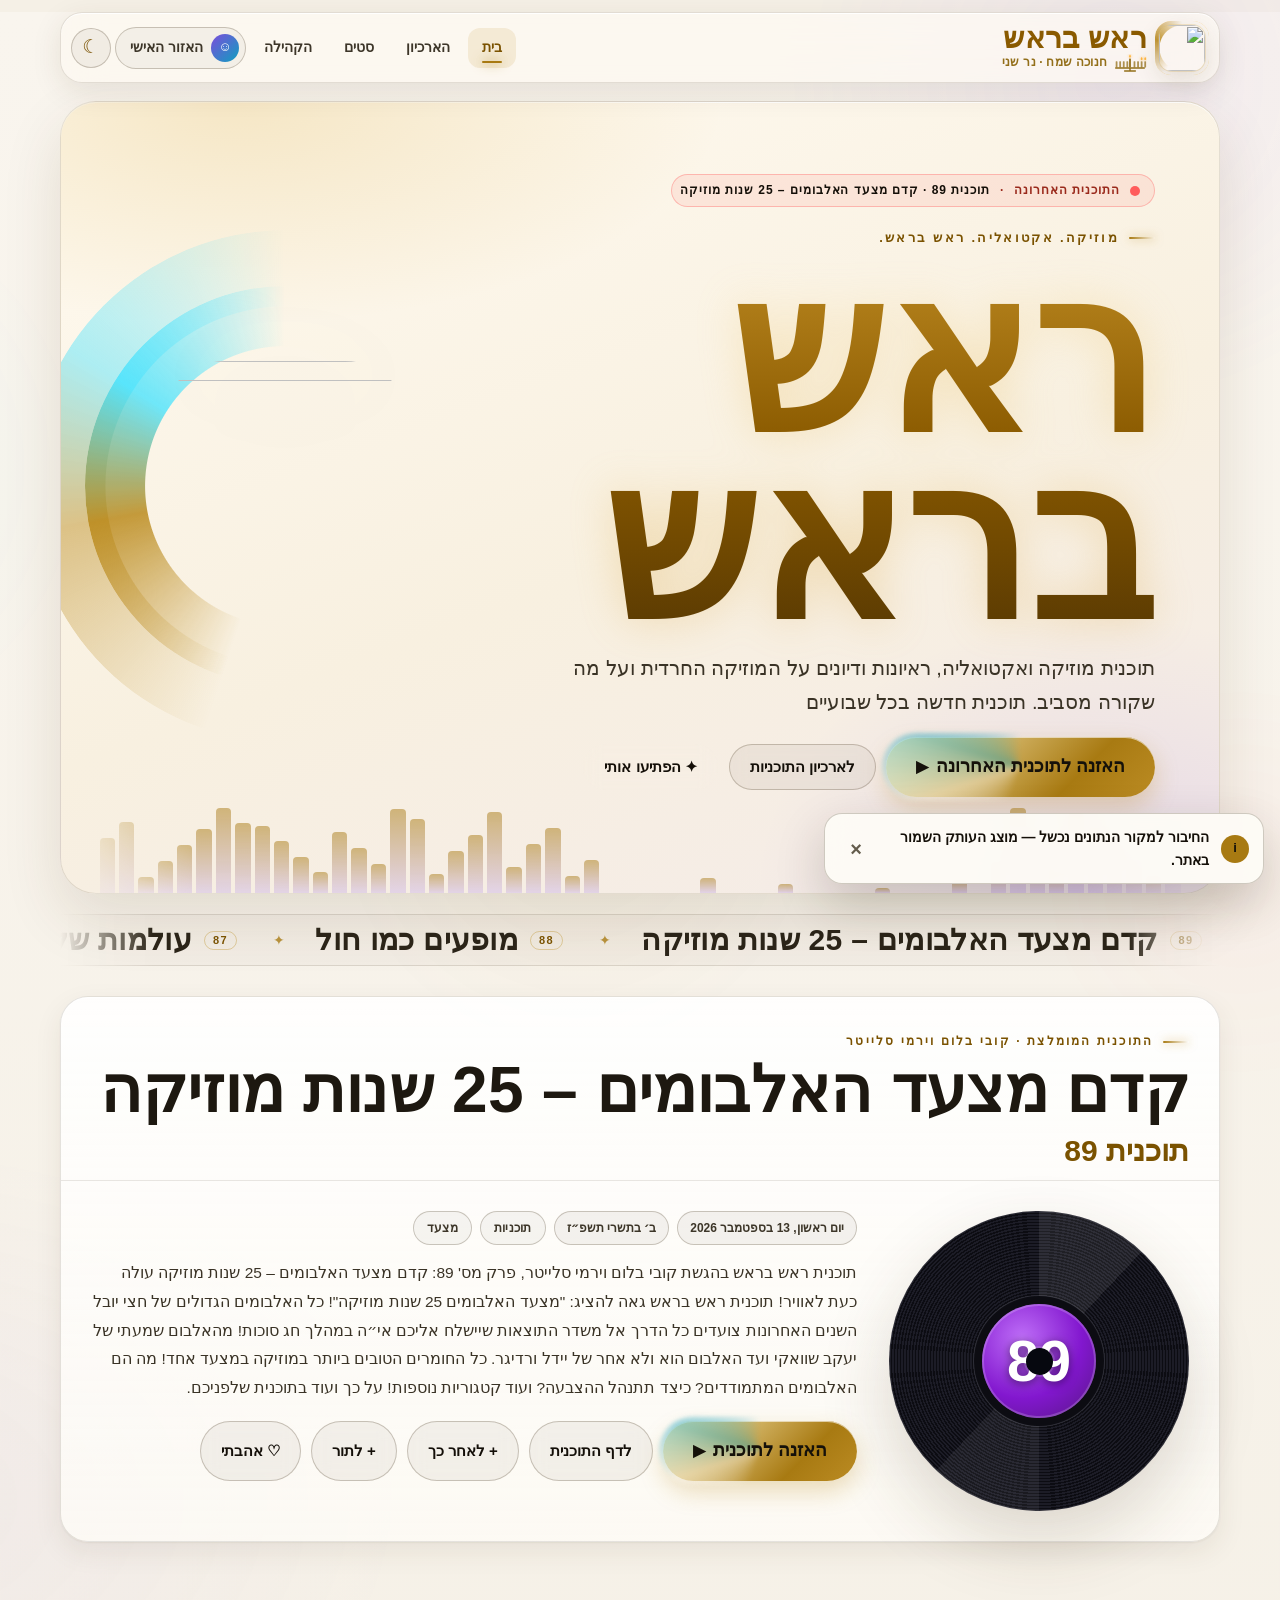
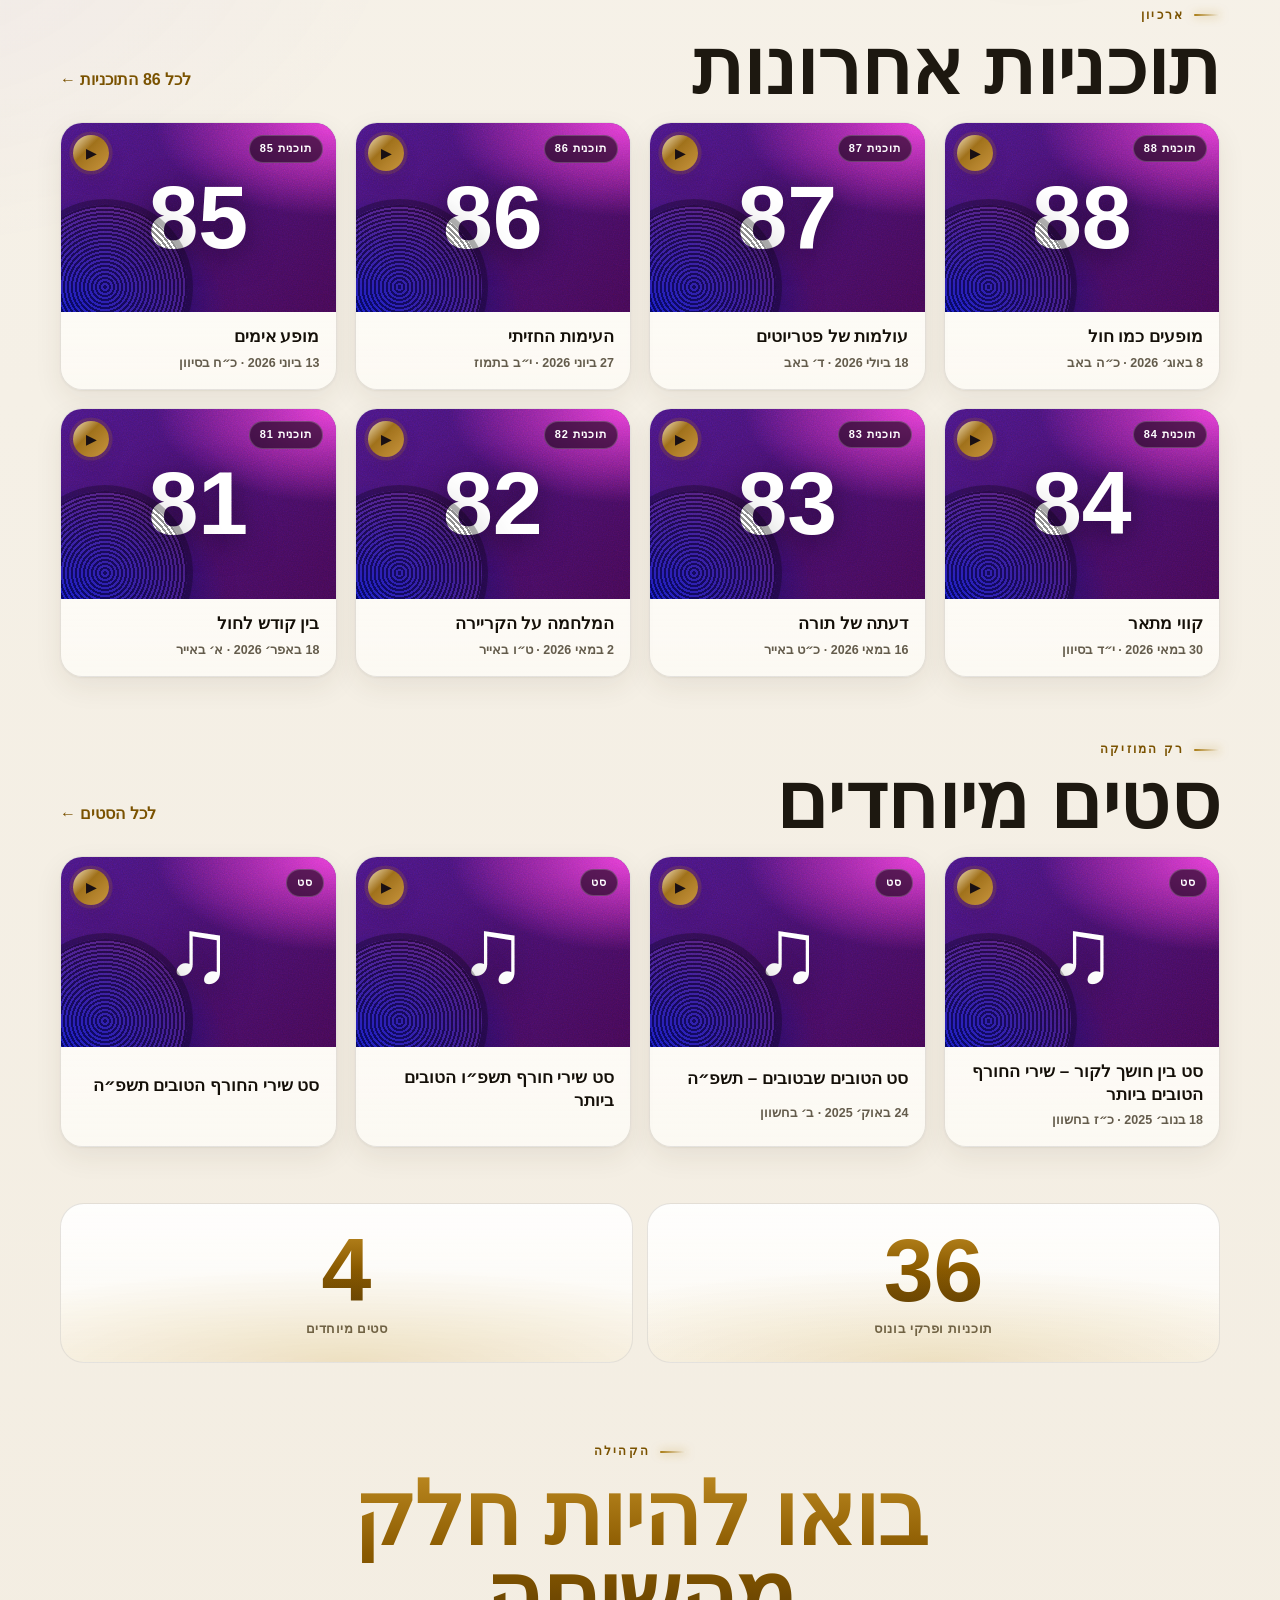
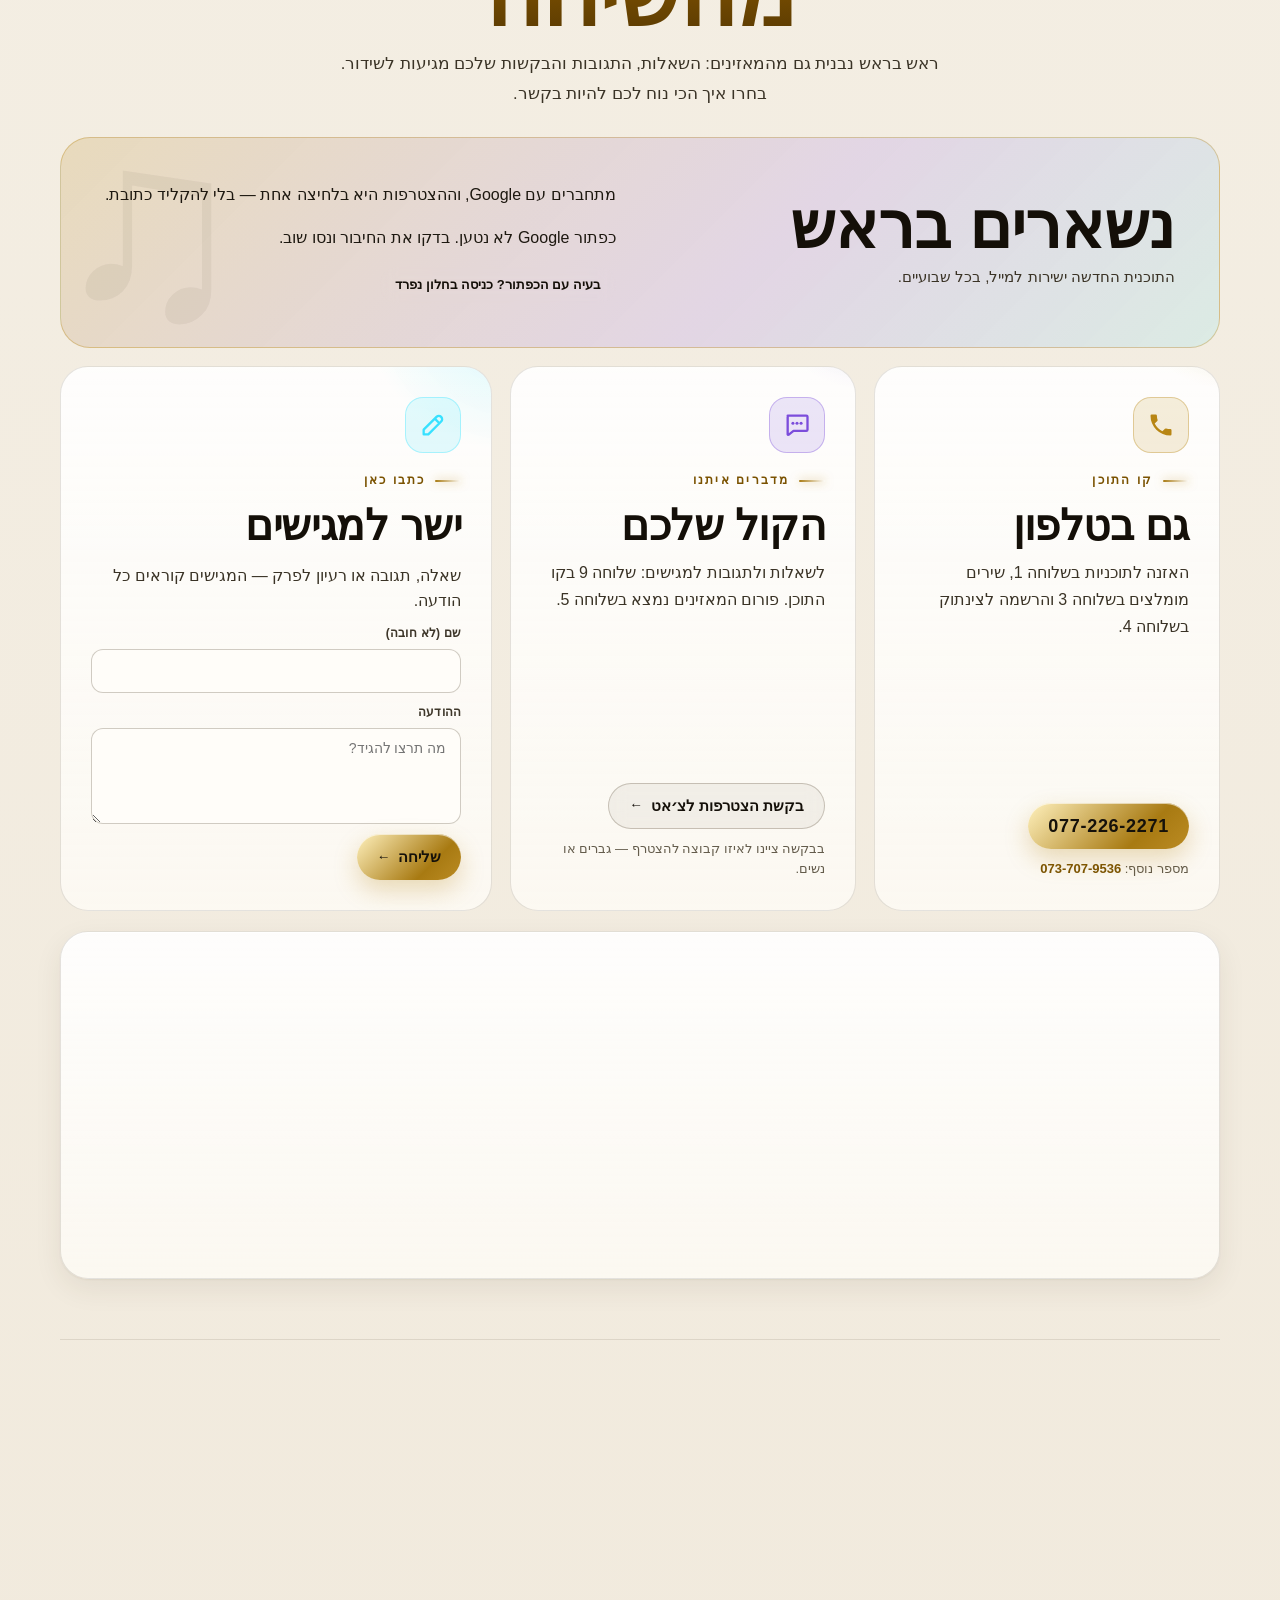
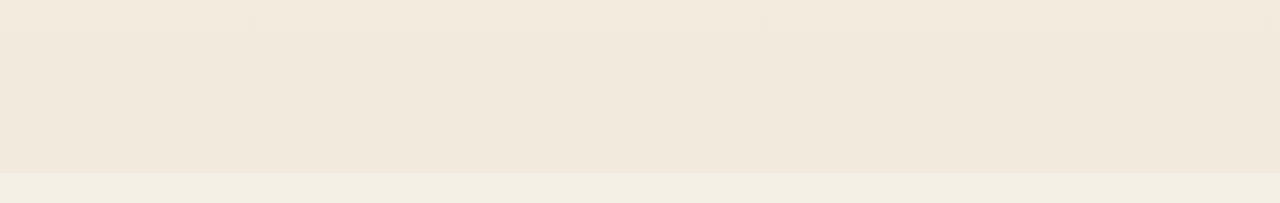
==== commit 4f6ceec0: "Add canonical URLs to home, archive, updates and accessibility pages Co-Authored-By: Claude Opus 5.5" ====
--- a/index.html
+++ b/index.html
@@ -7,8 +7,10 @@
   <meta http-equiv="Content-Security-Policy" content="default-src 'self'; script-src 'self' https://accounts.google.com/gsi/client; style-src 'self' 'unsafe-inline' https://fonts.googleapis.com https://accounts.google.com/gsi/style; font-src 'self' https://fonts.gstatic.com; img-src 'self' data: blob: https:; media-src 'self' blob: https:; connect-src 'self' https://rosh-berosh.smwlyqswkwt232.workers.dev https://accounts.google.com https://fonts.googleapis.com https://fonts.gstatic.com; frame-src https://accounts.google.com; worker-src 'self'; base-uri 'self'; form-action 'self'; object-src 'none'">
   <title>ראש בראש — תוכנית מוזיקה ואקטואליה</title>
   <meta name="description" content="ראש בראש היא תוכנית מוזיקה ואקטואליה עם ראיונות, דיונים על המוזיקה החרדית, שיחות עם מאזינים והקלטות מהארכיון. האזינו לתוכנית האחרונה ולפרקים.">
+  <link rel="canonical" href="https://shmuel-lamed.github.io/rosh-berosh-2/">
   <meta name="theme-color" content="#06080f">
   <meta property="og:title" content="ראש בראש — תוכנית מוזיקה ואקטואליה">
+  <meta property="og:url" content="https://shmuel-lamed.github.io/rosh-berosh-2/">
   <meta property="og:description" content="תוכנית מוזיקה ואקטואליה עם ראיונות, דיונים על המוזיקה החרדית והקלטות מהארכיון.">
   <meta property="og:type" content="website">
   <meta property="og:image" content="https://shmuel-lamed.github.io/rosh-berosh-2/assets/img/og-default.png">
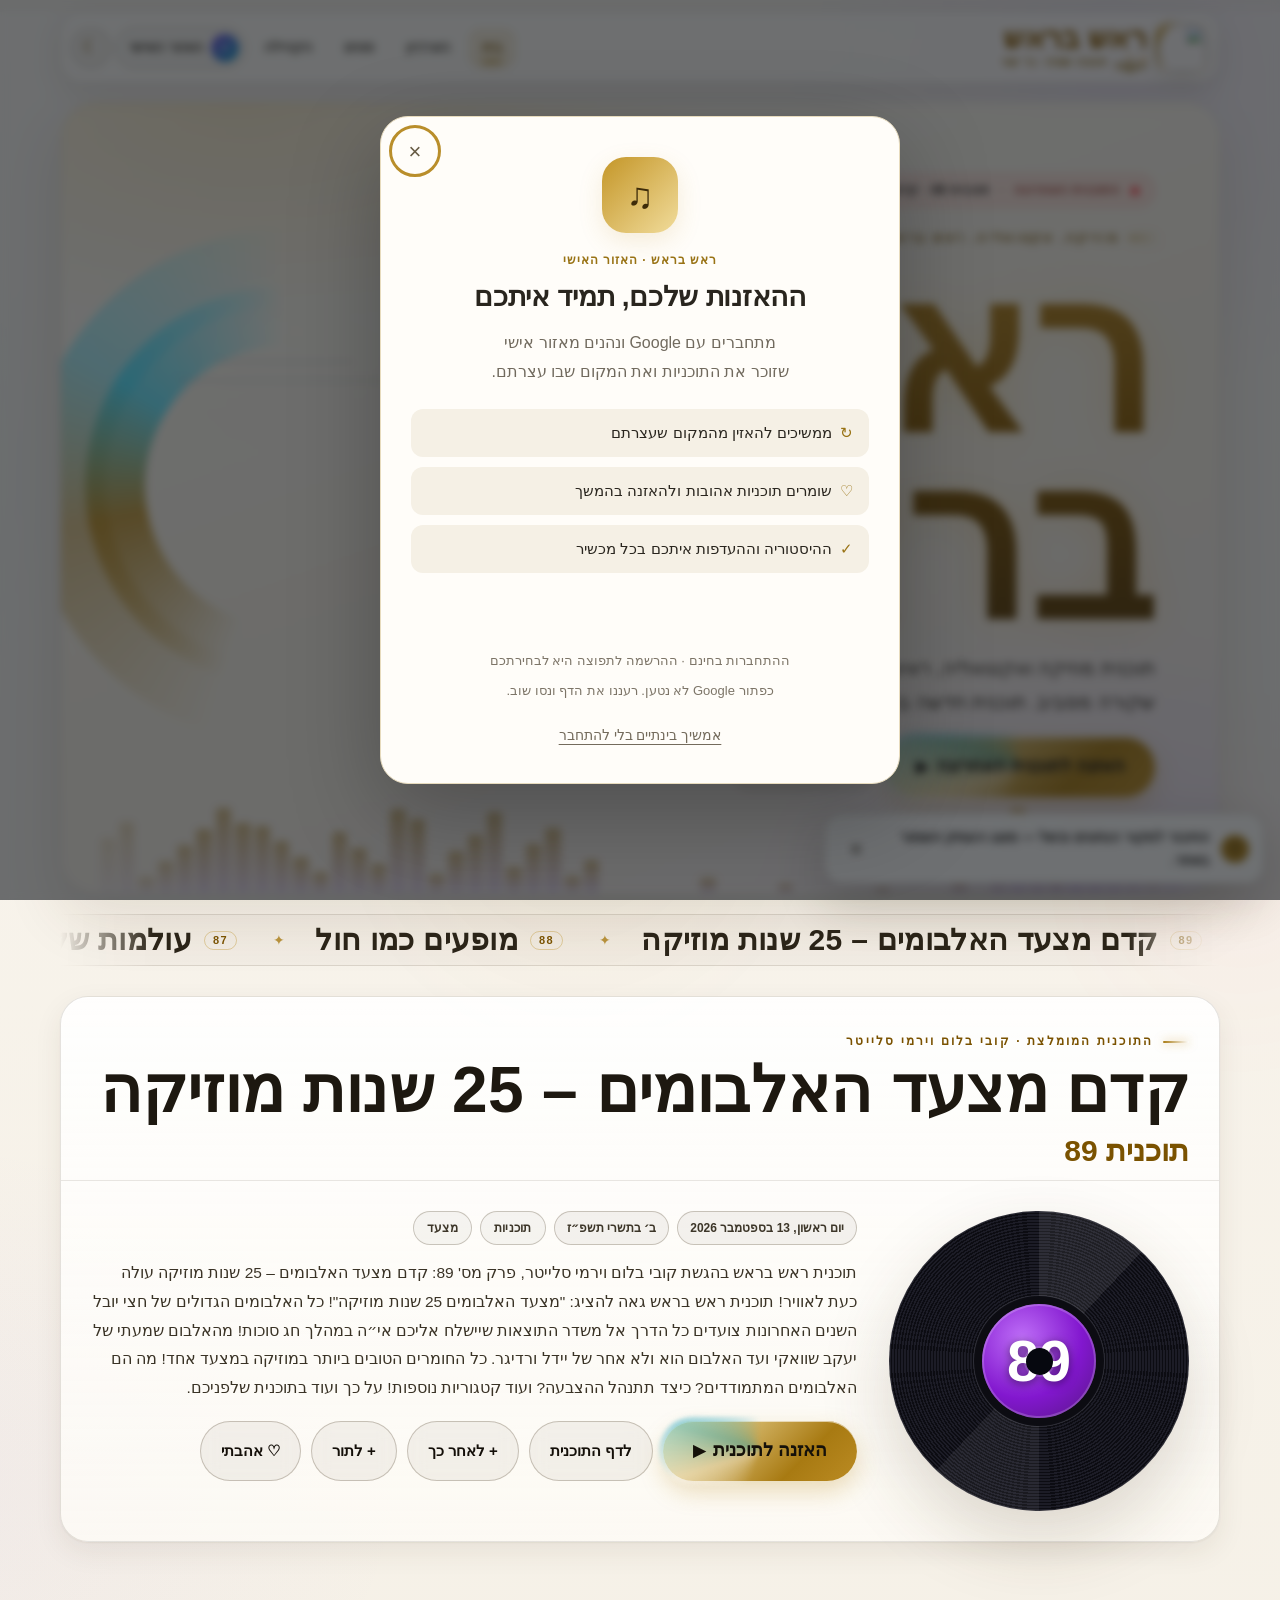
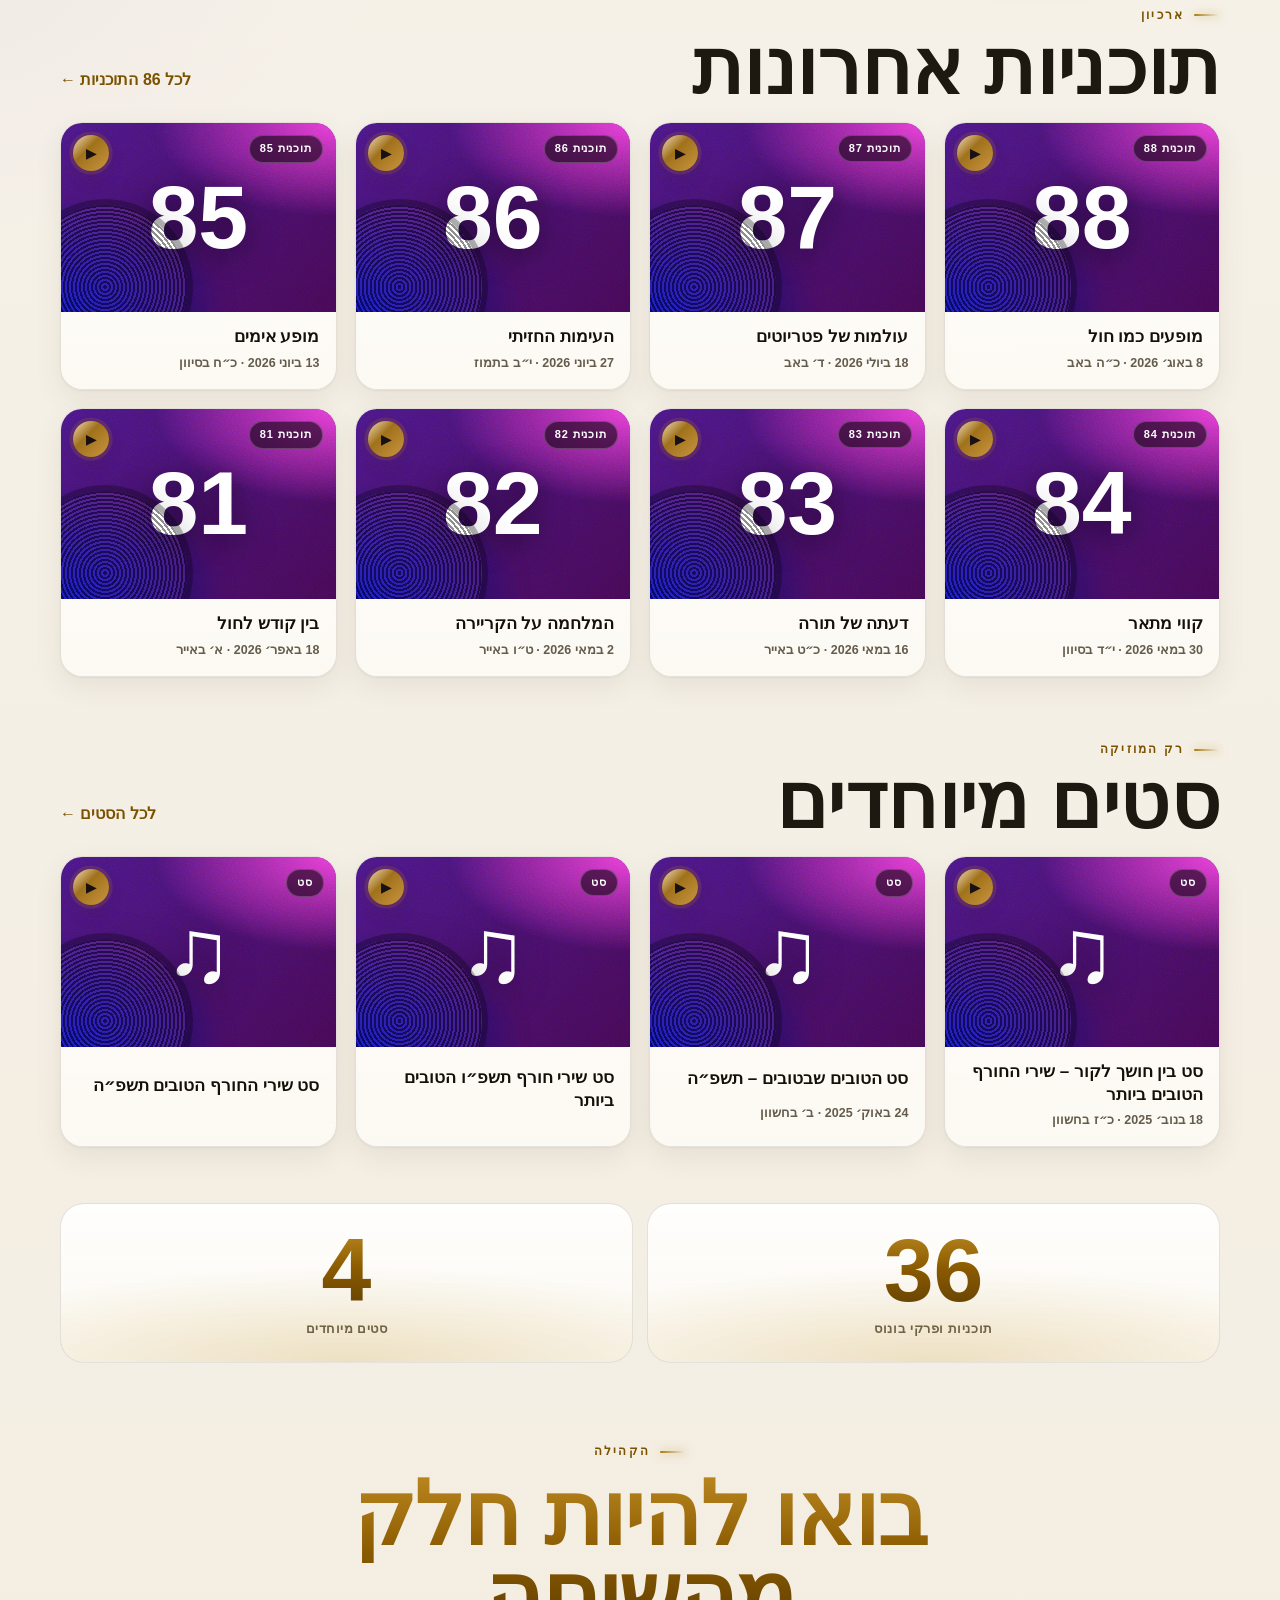
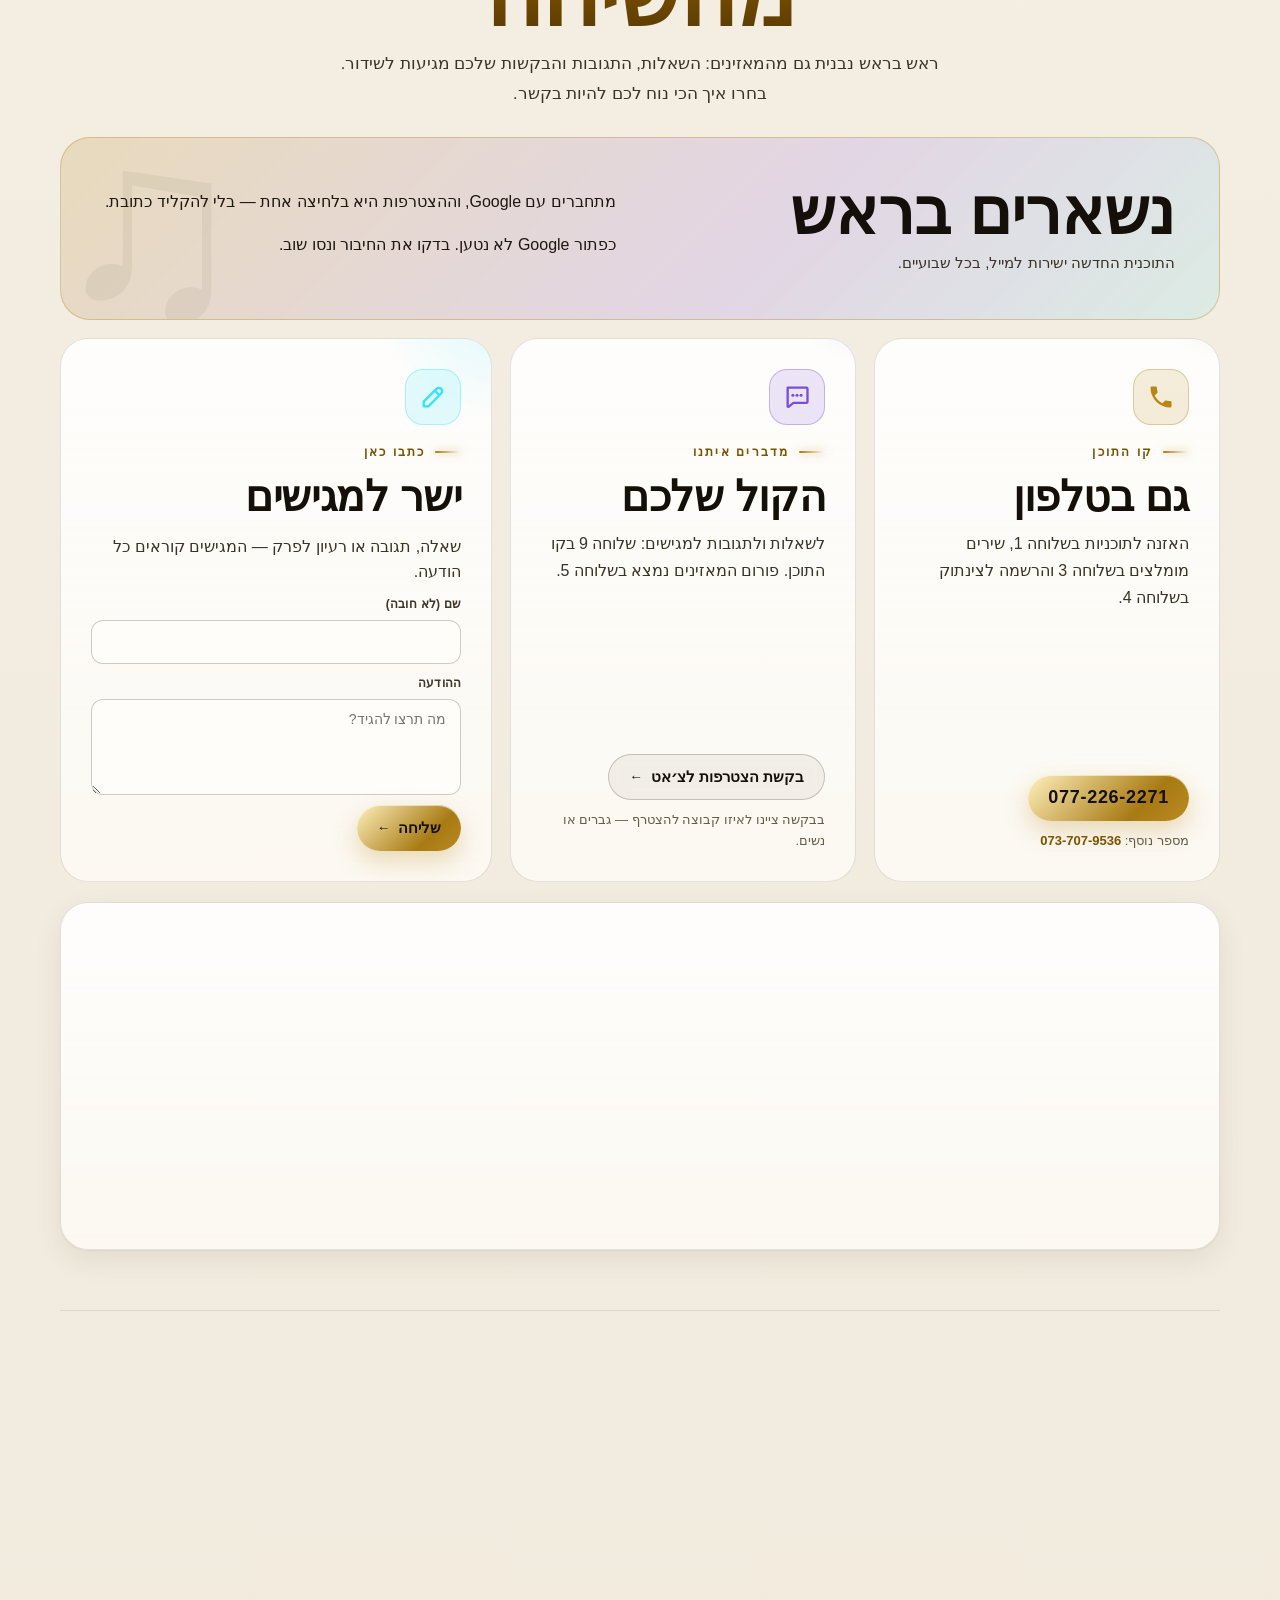
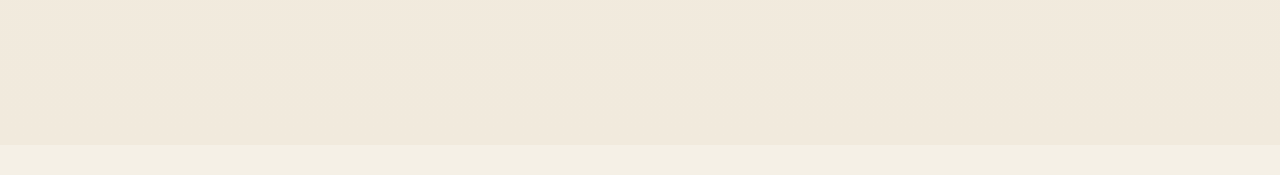
==== commit 74bed2a3: "Hide homepage text snippet in Google results" ====
--- a/index.html
+++ b/index.html
@@ -4,6 +4,7 @@
   <meta charset="utf-8">
   <meta name="viewport" content="width=device-width, initial-scale=1, viewport-fit=cover">
   <meta name="google-site-verification" content="rrPLo1RTYZDaKfsz_mU2lzwqFz5Nbcm3mrhCY-wW2sg">
+  <meta name="googlebot" content="nosnippet">
   <meta http-equiv="Content-Security-Policy" content="default-src 'self'; script-src 'self' https://accounts.google.com/gsi/client; style-src 'self' 'unsafe-inline' https://fonts.googleapis.com https://accounts.google.com/gsi/style; font-src 'self' https://fonts.gstatic.com; img-src 'self' data: blob: https:; media-src 'self' blob: https:; connect-src 'self' https://rosh-berosh.smwlyqswkwt232.workers.dev https://accounts.google.com https://fonts.googleapis.com https://fonts.gstatic.com; frame-src https://accounts.google.com; worker-src 'self'; base-uri 'self'; form-action 'self'; object-src 'none'">
   <title>ראש בראש — תוכנית מוזיקה ואקטואליה</title>
   <meta name="description" content="ראש בראש היא תוכנית מוזיקה ואקטואליה עם ראיונות, דיונים על המוזיקה החרדית, שיחות עם מאזינים והקלטות מהארכיון. האזינו לתוכנית האחרונה ולפרקים.">
--- a/assets/css/rosh.css
+++ b/assets/css/rosh.css
@@ -1418,6 +1418,21 @@
 .update h2 { font-family: var(--display); font-weight: 700; font-size: 36px; line-height: 1; margin: 0 0 8px; }
 .update p { margin: 0; white-space: pre-line; color: var(--text-2); line-height: 1.8; }
 .update .pin { font-size: 11px; font-weight: 900; color: var(--gold-ink); margin-inline-start: 8px; }
+/* תוכן של עדכון: פסקאות, קישורים על מילים, קבצים מצורפים וכפתורים (RoshUI.updateText/updateExtras) */
+.update-text { display: grid; gap: 10px; }
+.update-text p { white-space: normal; }
+.update-link { color: var(--gold-ink); font-weight: 700; text-decoration: underline; text-decoration-thickness: 1px; text-underline-offset: 3px; overflow-wrap: anywhere; }
+.update-link:hover { text-decoration-thickness: 2px; }
+.update-text strong { color: var(--text-strong); font-weight: 800; }
+.update-files { list-style: none; display: grid; gap: 8px; margin: 14px 0 0; padding: 0; }
+.update-file { display: grid; grid-template-columns: auto minmax(0, 1fr) auto auto; align-items: center; gap: 10px; padding: 10px 14px; border: 1px solid var(--border); border-radius: 14px; background: rgb(var(--fg-rgb) / .04); color: var(--text-strong); text-decoration: none; transition: border-color .2s, background .2s; }
+.update-file:hover, .update-file:focus-visible { border-color: rgb(var(--gold-rgb) / .6); background: rgb(var(--gold-rgb) / .08); }
+.update-file-icon { font-size: 22px; line-height: 1; }
+.update-file-name { font-weight: 800; overflow: hidden; text-overflow: ellipsis; white-space: nowrap; }
+.update-file small { color: var(--text-2); font-size: 12px; font-weight: 700; white-space: nowrap; }
+.update-file-go { display: grid; place-items: center; width: 28px; height: 28px; border-radius: 50%; background: var(--gold); color: #15110a; font-weight: 900; }
+.update .update-actions { display: flex; flex-wrap: wrap; gap: 8px; margin-top: 14px; }
+@media (max-width: 520px) { .update-file { grid-template-columns: auto minmax(0, 1fr) auto; } .update-file small { grid-column: 2; grid-row: 2; } .update-file-go { grid-row: 1 / 3; grid-column: 3; } }
 /* טופס הודעה למגישים והרשמה לתפוצה */
 .message-form { display: grid; gap: 10px; margin-top: 12px; }
 .message-form textarea { min-height: 96px; }
--- a/assets/css/features.css
+++ b/assets/css/features.css
@@ -140,7 +140,7 @@
 .moment-del:hover { color: var(--error); }
 .hot-list { margin: 8px 0 0; padding: 0; list-style: none; display: flex; flex-wrap: wrap; gap: 6px; }
 .title-ideas { display: flex; flex-wrap: wrap; gap: 6px; margin-top: 10px; }
-.whatsapp-text { white-space: pre-line; padding: 10px 12px; border-radius: 10px; border: 1px solid var(--border); margin-top: 8px; }
+.share-copy-text { white-space: pre-line; padding: 10px 12px; border-radius: 10px; border: 1px solid var(--border); margin-top: 8px; }
 
 /* ---------- מצב חג (extras.js): ברכה מתחת לשם, גוון חגיגי, וקישוט שנופל פעם אחת ---------- */
 .brand small.holiday-line { display: flex; align-items: center; gap: 6px; letter-spacing: .02em; font-size: 12px; font-weight: 800; color: hsl(var(--holiday-hue, 42) 85% 62%); }
@@ -220,6 +220,8 @@
 .news-item h3 { margin: 0; font-size: 18px; color: var(--text-strong); }
 .news-item p { margin: 0; color: var(--text-2); line-height: 1.7; white-space: pre-line; }
 .news-item .btn { justify-self: start; margin-top: 4px; }
+.news-item .update-files { margin-top: 6px; }
+.news-item .update-actions { display: flex; flex-wrap: wrap; gap: 8px; margin-top: 4px; }
 .news-foot { display: flex; flex-wrap: wrap; gap: 8px; margin-top: 16px; }
 .whats-new.closing .news-card { animation: news-out .28s var(--ease) both; }
 @keyframes news-in { from { opacity: 0; transform: translateY(12px) scale(.98); } }
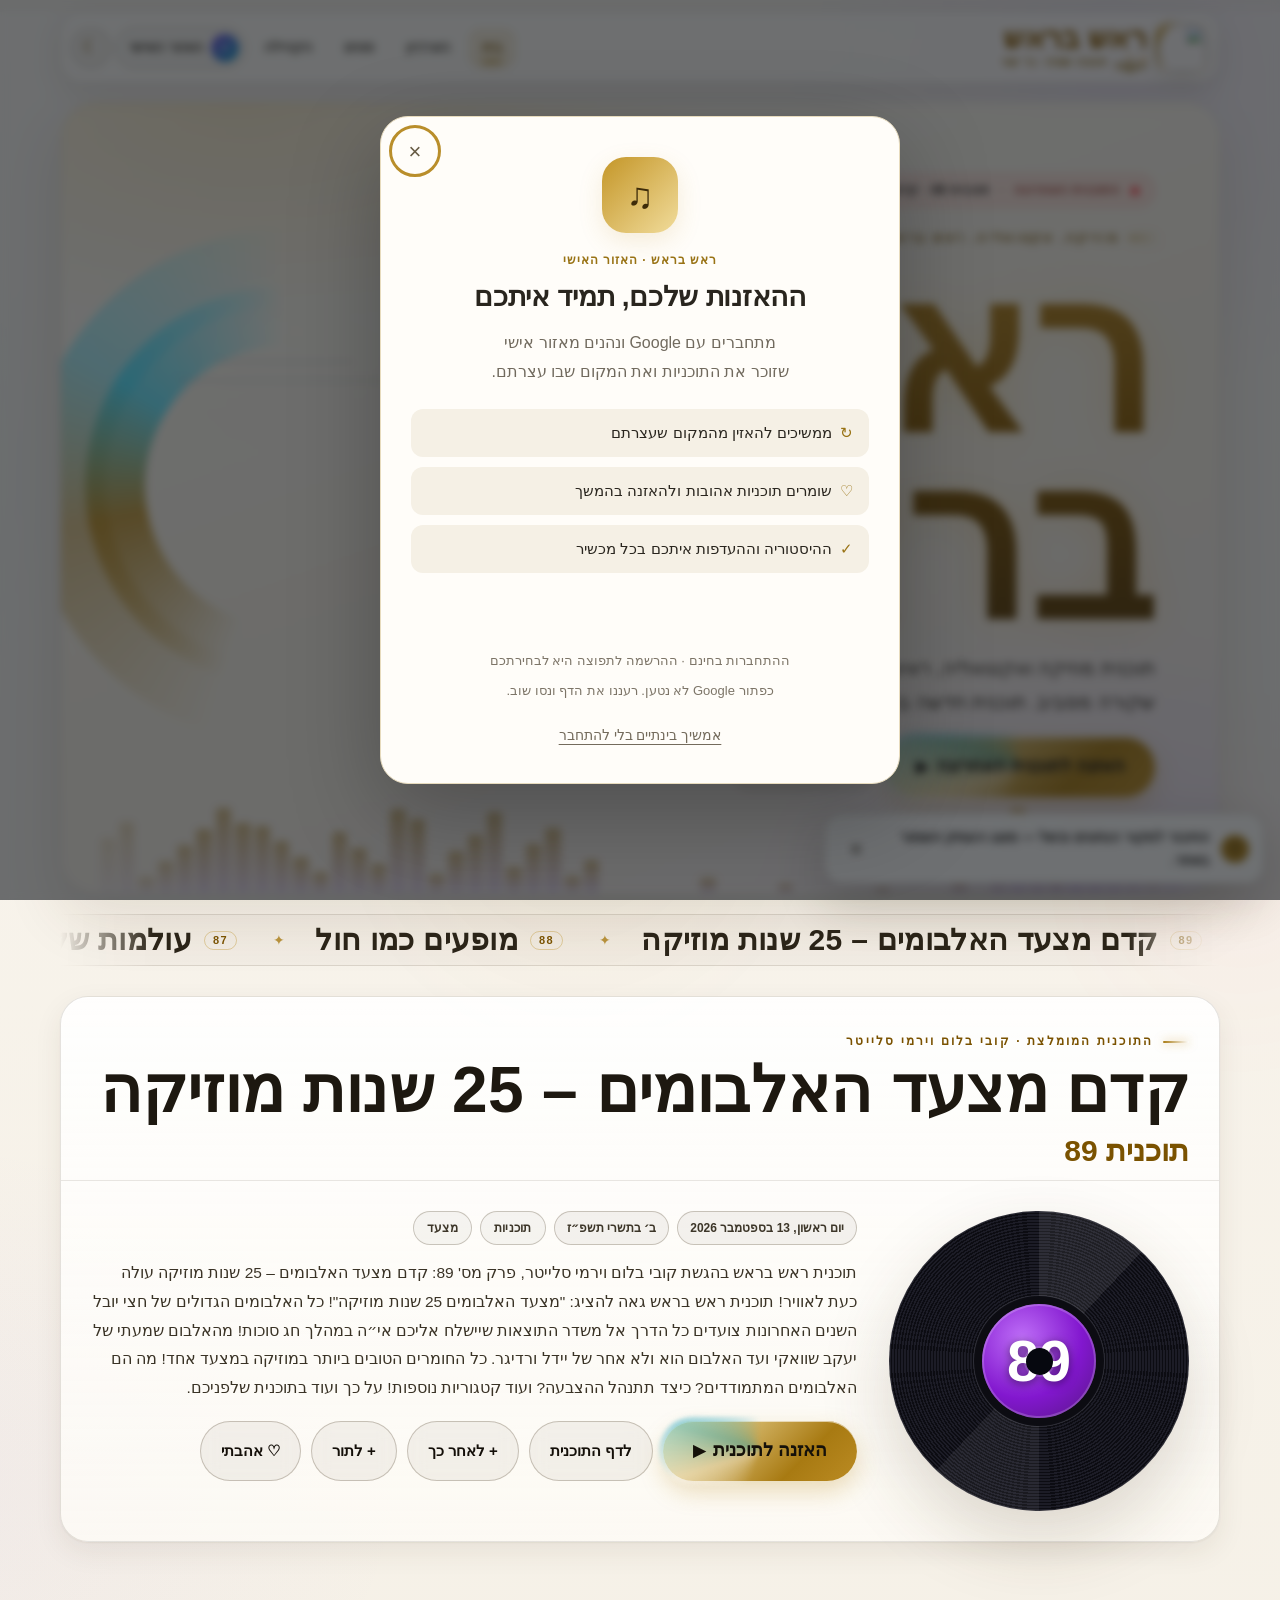
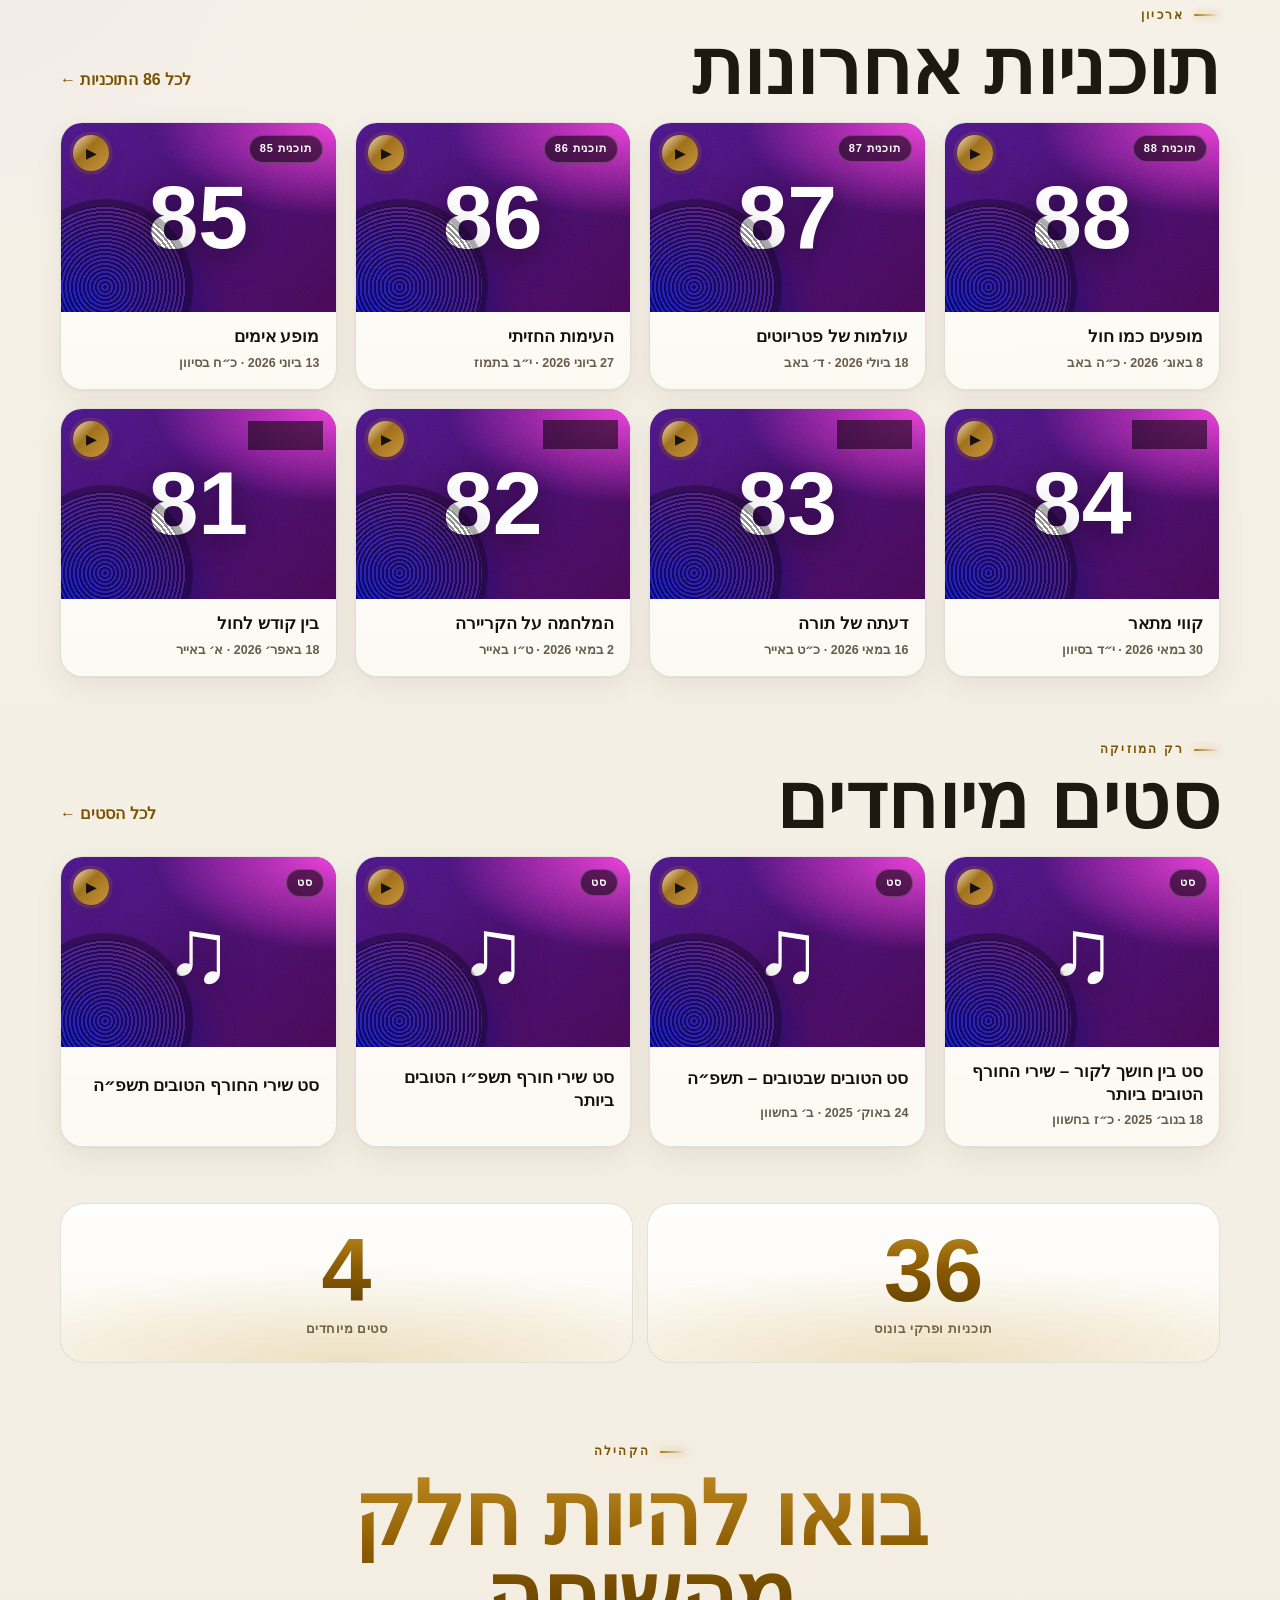
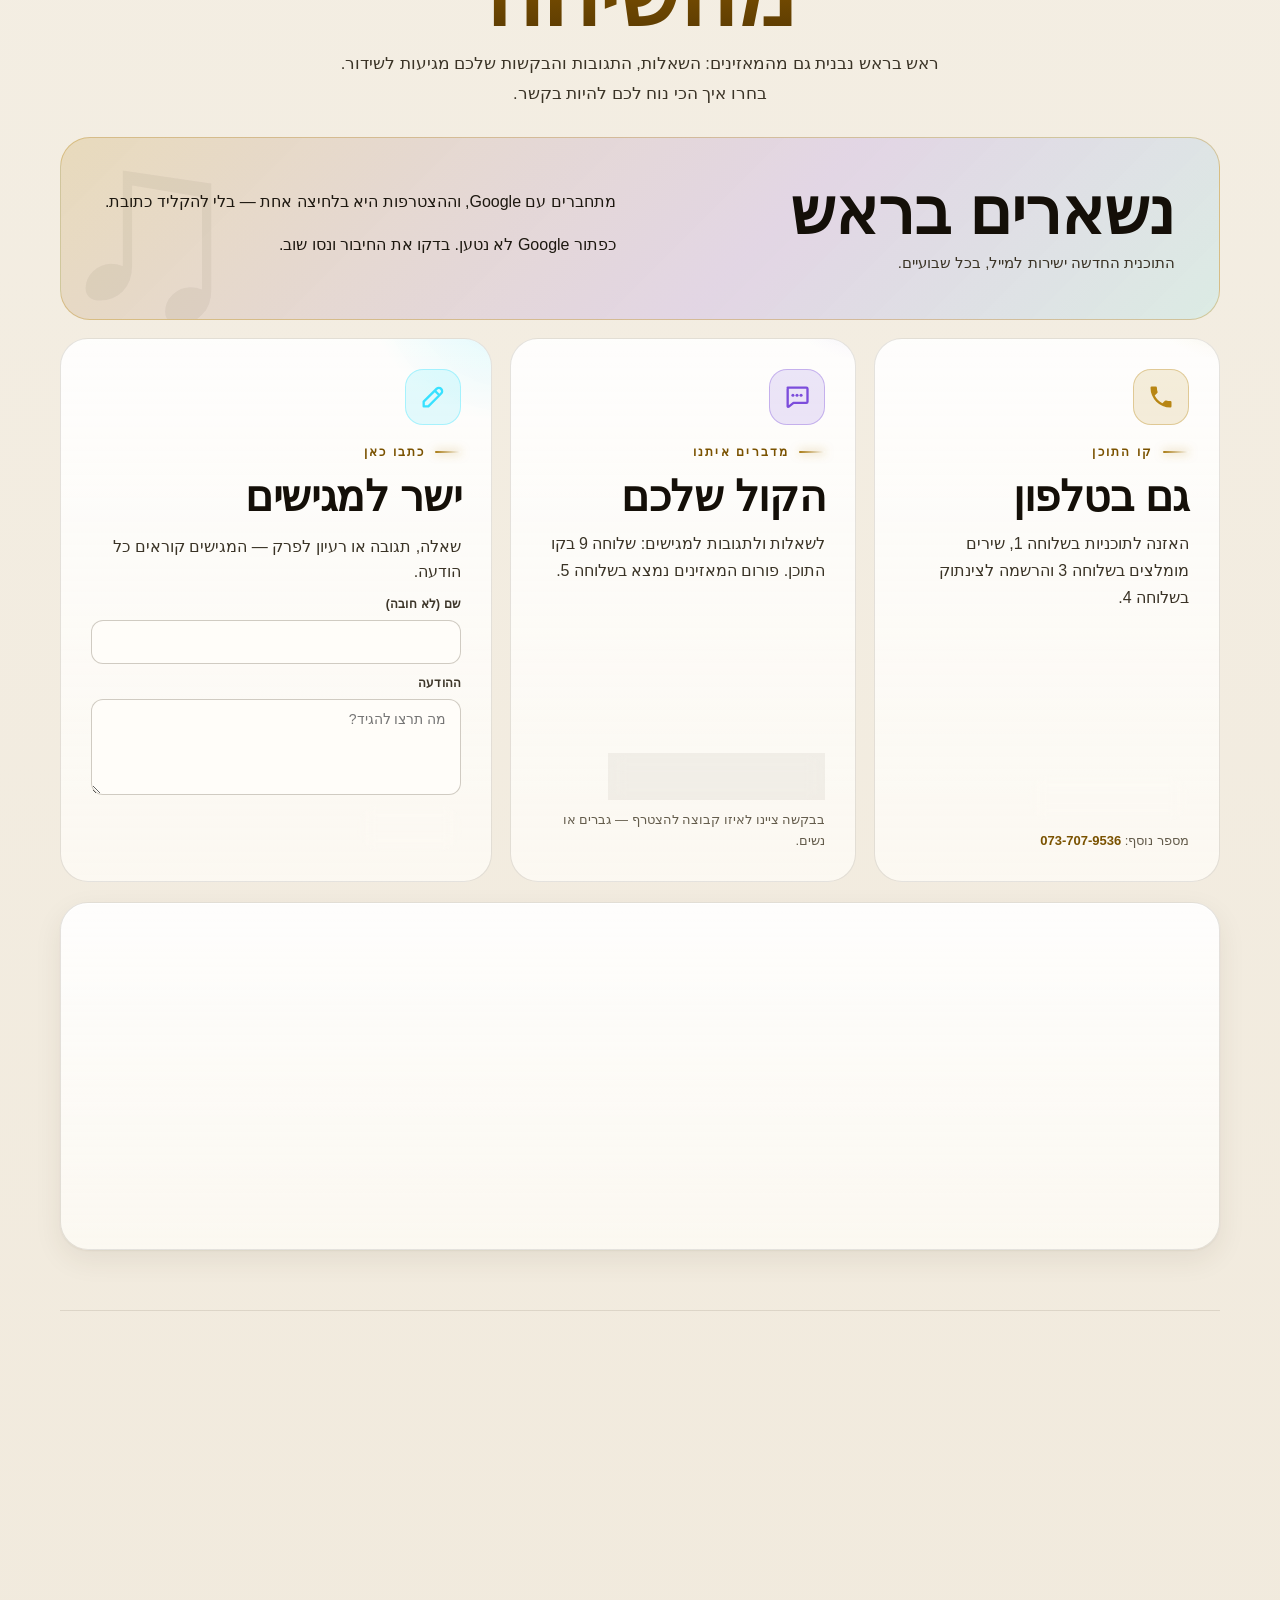
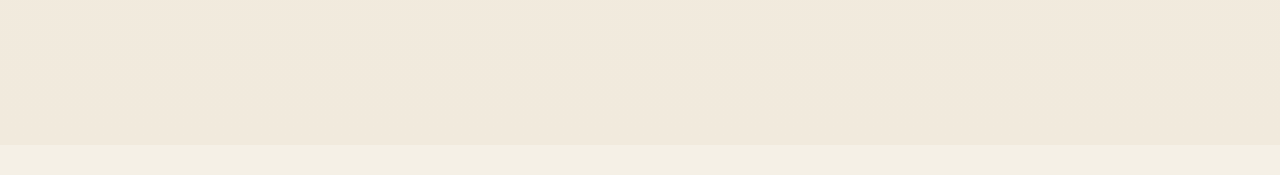
==== commit de7e49bd: "האתר עובר לדומיין שמואלליווי.com כתובת האתר (data/site.json — ממנה נבנים מפת האתר ודפי התוכניות), ca" ====
--- a/index.html
+++ b/index.html
@@ -7,20 +7,20 @@
   <meta name="googlebot" content="nosnippet">
   <meta http-equiv="Content-Security-Policy" content="default-src 'self'; script-src 'self' https://accounts.google.com/gsi/client; style-src 'self' 'unsafe-inline' https://fonts.googleapis.com https://accounts.google.com/gsi/style; font-src 'self' https://fonts.gstatic.com; img-src 'self' data: blob: https:; media-src 'self' blob: https:; connect-src 'self' https://rosh-berosh.smwlyqswkwt232.workers.dev https://accounts.google.com https://fonts.googleapis.com https://fonts.gstatic.com; frame-src https://accounts.google.com; worker-src 'self'; base-uri 'self'; form-action 'self'; object-src 'none'">
   <title>ראש בראש — תוכנית מוזיקה ואקטואליה</title>
-  <meta name="description" content="ראש בראש היא תוכנית מוזיקה ואקטואליה עם ראיונות, דיונים על המוזיקה החרדית, שיחות עם מאזינים והקלטות מהארכיון. האזינו לתוכנית האחרונה ולפרקים.">
-  <link rel="canonical" href="https://shmuel-lamed.github.io/rosh-berosh-2/">
+  <meta name="description" content="ראש בראש היא תוכנית מוזיקה ואקטואליה עם ראיונות, דיונים על המוזיקה החרדית והקלטות מהארכיון. האזינו לתוכנית האחרונה ולפרקים.">
+  <link rel="canonical" href="https://xn--4dbjbascrao3i.com/">
   <meta name="theme-color" content="#06080f">
   <meta property="og:title" content="ראש בראש — תוכנית מוזיקה ואקטואליה">
-  <meta property="og:url" content="https://shmuel-lamed.github.io/rosh-berosh-2/">
+  <meta property="og:url" content="https://xn--4dbjbascrao3i.com/">
   <meta property="og:description" content="תוכנית מוזיקה ואקטואליה עם ראיונות, דיונים על המוזיקה החרדית והקלטות מהארכיון.">
   <meta property="og:type" content="website">
-  <meta property="og:image" content="https://shmuel-lamed.github.io/rosh-berosh-2/assets/img/og-default.png">
+  <meta property="og:image" content="https://xn--4dbjbascrao3i.com/assets/img/og-default.png">
   <meta property="og:image:width" content="1200">
   <meta property="og:image:height" content="630">
   <meta property="og:image:alt" content="ראש בראש — מוזיקה. אקטואליה. ראש בראש.">
   <meta property="og:locale" content="he_IL">
   <meta name="twitter:card" content="summary_large_image">
-  <meta name="twitter:image" content="https://shmuel-lamed.github.io/rosh-berosh-2/assets/img/og-default.png">
+  <meta name="twitter:image" content="https://xn--4dbjbascrao3i.com/assets/img/og-default.png">
   <link rel="icon" href="assets/img/medallion.svg" type="image/svg+xml">
   <link rel="icon" href="assets/img/icon-192.png" type="image/png" sizes="192x192">
   <link rel="apple-touch-icon" href="assets/img/apple-touch-icon.png">
@@ -34,14 +34,26 @@
   <link rel="stylesheet" href="assets/css/rosh.css">
   <link rel="stylesheet" href="assets/css/features.css">
   <link rel="stylesheet" href="assets/css/polls.css">
+  <link rel="stylesheet" href="assets/css/popups.css">
   <!-- defer: הסקריפטים יורדים במקביל כבר מראש הדף, ורצים לפי הסדר אחרי שהדף נבנה -->
   <script src="assets/js/ui.js" defer></script>
   <script src="assets/js/store.js" defer></script>
   <script src="assets/js/player.js" defer></script>
   <script src="assets/js/extras.js" defer></script>
   <script src="assets/js/polls.js" defer></script>
+  <script src="assets/js/popups.js" defer></script>
   <script src="assets/js/router.js" defer></script>
   <script src="assets/js/home.js" defer></script>
+  <meta property="og:site_name" content="ראש בראש">
+  <script type="application/ld+json">
+{
+  "@context": "https://schema.org",
+  "@type": "WebSite",
+  "name": "ראש בראש",
+  "alternateName": "ראש בראש — תוכנית מוזיקה ואקטואליה",
+  "url": "https://xn--4dbjbascrao3i.com/"
+}
+  </script>
 </head>
 <body>
   <a class="skip-link" href="#main">דילוג לתוכן</a>
@@ -81,7 +93,7 @@
       <section id="sets" class="grid-section"></section>
       <section id="stats"></section>
       <section id="follow"></section>
-      <section id="about" class="card about-section" data-reveal><div class="card-body"><p class="kicker">מאחורי המיקרופון</p><h2>שתי דעות. שיחה אחת.</h2><p>ראש בראש היא תוכנית מוזיקה ואקטואליה בהגשת קובי בלום וירמי סלייטר. ראיונות עם אמנים, דיונים על המוזיקה החרדית, שיחות עם מאזינים ופרקים מיוחדים.</p><p>בארכיון תמצאו את תקופות ההגשה של שלמה גולדברג, מיכאל לוי וקובי בלום, את גרסת השלישייה ואת ההקלטות המשוחזרות מקו המכלול.</p><a class="btn" href="archive.html">לגלות את הארכיון</a></div></section>
+      <section id="about" class="card about-section" data-reveal><div class="card-body"><p class="kicker">מאחורי המיקרופון</p><h2>שתי דעות. שיחה אחת.</h2><p>ראש בראש היא תוכנית מוזיקה ואקטואליה בהגשת קובי בלום וירמי סלייטר. ראיונות עם אמנים, דיונים על המוזיקה החרדית ופרקים מיוחדים.</p><p>בארכיון תמצאו את תקופות ההגשה של שלמה גולדברג, מיכאל לוי וקובי בלום, את גרסת השלישייה ואת ההקלטות המשוחזרות מקו המכלול.</p><a class="btn" href="archive.html">לגלות את הארכיון</a></div></section>
     </main>
 
     <div id="site-footer"></div>
--- a/assets/css/rosh.css
+++ b/assets/css/rosh.css
@@ -1370,10 +1370,16 @@
   .footer-mark { margin: 0 0 -14px; }
 }
 @media (max-width: 430px) { #filters:empty { min-height: 130px; } }
-/* טלפון צר מאוד: פקדים מעט קטנים יותר כדי שכל השורה תיכנס */
-@media (max-width: 359px) {
-  .dock-controls .dock-btn { width: 34px; min-width: 34px; }
-  .dock-speed { width: 42px; }
+/* בטלפון צר שומרים על מטרות מגע גדולות ומעבירים את הפקדים לשתי שורות. */
+@media (max-width: 430px) {
+  .dock-controls { display: grid; grid-template-columns: repeat(5, minmax(44px, 1fr)); gap: 6px; justify-items: center; }
+  .dock-controls .dock-btn { width: 44px; min-width: 44px; height: 44px; }
+  .dock-controls .dock-speed { order: 1; grid-column: span 2; width: 100%; min-width: 44px; min-height: 44px; }
+  .dock-controls .moment-btn { order: 1; }
+  body.has-dock { --dock-height: 200px; }
+}
+@media (pointer: coarse) {
+  .dock-extra .dock-btn, .site-nav a, .site-nav button { min-width: 44px; min-height: 44px; }
 }
 /* פחות תנועה: לפי המערכת (אלא אם המשתמש בחר "תנועה מלאה"), או לפי בחירה באתר (data-motion="reduced").
    שני הבלוקים זהים: לעדכן יחד. */
@@ -1525,15 +1531,15 @@
 .muted-note { font-size: 14px; color: var(--muted) !important; }
 .statement-date { margin: 4px 4px 0; font-size: 14px; font-weight: 700; color: var(--muted); }
 
-/* הסרה מרשימת התפוצה: אזהרה לפני, ואישור אחרי */
-dialog.unsub-dlg { width: min(520px, 94vw); }
-.unsub-warn { display: flex; gap: 12px; align-items: flex-start; padding: 14px 16px; border: 1px solid var(--error-border); border-radius: 16px; background: var(--error-bg); }
-.unsub-warn span { font-size: 22px; line-height: 1.2; color: var(--error); }
-.unsub-warn p { margin: 0; line-height: 1.7; color: var(--text); }
-.unsub-dlg .card-foot { justify-content: space-between; flex-wrap: wrap; }
+/* הסרה מרשימת התפוצה והתנתקות: אזהרה לפני, ואישור אחרי */
+dialog.unsub-dlg, dialog.logout-dlg { width: min(520px, 94vw); }
+.unsub-warn, .logout-warn { display: flex; gap: 12px; align-items: flex-start; padding: 14px 16px; border: 1px solid var(--error-border); border-radius: 16px; background: var(--error-bg); }
+.unsub-warn span, .logout-warn span { font-size: 22px; line-height: 1.2; color: var(--error); }
+.unsub-warn p, .logout-warn p { margin: 0; line-height: 1.7; color: var(--text); }
+.unsub-dlg .card-foot, .logout-dlg .card-foot { justify-content: space-between; flex-wrap: wrap; }
 .unsub-done { grid-template-columns: auto minmax(0, 1fr); align-items: center; gap: 6px 12px; padding: 14px 16px; border: 1px solid var(--success-border); border-radius: 16px; background: var(--success-bg); }
 .unsub-done-mark { display: grid; place-items: center; width: 34px; height: 34px; border-radius: 50%; background: var(--success); color: #06231a; font-weight: 900; }
 .unsub-done b { display: block; color: var(--text-strong); }
 .unsub-done small { color: var(--text-2); }
 .unsub-done .btn { grid-column: 1 / -1; justify-self: start; }
-.unsub-dlg .section-title { flex-wrap: nowrap; } .unsub-dlg .section-title h2 { font-size: 32px; }
+.unsub-dlg .section-title, .logout-dlg .section-title { flex-wrap: nowrap; } .unsub-dlg .section-title h2, .logout-dlg .section-title h2 { font-size: 32px; }
--- a/assets/css/popups.css
+++ b/assets/css/popups.css
@@ -0,0 +1,90 @@
+/* הודעות קופצות (popups.js): חלון במרכז, מגירה מלמטה, הודעה בפינה ופס צף למעלה.
+   הצבע של כל הודעה (rpop-tone-*) נקבע מהטוקנים של "אולפן לילה" — נכון בתמה הכהה ובבהירה.
+   אותן מחלקות גם בתצוגה המקדימה בניהול (.is-preview — בתוך המסגרת, בלי מיקום קבוע). */
+
+.rpop {
+  --rp: var(--gold); --rp-ink: #15110a; --rp-soft: rgb(var(--gold-rgb) / .16); --rp-line: rgb(var(--gold-rgb) / .5);
+  position: fixed; z-index: 95; box-sizing: border-box; margin: 0; padding: 0;
+  border: 1px solid var(--rp-line); border-radius: 22px; color: var(--text);
+  background: linear-gradient(160deg, var(--rp-soft), transparent 55%), var(--glass-3);
+  -webkit-backdrop-filter: blur(18px); backdrop-filter: blur(18px);
+  box-shadow: 0 24px 60px var(--sh-3), inset 0 1px 0 var(--inset-hi);
+  font-size: 15px; line-height: 1.65; overflow: hidden;
+  opacity: 0; transition: opacity .28s var(--ease, ease), transform .32s var(--ease, ease);
+}
+.rpop.in { opacity: 1; transform: none; }
+.rpop.out { opacity: 0; }
+.rpop-tone-violet { --rp: var(--violet); --rp-ink: #fff; --rp-soft: rgb(var(--violet-rgb) / .2); --rp-line: rgb(var(--violet-rgb) / .55); }
+.rpop-tone-teal { --rp: var(--teal); --rp-ink: #062b33; --rp-soft: var(--teal-bg); --rp-line: var(--teal-border); }
+.rpop-tone-success { --rp: var(--success); --rp-ink: #062b21; --rp-soft: var(--success-bg); --rp-line: var(--success-border); }
+.rpop-tone-danger { --rp: var(--error-solid); --rp-ink: #fff; --rp-soft: var(--error-bg); --rp-line: var(--error-border); }
+.rpop-tone-night { --rp: var(--text-strong); --rp-ink: var(--bg); --rp-soft: rgb(var(--fg-rgb) / .06); --rp-line: var(--border-strong); }
+
+.rpop-main { display: flex; gap: 14px; align-items: flex-start; padding: 20px 22px; padding-inline-end: 52px; }
+.rpop-mark { flex: none; display: grid; place-items: center; width: 40px; height: 40px; border-radius: 50%; background: var(--rp); color: var(--rp-ink); font-size: 18px; font-weight: 900; box-shadow: 0 0 0 6px var(--rp-soft); }
+.rpop-copy { min-width: 0; flex: 1; display: grid; gap: 6px; }
+.rpop-title { margin: 0; font-family: var(--display); font-weight: 700; font-size: 32px; line-height: 1.05; color: var(--text-strong); overflow-wrap: anywhere; }
+.rpop-text { color: var(--text-2); overflow-wrap: anywhere; }
+.rpop-text p { margin: 0 0 6px; }
+.rpop-text p:last-child { margin-bottom: 0; }
+.rpop-text a { color: var(--rp); }
+.rpop-actions { display: flex; flex-wrap: wrap; gap: 8px; margin-top: 8px; }
+.rpop-tone-violet .rpop-actions .btn.primary, .rpop-tone-teal .rpop-actions .btn.primary, .rpop-tone-success .rpop-actions .btn.primary, .rpop-tone-danger .rpop-actions .btn.primary, .rpop-tone-night .rpop-actions .btn.primary { background: var(--rp); border-color: var(--rp); color: var(--rp-ink); }
+.rpop-x { position: absolute; top: 12px; inset-inline-end: 12px; z-index: 2; width: 34px; height: 34px; border: 0; border-radius: 50%; background: rgb(var(--fg-rgb) / .08); color: var(--muted); font-size: 16px; line-height: 1; cursor: pointer; }
+.rpop-x:hover { background: rgb(var(--fg-rgb) / .16); color: var(--text-strong); }
+.rpop-x:focus-visible, .rpop .btn:focus-visible { outline: 3px solid var(--focus); outline-offset: 2px; }
+.rpop-img { background: rgb(var(--fg-rgb) / .05); }
+.rpop-img img { display: block; width: 100%; max-height: 260px; object-fit: cover; }
+.rpop-timer { position: absolute; inset-inline: 0; bottom: 0; height: 3px; background: var(--rp); transform-origin: right; animation: rpop-timer var(--rpop-t) linear forwards; }
+.rpop.paused .rpop-timer { animation-play-state: paused; }
+@keyframes rpop-timer { from { transform: scaleX(1); } to { transform: scaleX(0); } }
+
+/* חלון במרכז */
+dialog.rpop-modal, .rpop-modal { inset: 0; margin: auto; width: min(520px, calc(100% - 32px)); max-height: calc(100dvh - 48px); overflow: auto; transform: translateY(18px) scale(.96); }
+dialog.rpop-modal::backdrop, dialog.rpop-sheet::backdrop { background: var(--backdrop); -webkit-backdrop-filter: blur(6px); backdrop-filter: blur(6px); }
+.rpop-modal .rpop-main { flex-direction: column; align-items: center; text-align: center; padding: 30px 28px 26px; }
+.rpop-modal .rpop-mark { width: 56px; height: 56px; font-size: 24px; }
+.rpop-modal .rpop-title { font-size: 44px; }
+.rpop-modal .rpop-actions { justify-content: center; }
+.rpop-modal.has-img .rpop-main { padding-top: 22px; }
+.rpop-modal.has-img .rpop-mark { margin-top: -50px; box-shadow: 0 0 0 6px var(--glass-solid); }
+
+/* מגירה מלמטה */
+dialog.rpop-sheet, .rpop-sheet { inset: auto 0 0; margin: 0 auto; width: min(720px, 100%); max-width: 100%; max-height: 80dvh; overflow: auto; border-radius: 26px 26px 0 0; border-bottom: 0; padding-bottom: env(safe-area-inset-bottom, 0px); transform: translateY(100%); }
+.rpop-sheet::before { content: ""; display: block; width: 44px; height: 5px; margin: 10px auto 0; border-radius: 9px; background: rgb(var(--fg-rgb) / .2); }
+.rpop-sheet.has-img .rpop-img { margin-top: 10px; }
+
+/* הודעה בפינה */
+.rpop-zone { position: fixed; z-index: 92; inset-inline-start: 16px; bottom: calc(max(var(--dock-height, 0px), env(safe-area-inset-bottom, 0px)) + 16px); display: grid; gap: 10px; width: min(400px, calc(100% - 32px)); pointer-events: none; }
+.rpop-toast { position: relative; pointer-events: auto; transform: translateY(16px) scale(.97); }
+.rpop-toast .rpop-main { padding: 16px 18px; padding-inline-end: 50px; }
+.rpop-toast .rpop-title { font-size: 26px; }
+.rpop-toast .rpop-img img { max-height: 150px; }
+.rpop-toast .rpop-actions .btn { padding-block: 7px; font-size: 13px; }
+
+/* פס צף למעלה */
+.rpop-bar { top: 12px; inset-inline: 0; margin: 0 auto; width: min(980px, calc(100% - 24px)); border-radius: 18px; transform: translateY(-140%); }
+.rpop-bar .rpop-main { align-items: center; padding: 10px 16px; padding-inline-end: 52px; }
+.rpop-bar .rpop-mark { width: 30px; height: 30px; font-size: 14px; box-shadow: none; }
+.rpop-bar .rpop-copy { display: flex; flex-wrap: wrap; align-items: center; gap: 4px 14px; }
+.rpop-bar .rpop-title { font-family: inherit; font-size: 15px; font-weight: 800; line-height: 1.4; }
+.rpop-bar .rpop-actions { margin: 0; }
+.rpop-bar .rpop-actions .btn { padding-block: 6px; font-size: 13px; }
+.rpop-bar .rpop-x { top: 50%; margin-top: -17px; }
+
+/* תצוגה מקדימה בניהול: בתוך המסגרת */
+.rpop.is-preview { position: relative; inset: auto; margin: 0 auto; opacity: 1; transform: none; transition: none; max-height: none; }
+.rpop.is-preview .rpop-timer { animation-iteration-count: infinite; }
+
+@media (max-width: 640px) {
+  .rpop-modal .rpop-title { font-size: 36px; }
+  .rpop-zone { inset-inline: 12px; width: auto; }
+  .rpop-bar { top: 8px; }
+  .rpop-bar .rpop-copy { display: grid; }
+}
+@media (prefers-reduced-motion: reduce) {
+  .rpop { transition: none; transform: none; }
+  .rpop-timer { animation: none; display: none; }
+}
+:root[data-lite="1"] .rpop { transition: none; transform: none; }
+:root[data-lite="1"] .rpop-timer { animation: none; display: none; }
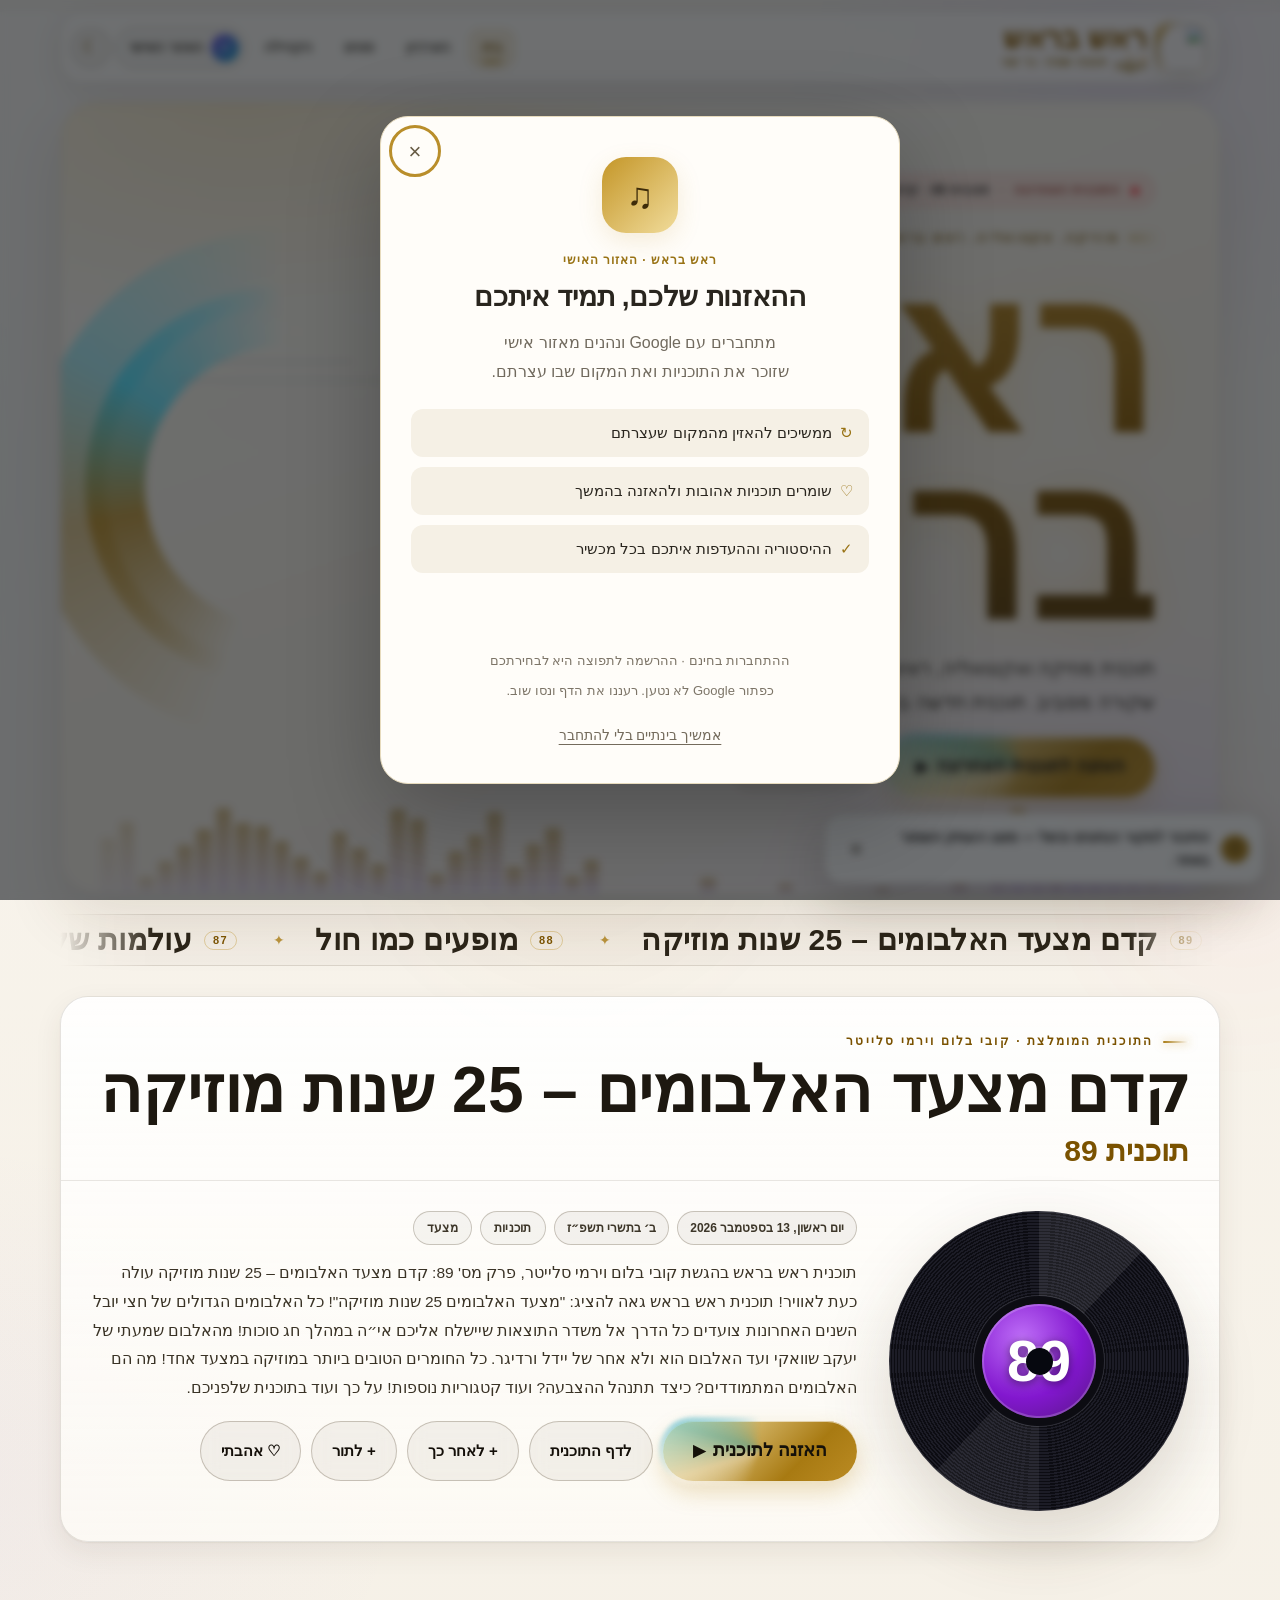
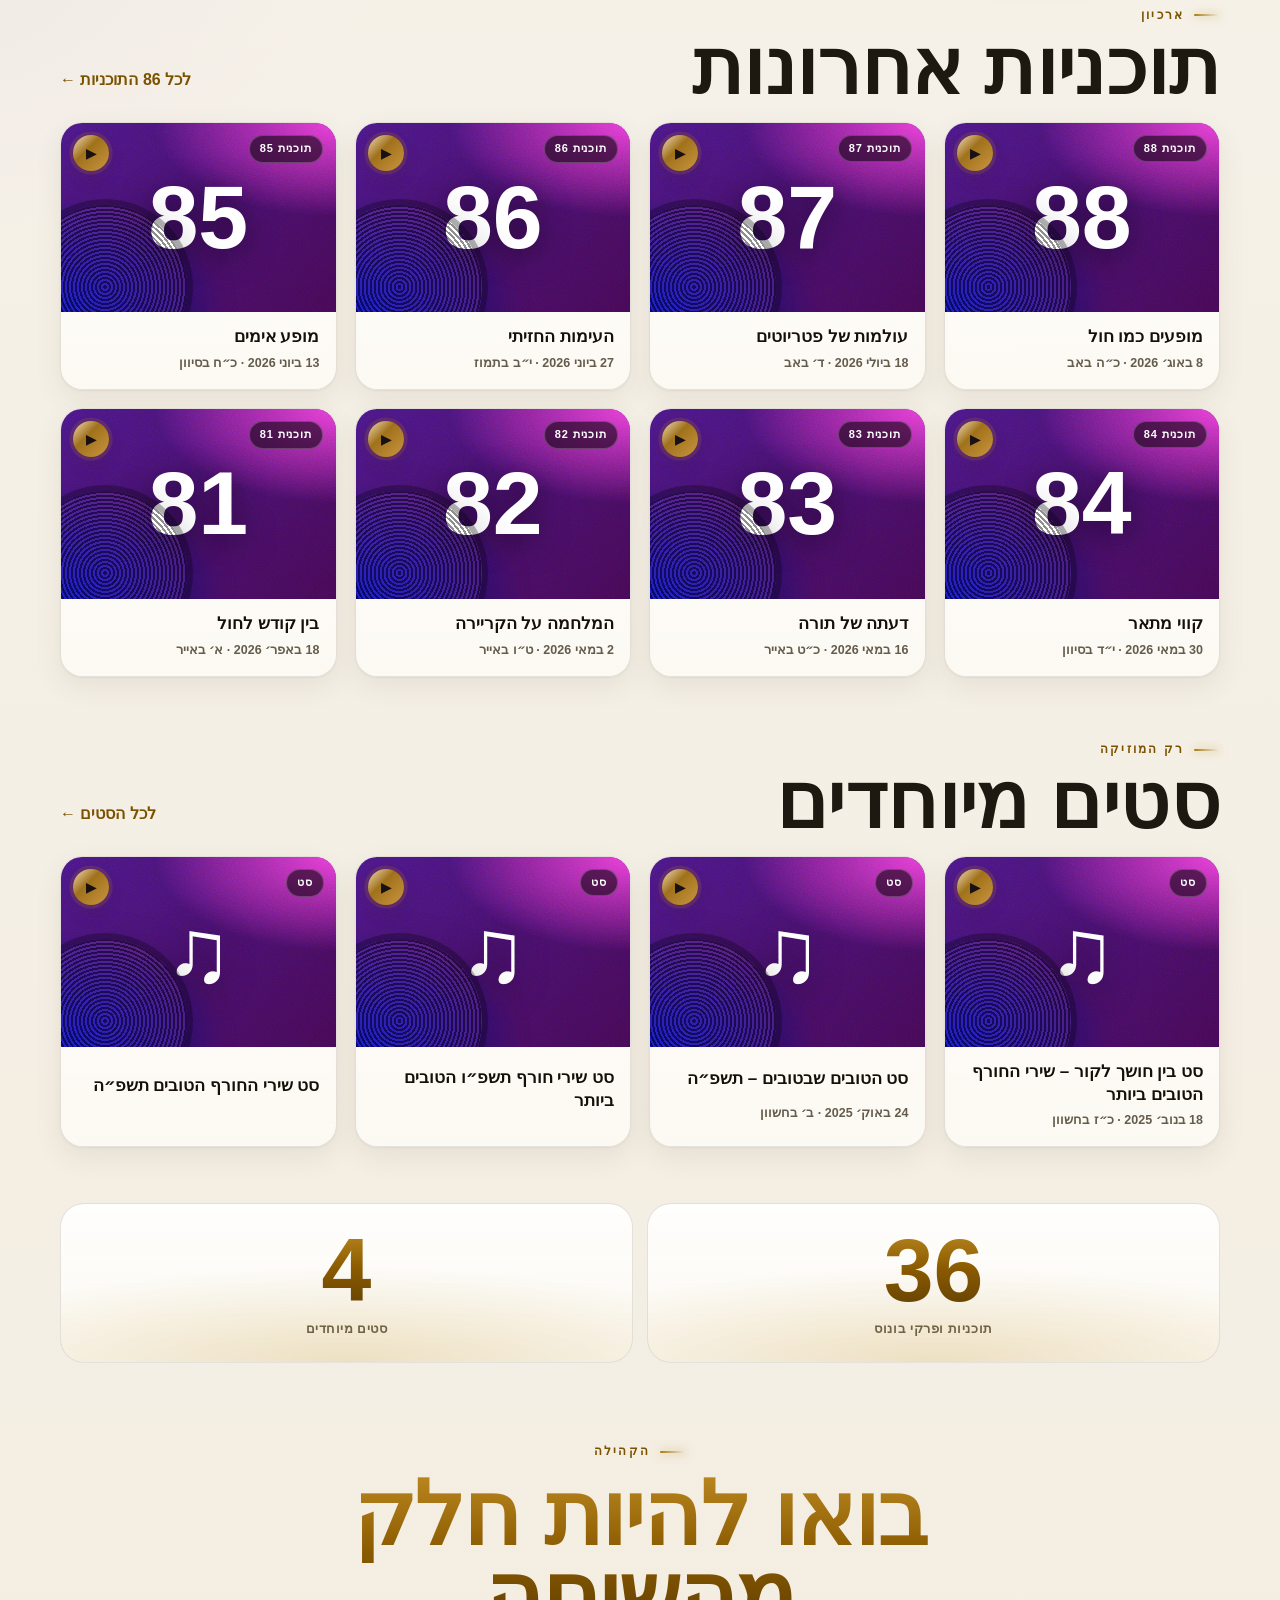
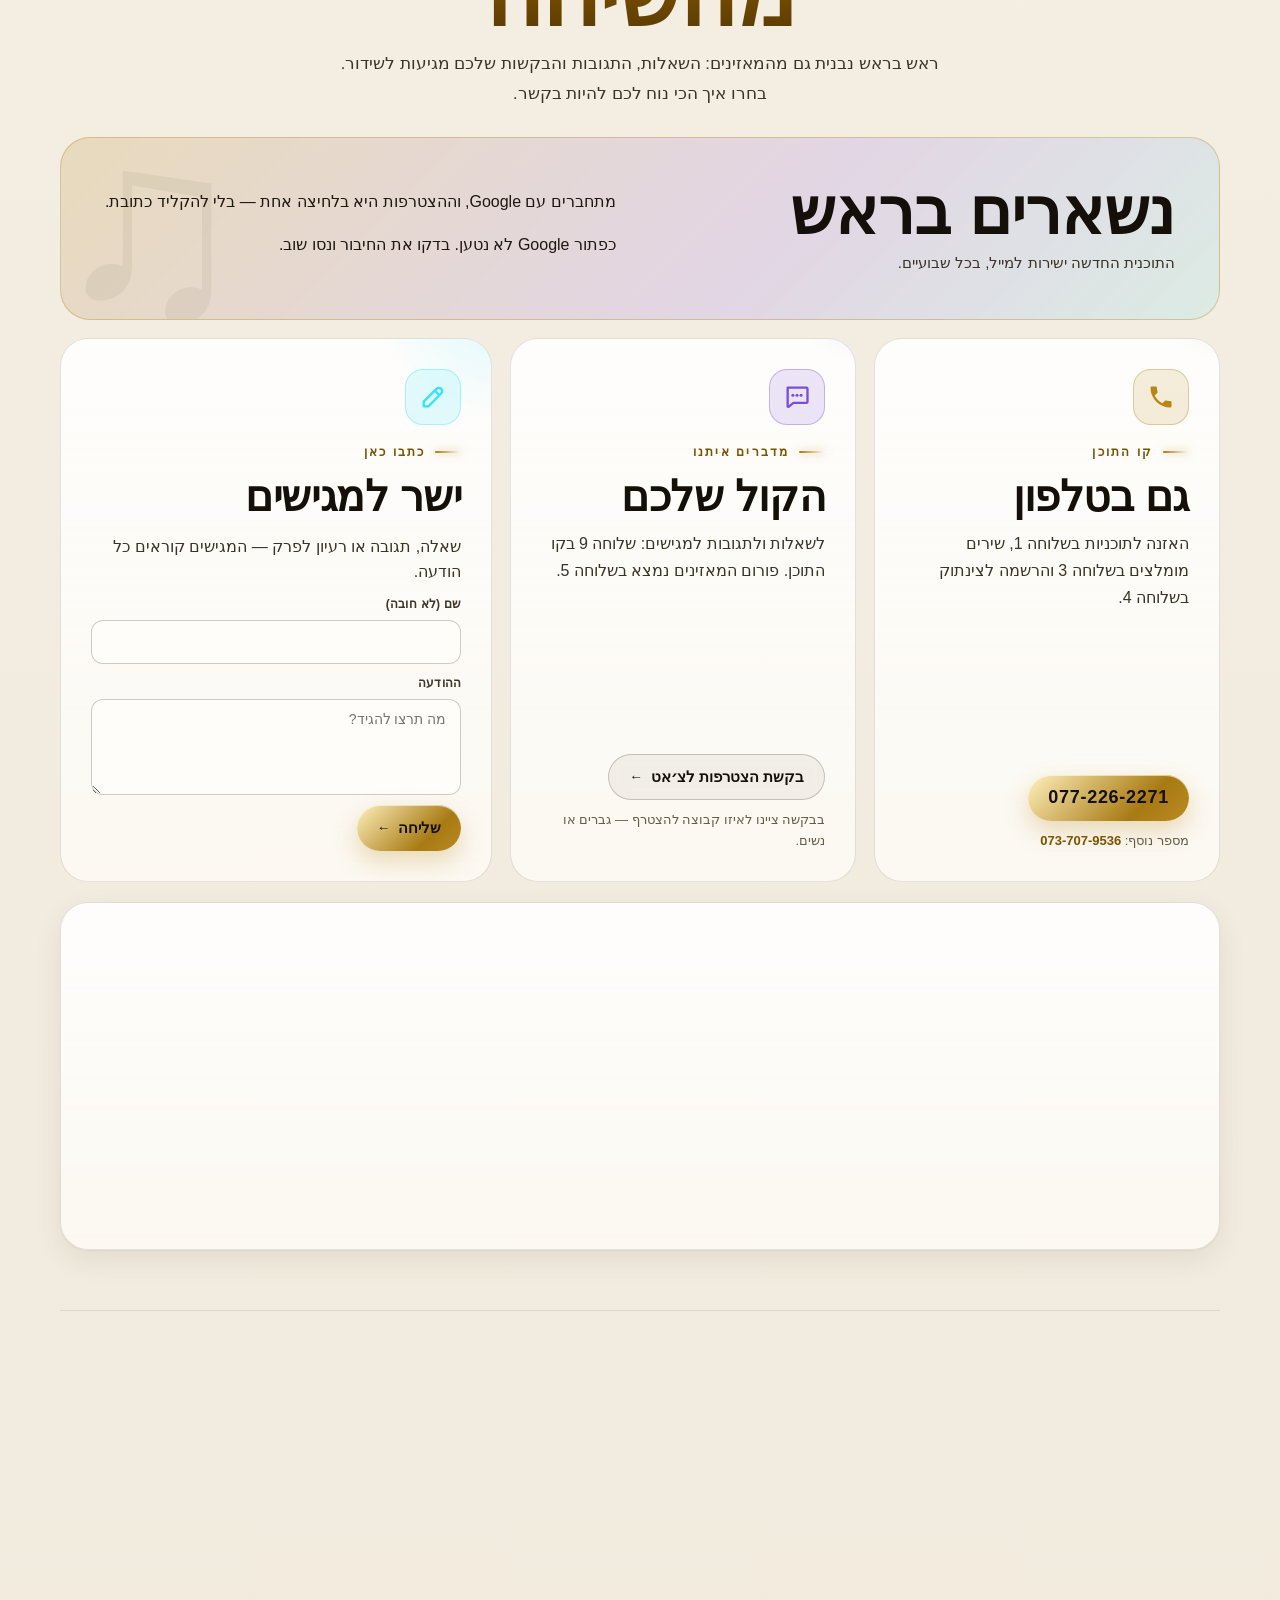
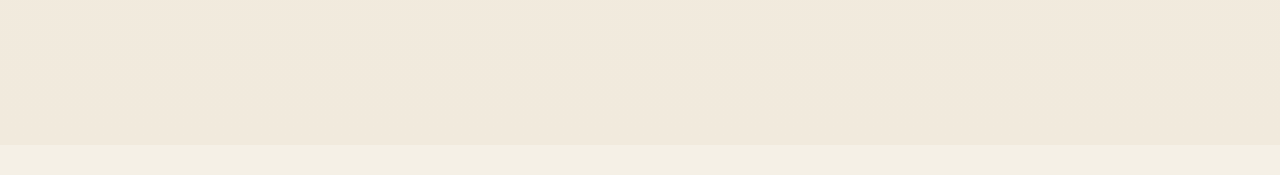
==== commit 88c37837: "ביטול המעבר לדומיין: האתר חוזר לכתובת shmuel-lamed.github.io/rosh-berosh-2 מחזיר את #121 — site.json" ====
--- a/index.html
+++ b/index.html
@@ -8,19 +8,19 @@
   <meta http-equiv="Content-Security-Policy" content="default-src 'self'; script-src 'self' https://accounts.google.com/gsi/client; style-src 'self' 'unsafe-inline' https://fonts.googleapis.com https://accounts.google.com/gsi/style; font-src 'self' https://fonts.gstatic.com; img-src 'self' data: blob: https:; media-src 'self' blob: https:; connect-src 'self' https://rosh-berosh.smwlyqswkwt232.workers.dev https://accounts.google.com https://fonts.googleapis.com https://fonts.gstatic.com; frame-src https://accounts.google.com; worker-src 'self'; base-uri 'self'; form-action 'self'; object-src 'none'">
   <title>ראש בראש — תוכנית מוזיקה ואקטואליה</title>
   <meta name="description" content="ראש בראש היא תוכנית מוזיקה ואקטואליה עם ראיונות, דיונים על המוזיקה החרדית והקלטות מהארכיון. האזינו לתוכנית האחרונה ולפרקים.">
-  <link rel="canonical" href="https://xn--4dbjbascrao3i.com/">
+  <link rel="canonical" href="https://shmuel-lamed.github.io/rosh-berosh-2/">
   <meta name="theme-color" content="#06080f">
   <meta property="og:title" content="ראש בראש — תוכנית מוזיקה ואקטואליה">
-  <meta property="og:url" content="https://xn--4dbjbascrao3i.com/">
+  <meta property="og:url" content="https://shmuel-lamed.github.io/rosh-berosh-2/">
   <meta property="og:description" content="תוכנית מוזיקה ואקטואליה עם ראיונות, דיונים על המוזיקה החרדית והקלטות מהארכיון.">
   <meta property="og:type" content="website">
-  <meta property="og:image" content="https://xn--4dbjbascrao3i.com/assets/img/og-default.png">
+  <meta property="og:image" content="https://shmuel-lamed.github.io/rosh-berosh-2/assets/img/og-default.png">
   <meta property="og:image:width" content="1200">
   <meta property="og:image:height" content="630">
   <meta property="og:image:alt" content="ראש בראש — מוזיקה. אקטואליה. ראש בראש.">
   <meta property="og:locale" content="he_IL">
   <meta name="twitter:card" content="summary_large_image">
-  <meta name="twitter:image" content="https://xn--4dbjbascrao3i.com/assets/img/og-default.png">
+  <meta name="twitter:image" content="https://shmuel-lamed.github.io/rosh-berosh-2/assets/img/og-default.png">
   <link rel="icon" href="assets/img/medallion.svg" type="image/svg+xml">
   <link rel="icon" href="assets/img/icon-192.png" type="image/png" sizes="192x192">
   <link rel="apple-touch-icon" href="assets/img/apple-touch-icon.png">
@@ -51,7 +51,7 @@
   "@type": "WebSite",
   "name": "ראש בראש",
   "alternateName": "ראש בראש — תוכנית מוזיקה ואקטואליה",
-  "url": "https://xn--4dbjbascrao3i.com/"
+  "url": "https://shmuel-lamed.github.io/"
 }
   </script>
 </head>
